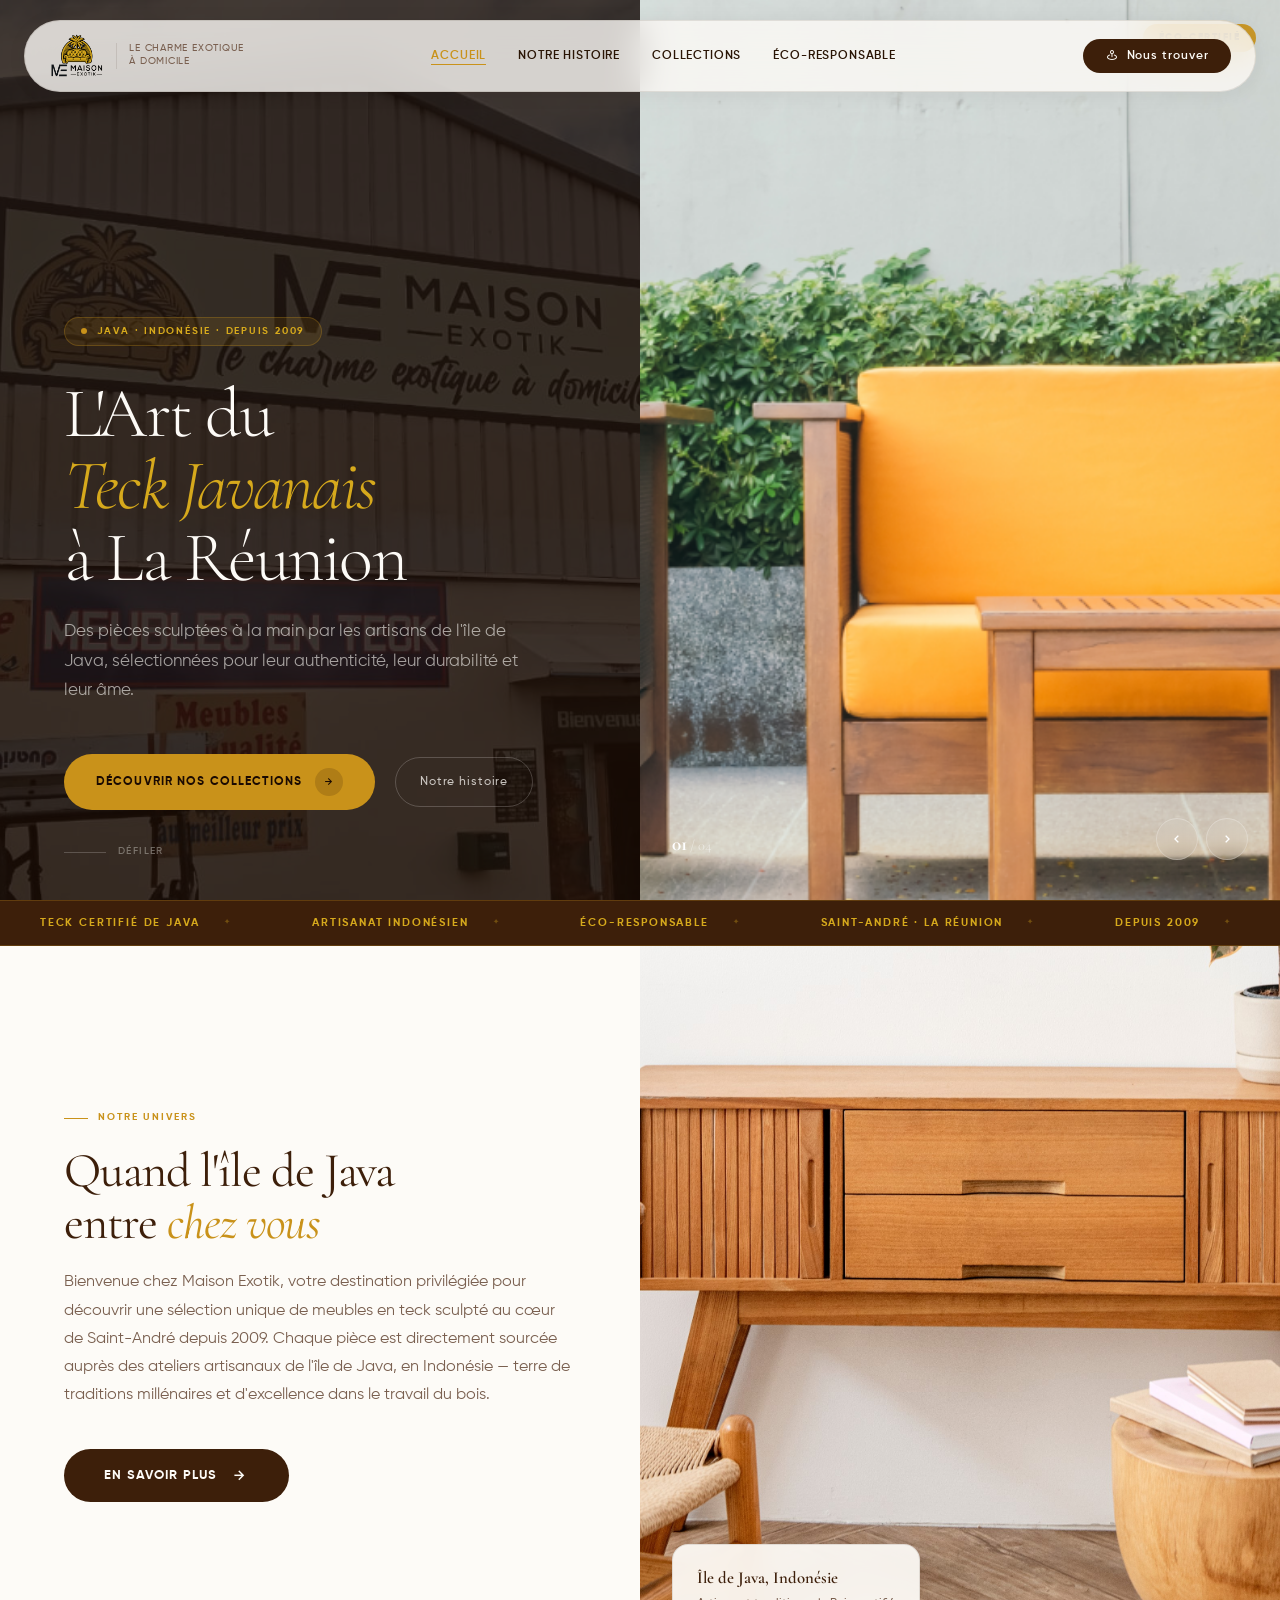
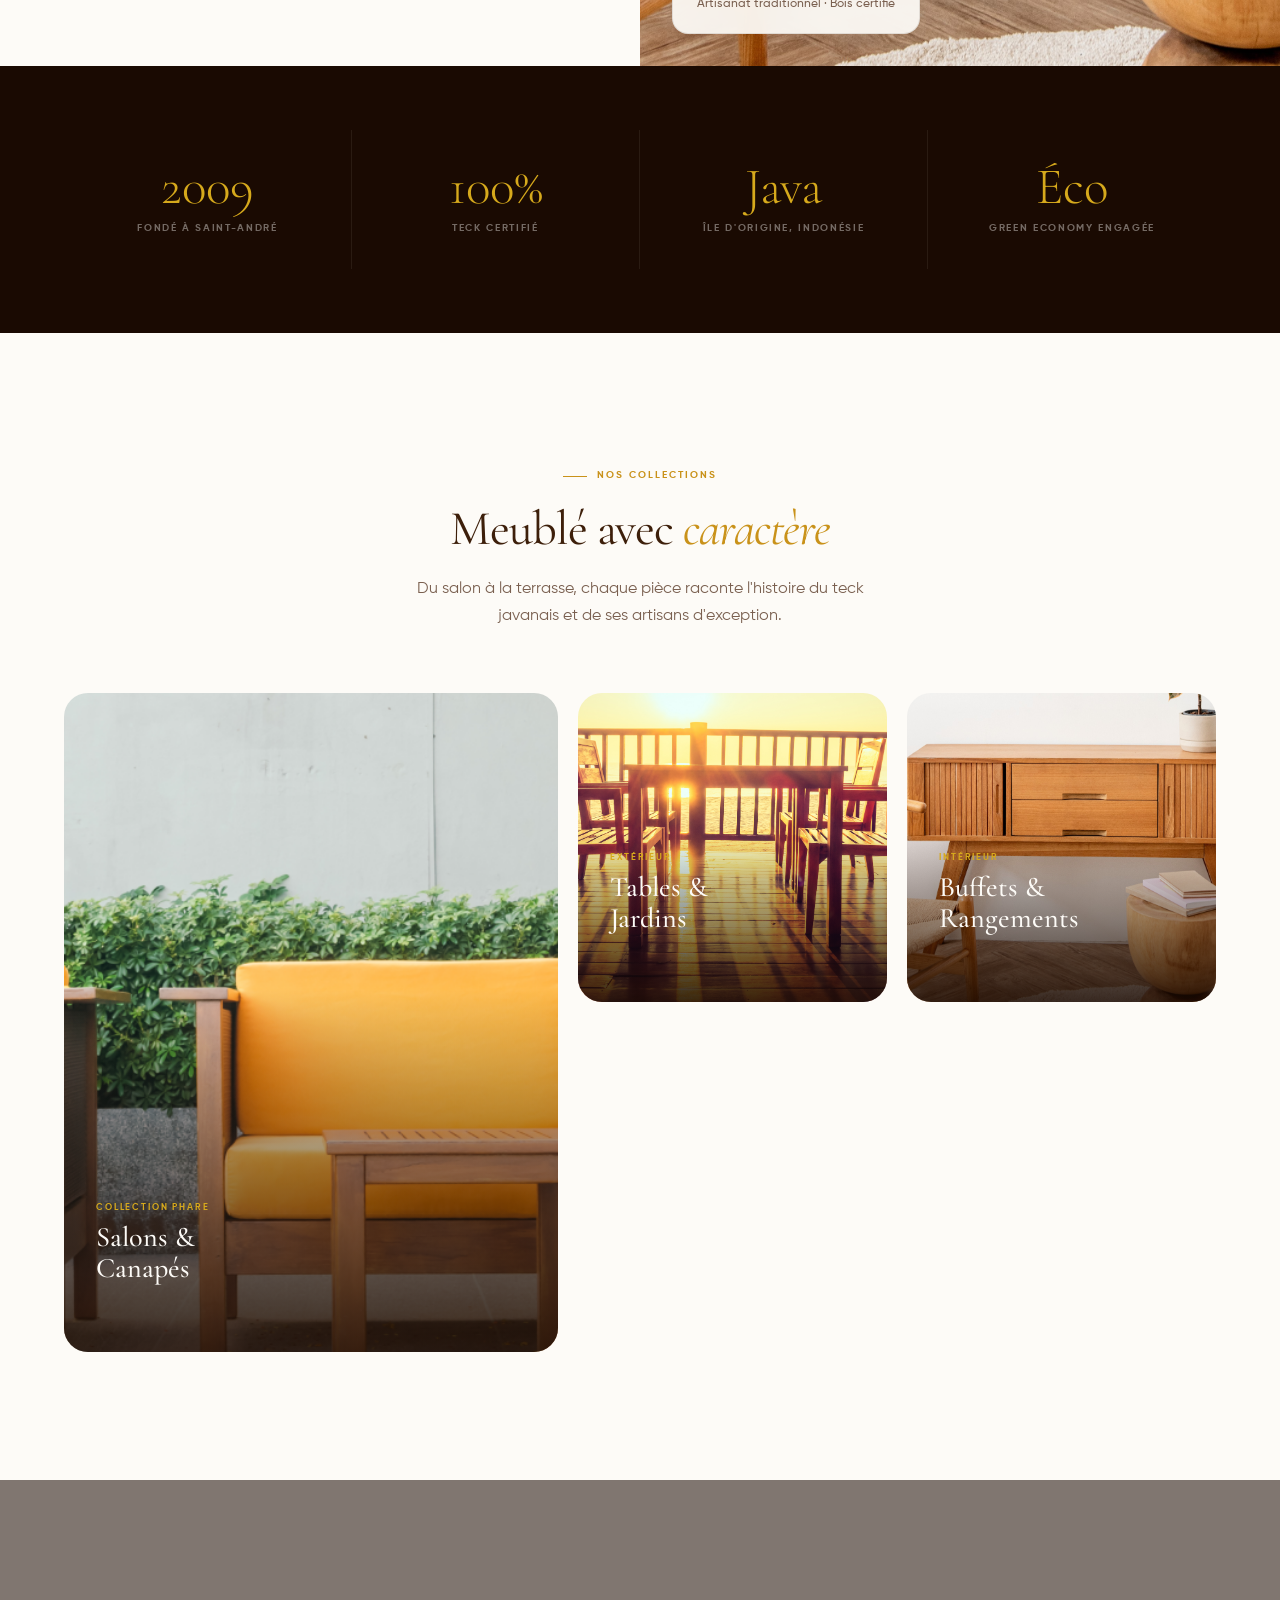
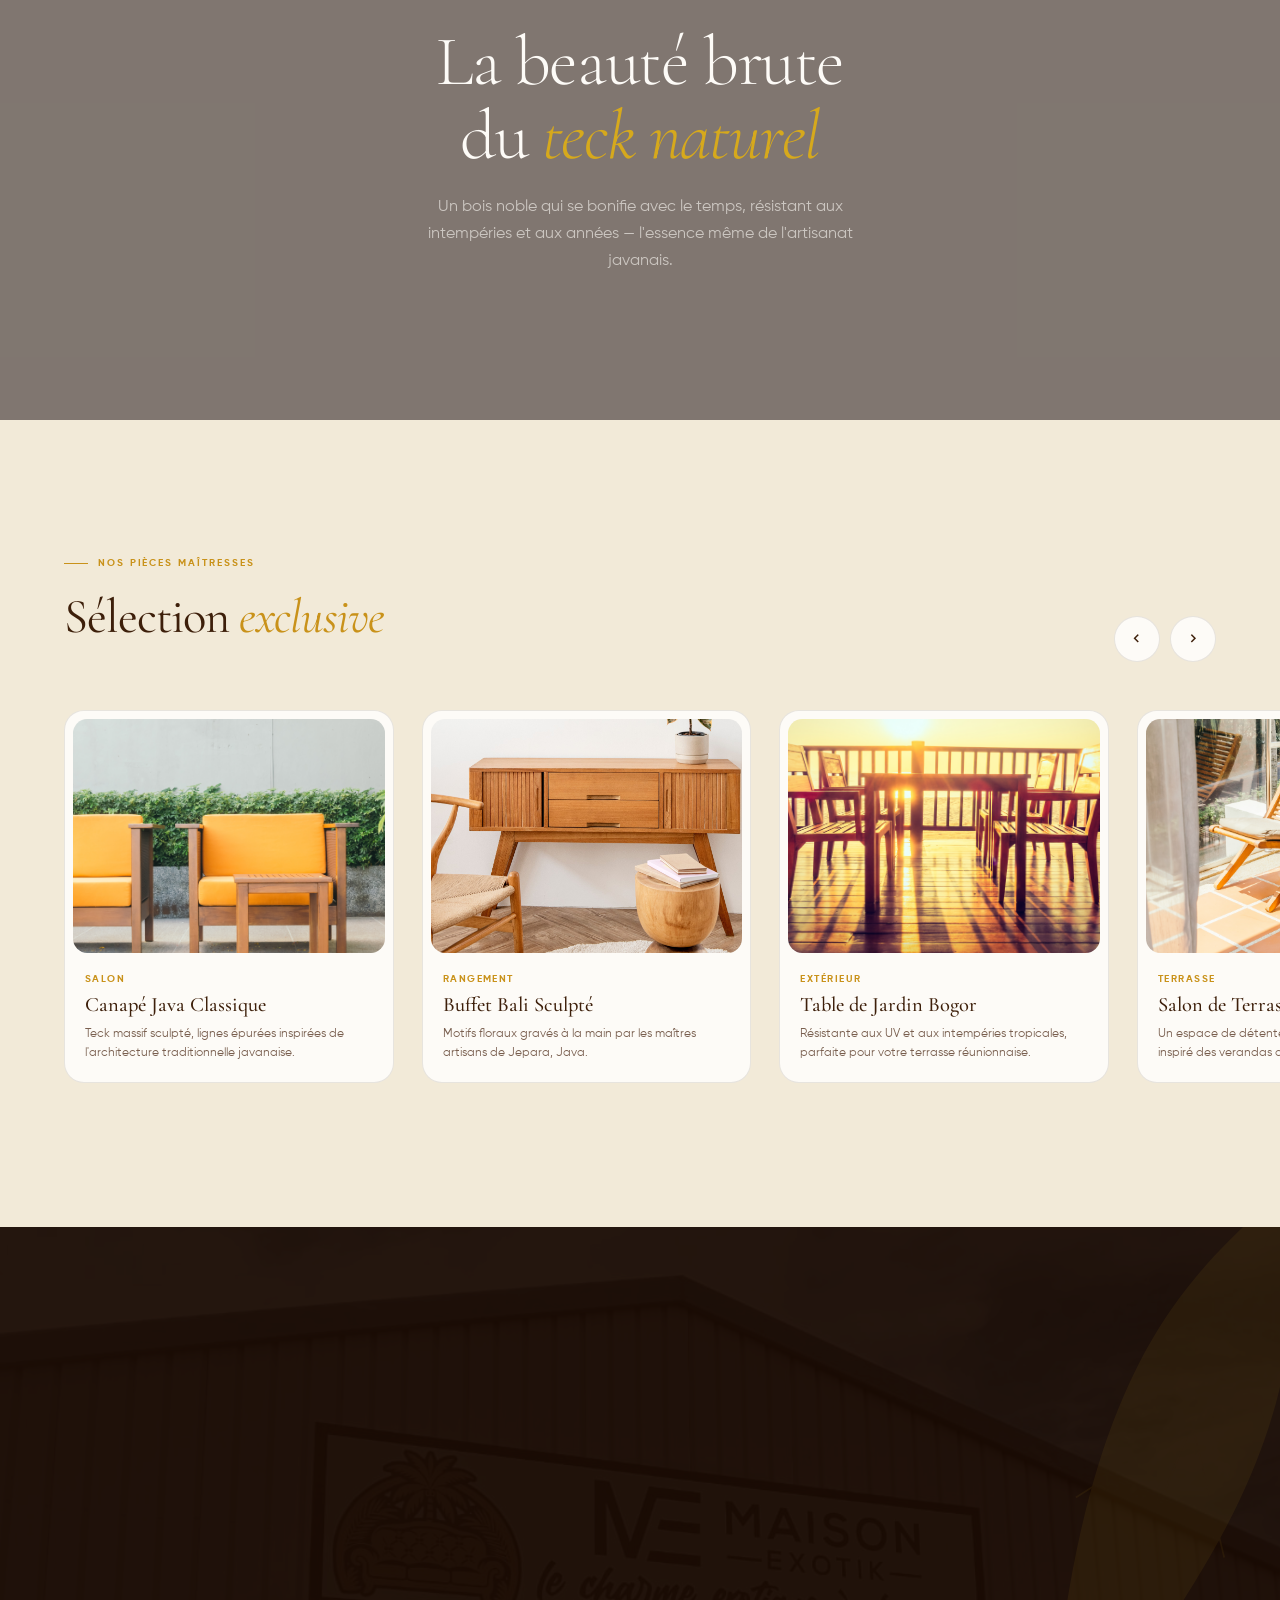
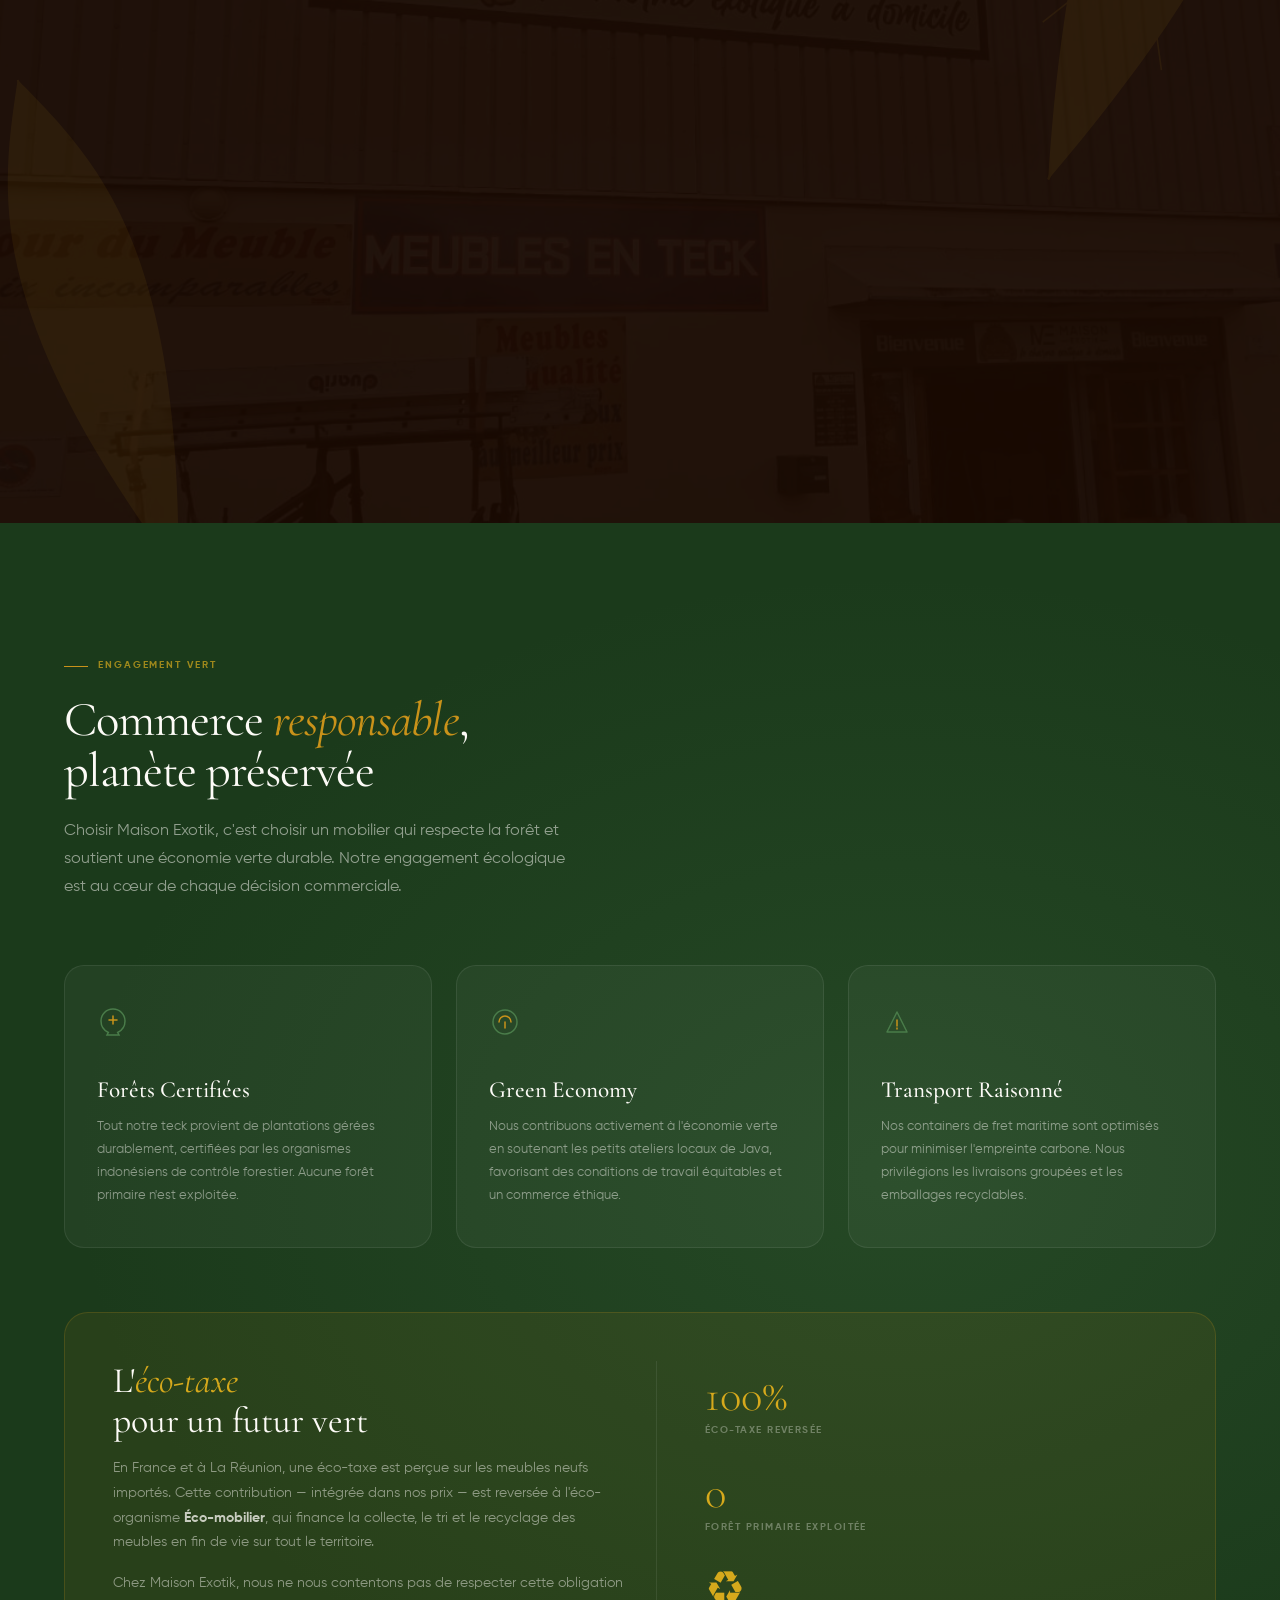
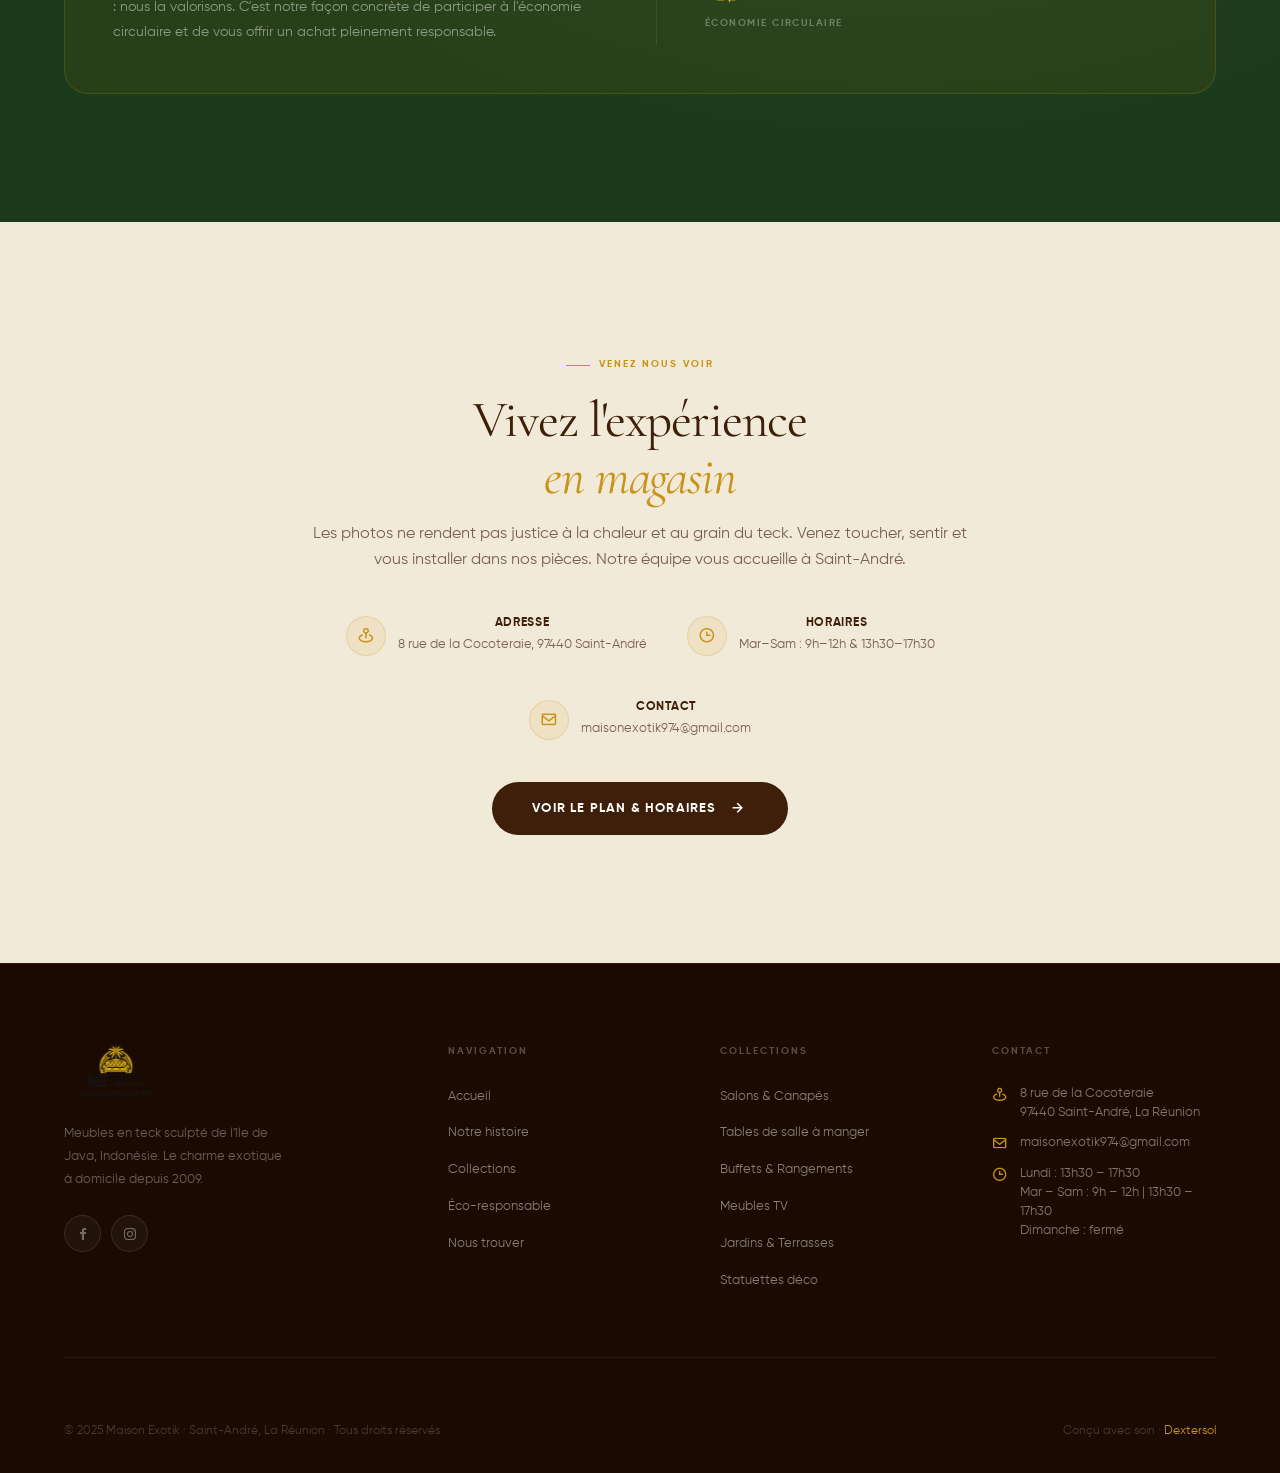
==== index.html @ 0dbd824f "Refonte complète page d'accueil — design exotique premium - Nouveau design system CSS : tokens coule" ====
<!doctype html>
<html lang="fr">
<head>
  <meta charset="utf-8">
  <meta name="viewport" content="width=device-width, initial-scale=1">
  <meta name="description" content="Maison Exotik — Meubles en teck de l'île de Java, Indonésie. Artisanat sculpté, style exotique, éco-responsable. Saint-André, La Réunion.">
  <meta name="keywords" content="meubles teck, java indonésie, meuble exotique, salon teck, table teck, saint-andré réunion, éco-responsable">
  <title>Maison Exotik | Meubles en Teck de Java — Saint-André, La Réunion</title>

  <!-- Preconnect -->
  <link rel="preconnect" href="https://fonts.googleapis.com">
  <link rel="preconnect" href="https://fonts.gstatic.com" crossorigin>

  <!-- Swiper CSS -->
  <link rel="stylesheet" href="https://cdn.jsdelivr.net/npm/swiper@11/swiper-bundle.min.css"/>
  <!-- Boxicons -->
  <link href="https://unpkg.com/boxicons@2.1.4/css/boxicons.min.css" rel="stylesheet">
  <!-- Custom CSS -->
  <link rel="stylesheet" href="./assets/css/style.css">
</head>
<body>

  <!-- ═══════════════════════════════════════════════════
       NAVBAR
  ════════════════════════════════════════════════════ -->
  <nav class="site-nav" id="mainNav">
    <div class="nav-brand">
      <a href="index.html">
        <img src="./assets/images/logo.png" alt="Maison Exotik">
      </a>
      <div class="nav-tagline">Le charme exotique<br>à domicile</div>
    </div>
    <ul class="nav-links">
      <li><a href="index.html" class="active">Accueil</a></li>
      <li><a href="about-us.html">Notre histoire</a></li>
      <li><a href="#collections">Collections</a></li>
      <li><a href="#eco">Éco-responsable</a></li>
    </ul>
    <a href="#contact" class="nav-links nav-cta">
      <i class='bx bx-map-pin'></i> Nous trouver
    </a>
    <button class="nav-toggle" id="navToggle" aria-label="Menu">
      <span></span><span></span><span></span>
    </button>
  </nav>

  <!-- Mobile overlay -->
  <div class="mobile-overlay" id="mobileOverlay">
    <a href="index.html">Accueil</a>
    <a href="about-us.html">Notre histoire</a>
    <a href="#collections">Collections</a>
    <a href="#eco">Éco-responsable</a>
    <a href="#contact">Nous trouver</a>
  </div>

  <!-- ═══════════════════════════════════════════════════
       HERO
  ════════════════════════════════════════════════════ -->
  <section class="hero">
    <!-- Left: text panel -->
    <div class="hero-left">
      <div class="hero-left-bg"></div>
      <div class="hero-left-content">
        <div class="hero-eyebrow">
          <span class="hero-eyebrow-dot"></span>
          Java · Indonésie · Depuis 2009
        </div>
        <h1 class="hero-title">
          L'Art du<br><em>Teck Javanais</em><br>à La Réunion
        </h1>
        <p class="hero-sub">
          Des pièces sculptées à la main par les artisans de l'île de Java,
          sélectionnées pour leur authenticité, leur durabilité et leur âme.
        </p>
        <div class="hero-actions">
          <a href="#collections" class="btn-gold">
            Découvrir nos collections
            <span class="btn-arrow">
              <i class='bx bx-right-arrow-alt'></i>
            </span>
          </a>
          <a href="about-us.html" class="btn-ghost">
            Notre histoire
          </a>
        </div>
      </div>
      <div class="hero-scroll-hint">
        <div class="scroll-line"></div>
        <span class="scroll-text">Défiler</span>
      </div>
    </div>

    <!-- Right: image carousel -->
    <div class="hero-right">
      <div class="swiper hero-swiper" id="heroSwiper">
        <div class="swiper-wrapper">
          <div class="swiper-slide">
            <img src="./assets/images/wooden-sofa-chair.png" alt="Salon en teck de Java">
          </div>
          <div class="swiper-slide">
            <img src="./assets/images/vue-decoration-preside-maison-terrasse.png" alt="Terrasse exotique en teck">
          </div>
          <div class="swiper-slide">
            <img src="./assets/images/cafe-bar-diner-paysage-ete.png" alt="Mobilier de jardin en teck">
          </div>
          <div class="swiper-slide">
            <img src="./assets/images/rubber-plant-wooden-sideboard-table.jpg" alt="Buffet en teck sculpté">
          </div>
        </div>
      </div>
      <!-- Counter -->
      <div class="hero-swiper-counter">
        <strong id="heroCurrentSlide">01</strong> / 04
      </div>
      <!-- Nav buttons -->
      <div class="hero-nav-wrap">
        <button class="hero-nav-btn" id="heroPrev" aria-label="Précédent">
          <i class='bx bx-chevron-left'></i>
        </button>
        <button class="hero-nav-btn" id="heroNext" aria-label="Suivant">
          <i class='bx bx-chevron-right'></i>
        </button>
      </div>
      <!-- Badge -->
      <div class="hero-badge">Éco-certifié</div>
    </div>
  </section>

  <!-- ═══════════════════════════════════════════════════
       MARQUEE
  ════════════════════════════════════════════════════ -->
  <div class="marquee-bar">
    <div class="marquee-track">
      <!-- duplicated for infinite loop -->
      <span class="marquee-item">Teck Certifié de Java</span>
      <span class="marquee-item">Artisanat Indonésien</span>
      <span class="marquee-item">Éco-Responsable</span>
      <span class="marquee-item">Saint-André · La Réunion</span>
      <span class="marquee-item">Depuis 2009</span>
      <span class="marquee-item">Sculpté à la Main</span>
      <span class="marquee-item">Green Economy</span>
      <span class="marquee-item">Teck Certifié de Java</span>
      <span class="marquee-item">Artisanat Indonésien</span>
      <span class="marquee-item">Éco-Responsable</span>
      <span class="marquee-item">Saint-André · La Réunion</span>
      <span class="marquee-item">Depuis 2009</span>
      <span class="marquee-item">Sculpté à la Main</span>
      <span class="marquee-item">Green Economy</span>
    </div>
  </div>

  <!-- ═══════════════════════════════════════════════════
       ABOUT TEASER
  ════════════════════════════════════════════════════ -->
  <section class="about-teaser">
    <div class="about-left">
      <span class="s-label reveal">Notre univers</span>
      <h2 class="s-title reveal reveal-d1">
        Quand l'île de Java<br>entre <em>chez vous</em>
      </h2>
      <p class="s-body reveal reveal-d2">
        Bienvenue chez Maison Exotik, votre destination privilégiée pour découvrir
        une sélection unique de meubles en teck sculpté au cœur de Saint-André
        depuis 2009. Chaque pièce est directement sourcée auprès des ateliers
        artisanaux de l'île de Java, en Indonésie — terre de traditions millénaires
        et d'excellence dans le travail du bois.
      </p>
      <a href="about-us.html" class="btn-teak reveal reveal-d3" style="align-self:flex-start">
        En savoir plus <i class='bx bx-right-arrow-alt' style="font-size:1.1rem"></i>
      </a>
    </div>
    <div class="about-right">
      <img src="./assets/images/rubber-plant-wooden-sideboard-table.jpg" alt="Buffet en teck sculpté">
      <div class="about-floating-card">
        <h4>Île de Java, Indonésie</h4>
        <p>Artisanat traditionnel · Bois certifié</p>
      </div>
    </div>
  </section>

  <!-- ═══════════════════════════════════════════════════
       STATS
  ════════════════════════════════════════════════════ -->
  <div class="stats-bar">
    <div class="stats-inner">
      <div class="stat reveal">
        <div class="stat-num">2009</div>
        <div class="stat-lbl">Fondé à Saint-André</div>
      </div>
      <div class="stat reveal reveal-d1">
        <div class="stat-num">100%</div>
        <div class="stat-lbl">Teck Certifié</div>
      </div>
      <div class="stat reveal reveal-d2">
        <div class="stat-num">Java</div>
        <div class="stat-lbl">Île d'origine, Indonésie</div>
      </div>
      <div class="stat reveal reveal-d3">
        <div class="stat-num">Éco</div>
        <div class="stat-lbl">Green Economy engagée</div>
      </div>
    </div>
  </div>

  <!-- ═══════════════════════════════════════════════════
       COLLECTIONS
  ════════════════════════════════════════════════════ -->
  <section class="collections-section" id="collections">
    <div class="collections-header">
      <span class="s-label reveal">Nos collections</span>
      <h2 class="s-title reveal reveal-d1">Meublé avec <em>caractère</em></h2>
      <p class="reveal reveal-d2" style="font-size:.97rem;line-height:1.75;color:var(--text-muted);max-width:46ch;margin:0 auto">
        Du salon à la terrasse, chaque pièce raconte l'histoire du teck javanais
        et de ses artisans d'exception.
      </p>
    </div>
    <div class="coll-grid">
      <!-- Card 1 (large) -->
      <div class="coll-card reveal">
        <img src="./assets/images/wooden-sofa-chair.png" alt="Salons en teck">
        <div class="coll-overlay"></div>
        <div class="coll-info">
          <span class="coll-tag">Collection phare</span>
          <div class="coll-name">Salons &amp;<br>Canapés</div>
          <span class="coll-link">
            Explorer
            <span class="coll-link-arrow"><i class='bx bx-right-arrow-alt'></i></span>
          </span>
        </div>
      </div>
      <!-- Card 2 -->
      <div class="coll-card reveal reveal-d1">
        <img src="./assets/images/cafe-bar-diner-paysage-ete.png" alt="Tables et jardins">
        <div class="coll-overlay"></div>
        <div class="coll-info">
          <span class="coll-tag">Extérieur</span>
          <div class="coll-name">Tables &amp;<br>Jardins</div>
          <span class="coll-link">
            Explorer
            <span class="coll-link-arrow"><i class='bx bx-right-arrow-alt'></i></span>
          </span>
        </div>
      </div>
      <!-- Card 3 -->
      <div class="coll-card reveal reveal-d2">
        <img src="./assets/images/rubber-plant-wooden-sideboard-table.jpg" alt="Rangements et buffets">
        <div class="coll-overlay"></div>
        <div class="coll-info">
          <span class="coll-tag">Intérieur</span>
          <div class="coll-name">Buffets &amp;<br>Rangements</div>
          <span class="coll-link">
            Explorer
            <span class="coll-link-arrow"><i class='bx bx-right-arrow-alt'></i></span>
          </span>
        </div>
      </div>
    </div>
  </section>

  <!-- ═══════════════════════════════════════════════════
       VIDEO BAND
  ════════════════════════════════════════════════════ -->
  <div class="video-band">
    <video autoplay muted loop playsinline>
      <source src="./assets/images/wood wax for natural and furniture polish.mp4" type="video/mp4">
    </video>
    <div class="video-band-overlay">
      <h2>La beauté brute<br>du <em>teck naturel</em></h2>
      <p>
        Un bois noble qui se bonifie avec le temps, résistant aux intempéries
        et aux années — l'essence même de l'artisanat javanais.
      </p>
    </div>
  </div>

  <!-- ═══════════════════════════════════════════════════
       PRODUCT CAROUSEL
  ════════════════════════════════════════════════════ -->
  <section class="prod-carousel-section">
    <div class="prod-carousel-head">
      <div>
        <span class="s-label reveal">Nos pièces maîtresses</span>
        <h2 class="s-title reveal reveal-d1" style="color:var(--teak)">
          Sélection <em>exclusive</em>
        </h2>
      </div>
      <div class="prod-nav reveal">
        <button class="prod-nav-btn" id="prodPrev" aria-label="Précédent">
          <i class='bx bx-chevron-left'></i>
        </button>
        <button class="prod-nav-btn" id="prodNext" aria-label="Suivant">
          <i class='bx bx-chevron-right'></i>
        </button>
      </div>
    </div>

    <div class="swiper prod-swiper" id="prodSwiper">
      <div class="swiper-wrapper">

        <div class="swiper-slide prod-slide">
          <div class="prod-slide-img">
            <img src="./assets/images/wooden-sofa-chair.png" alt="Salon en teck">
          </div>
          <div class="prod-slide-body">
            <span class="prod-cat">Salon</span>
            <div class="prod-name">Canapé Java Classique</div>
            <p class="prod-desc">Teck massif sculpté, lignes épurées inspirées de l'architecture traditionnelle javanaise.</p>
          </div>
        </div>

        <div class="swiper-slide prod-slide">
          <div class="prod-slide-img">
            <img src="./assets/images/rubber-plant-wooden-sideboard-table.jpg" alt="Buffet teck">
          </div>
          <div class="prod-slide-body">
            <span class="prod-cat">Rangement</span>
            <div class="prod-name">Buffet Bali Sculpté</div>
            <p class="prod-desc">Motifs floraux gravés à la main par les maîtres artisans de Jepara, Java.</p>
          </div>
        </div>

        <div class="swiper-slide prod-slide">
          <div class="prod-slide-img">
            <img src="./assets/images/cafe-bar-diner-paysage-ete.png" alt="Table jardin">
          </div>
          <div class="prod-slide-body">
            <span class="prod-cat">Extérieur</span>
            <div class="prod-name">Table de Jardin Bogor</div>
            <p class="prod-desc">Résistante aux UV et aux intempéries tropicales, parfaite pour votre terrasse réunionnaise.</p>
          </div>
        </div>

        <div class="swiper-slide prod-slide">
          <div class="prod-slide-img">
            <img src="./assets/images/vue-decoration-preside-maison-terrasse.png" alt="Terrasse teck">
          </div>
          <div class="prod-slide-body">
            <span class="prod-cat">Terrasse</span>
            <div class="prod-name">Salon de Terrasse Sunda</div>
            <p class="prod-desc">Un espace de détente authentique, directement inspiré des verandas de Yogyakarta.</p>
          </div>
        </div>

        <div class="swiper-slide prod-slide">
          <div class="prod-slide-img">
            <img src="./assets/images/roses-wine-glass-ice-bucket-wooden-table-restaurant.jpg" alt="Table restaurant teck">
          </div>
          <div class="prod-slide-body">
            <span class="prod-cat">Table</span>
            <div class="prod-name">Table Centrale Solo</div>
            <p class="prod-desc">La pièce maîtresse de votre salle à manger. Teck grade A, finition huile naturelle.</p>
          </div>
        </div>

        <div class="swiper-slide prod-slide">
          <div class="prod-slide-img">
            <img src="./assets/images/image 2.png" alt="Décoration teck">
          </div>
          <div class="prod-slide-body">
            <span class="prod-cat">Déco</span>
            <div class="prod-name">Collection Statuettes</div>
            <p class="prod-desc">Sculptures décoratives en teck et bois de manguier, chaque pièce est unique.</p>
          </div>
        </div>

      </div>
    </div>
  </section>

  <!-- ═══════════════════════════════════════════════════
       JAVA STORY SECTION
  ════════════════════════════════════════════════════ -->
  <section class="java-section">
    <!-- Leaf SVG decorations -->
    <svg class="java-leaf java-leaf-1" viewBox="0 0 200 400" fill="none" xmlns="http://www.w3.org/2000/svg">
      <path d="M100 0 C140 80 180 160 100 400 C20 160 60 80 100 0Z" fill="#D6A91C"/>
      <line x1="100" y1="0" x2="100" y2="400" stroke="#D6A91C" stroke-width="1.5"/>
      <line x1="100" y1="80" x2="60" y2="140" stroke="#D6A91C" stroke-width="1"/>
      <line x1="100" y1="80" x2="140" y2="140" stroke="#D6A91C" stroke-width="1"/>
      <line x1="100" y1="160" x2="50" y2="230" stroke="#D6A91C" stroke-width="1"/>
      <line x1="100" y1="160" x2="150" y2="230" stroke="#D6A91C" stroke-width="1"/>
      <line x1="100" y1="240" x2="60" y2="310" stroke="#D6A91C" stroke-width="1"/>
      <line x1="100" y1="240" x2="140" y2="310" stroke="#D6A91C" stroke-width="1"/>
    </svg>
    <svg class="java-leaf java-leaf-2" viewBox="0 0 200 400" fill="none" xmlns="http://www.w3.org/2000/svg">
      <path d="M100 0 C140 80 180 160 100 400 C20 160 60 80 100 0Z" fill="#D6A91C"/>
      <line x1="100" y1="0" x2="100" y2="400" stroke="#D6A91C" stroke-width="1.5"/>
      <line x1="100" y1="80" x2="60" y2="140" stroke="#D6A91C" stroke-width="1"/>
      <line x1="100" y1="80" x2="140" y2="140" stroke="#D6A91C" stroke-width="1"/>
    </svg>

    <div class="java-grid">
      <!-- Text -->
      <div class="java-text">
        <span class="s-label reveal">L'origine</span>
        <h2 class="s-title reveal reveal-d1">
          L'île de Java,<br>berceau d'un <em>savoir-faire</em><br>millénaire
        </h2>
        <p class="s-body reveal reveal-d2">
          Java est l'île la plus peuplée d'Indonésie et le cœur battant de
          l'artisanat du bois. La ville de Jepara, surnommée «&nbsp;la capitale
          mondiale du meuble sculpté&nbsp;», y produit depuis des siècles les plus
          belles pièces de teck — un bois naturellement résistant à l'humidité,
          aux insectes et au temps.
        </p>
        <div class="java-features reveal reveal-d3">
          <div class="java-feat">
            <div class="java-feat-ico">
              <i class='bx bx-leaf'></i>
            </div>
            <div class="java-feat-txt">
              <h5>Teck Grade A</h5>
              <p>Le teck javanais est récolté sur des plantations certifiées, garantissant une densité et une longévité exceptionnelles.</p>
            </div>
          </div>
          <div class="java-feat">
            <div class="java-feat-ico">
              <i class='bx bx-cut'></i>
            </div>
            <div class="java-feat-txt">
              <h5>Sculpture à la main</h5>
              <p>Chaque motif est taillé au ciseau par des artisans formés depuis l'enfance aux traditions de Jepara et Yogyakarta.</p>
            </div>
          </div>
          <div class="java-feat">
            <div class="java-feat-ico">
              <i class='bx bx-globe'></i>
            </div>
            <div class="java-feat-txt">
              <h5>Directement importé</h5>
              <p>Maison Exotik sélectionne chaque pièce en direct auprès des ateliers — sans intermédiaire pour préserver la qualité.</p>
            </div>
          </div>
        </div>
      </div>
      <!-- Images -->
      <div class="java-imgs reveal">
        <div class="java-img-main">
          <img src="./assets/images/vue-decoration-preside-maison-terrasse.png" alt="Artisanat javanais">
        </div>
        <div class="java-img-inset">
          <img src="./assets/images/image 2.png" alt="Sculpture teck Java">
        </div>
      </div>
    </div>
  </section>

  <!-- ═══════════════════════════════════════════════════
       ECO SECTION
  ════════════════════════════════════════════════════ -->
  <section class="eco-section" id="eco">
    <div class="eco-inner">
      <div class="eco-header">
        <span class="s-label reveal">Engagement vert</span>
        <h2 class="s-title reveal reveal-d1">
          Commerce <em>responsable</em>,<br>planète préservée
        </h2>
        <p class="s-body reveal reveal-d2">
          Choisir Maison Exotik, c'est choisir un mobilier qui respecte la forêt
          et soutient une économie verte durable. Notre engagement écologique
          est au cœur de chaque décision commerciale.
        </p>
      </div>

      <!-- 3 pillars -->
      <div class="eco-pillars">
        <div class="eco-pillar reveal">
          <span class="eco-icon">
            <svg width="32" height="32" viewBox="0 0 32 32" fill="none">
              <path d="M16 3C9.37 3 4 8.37 4 15c0 5.08 3.01 9.46 7.37 11.47L10 29h12l-1.37-2.53C24.99 24.46 28 20.08 28 15c0-6.63-5.37-12-12-12z" stroke="#4A7C4A" stroke-width="1.5" fill="none"/>
              <path d="M16 10v8M12 14h8" stroke="#C9921A" stroke-width="1.5" stroke-linecap="round"/>
            </svg>
          </span>
          <h4>Forêts Certifiées</h4>
          <p>Tout notre teck provient de plantations gérées durablement, certifiées par les organismes indonésiens de contrôle forestier. Aucune forêt primaire n'est exploitée.</p>
        </div>
        <div class="eco-pillar reveal reveal-d1">
          <span class="eco-icon">
            <svg width="32" height="32" viewBox="0 0 32 32" fill="none">
              <circle cx="16" cy="16" r="12" stroke="#4A7C4A" stroke-width="1.5"/>
              <path d="M10 16c0-3.31 2.69-6 6-6s6 2.69 6 6" stroke="#C9921A" stroke-width="1.5" stroke-linecap="round"/>
              <path d="M16 22v-6" stroke="#C9921A" stroke-width="1.5" stroke-linecap="round"/>
            </svg>
          </span>
          <h4>Green Economy</h4>
          <p>Nous contribuons activement à l'économie verte en soutenant les petits ateliers locaux de Java, favorisant des conditions de travail équitables et un commerce éthique.</p>
        </div>
        <div class="eco-pillar reveal reveal-d2">
          <span class="eco-icon">
            <svg width="32" height="32" viewBox="0 0 32 32" fill="none">
              <path d="M6 26L16 6l10 20H6z" stroke="#4A7C4A" stroke-width="1.5" stroke-linejoin="round"/>
              <path d="M16 14v6M16 22v1" stroke="#C9921A" stroke-width="1.5" stroke-linecap="round"/>
            </svg>
          </span>
          <h4>Transport Raisonné</h4>
          <p>Nos containers de fret maritime sont optimisés pour minimiser l'empreinte carbone. Nous privilégions les livraisons groupées et les emballages recyclables.</p>
        </div>
      </div>

      <!-- Eco-tax info box -->
      <div class="eco-tax-box reveal">
        <div class="eco-tax-text">
          <h3>L'<em>éco-taxe</em><br>pour un futur vert</h3>
          <p>
            En France et à La Réunion, une éco-taxe est perçue sur les meubles neufs
            importés. Cette contribution — intégrée dans nos prix — est reversée à
            l'éco-organisme <strong style="color:rgba(253,251,247,.75)">Éco-mobilier</strong>,
            qui finance la collecte, le tri et le recyclage des meubles en fin de vie
            sur tout le territoire.
          </p>
          <p style="margin-top:1rem;">
            Chez Maison Exotik, nous ne nous contentons pas de respecter cette obligation :
            nous la valorisons. C'est notre façon concrète de participer à l'économie
            circulaire et de vous offrir un achat pleinement responsable.
          </p>
        </div>
        <div class="eco-tax-stats">
          <div>
            <div class="eco-stat-num">100%</div>
            <div class="eco-stat-lbl">Éco-taxe reversée</div>
          </div>
          <div>
            <div class="eco-stat-num">0</div>
            <div class="eco-stat-lbl">Forêt primaire exploitée</div>
          </div>
          <div>
            <div class="eco-stat-num">♻</div>
            <div class="eco-stat-lbl">Économie circulaire</div>
          </div>
        </div>
      </div>
    </div>
  </section>

  <!-- ═══════════════════════════════════════════════════
       CTA / CONTACT
  ════════════════════════════════════════════════════ -->
  <section class="cta-band" id="contact">
    <div class="cta-inner">
      <span class="s-label reveal">Venez nous voir</span>
      <h2 class="reveal reveal-d1">
        Vivez l'expérience<br><em>en magasin</em>
      </h2>
      <p class="reveal reveal-d2">
        Les photos ne rendent pas justice à la chaleur et au grain du teck.
        Venez toucher, sentir et vous installer dans nos pièces.
        Notre équipe vous accueille à Saint-André.
      </p>
      <div class="cta-info-row">
        <div class="cta-info-item reveal">
          <div class="cta-info-ico"><i class='bx bx-map-pin'></i></div>
          <div class="cta-info-txt">
            <strong>Adresse</strong>
            <span>8 rue de la Cocoteraie, 97440 Saint-André</span>
          </div>
        </div>
        <div class="cta-info-item reveal reveal-d1">
          <div class="cta-info-ico"><i class='bx bx-time'></i></div>
          <div class="cta-info-txt">
            <strong>Horaires</strong>
            <span>Mar–Sam : 9h–12h &amp; 13h30–17h30</span>
          </div>
        </div>
        <div class="cta-info-item reveal reveal-d2">
          <div class="cta-info-ico"><i class='bx bx-envelope'></i></div>
          <div class="cta-info-txt">
            <strong>Contact</strong>
            <span>maisonexotik974@gmail.com</span>
          </div>
        </div>
      </div>
      <a href="about-us.html" class="btn-teak reveal reveal-d3">
        Voir le plan &amp; horaires <i class='bx bx-right-arrow-alt' style="font-size:1.15rem"></i>
      </a>
    </div>
  </section>

  <!-- ═══════════════════════════════════════════════════
       FOOTER
  ════════════════════════════════════════════════════ -->
  <footer class="site-footer">
    <div class="footer-grid">
      <!-- Brand -->
      <div class="footer-brand">
        <img class="footer-brand-img" src="./assets/images/footer_logo.svg" alt="Maison Exotik">
        <p>Meubles en teck sculpté de l'île de Java, Indonésie. Le charme exotique à domicile depuis 2009.</p>
        <div class="footer-socials">
          <a href="https://www.facebook.com/maisonexotik" class="f-social" aria-label="Facebook">
            <i class='bx bxl-facebook'></i>
          </a>
          <a href="http://www.instagram.com/maisonexotik" class="f-social" aria-label="Instagram">
            <i class='bx bxl-instagram'></i>
          </a>
        </div>
      </div>

      <!-- Navigation -->
      <div class="footer-col">
        <h5>Navigation</h5>
        <ul>
          <li><a href="index.html">Accueil</a></li>
          <li><a href="about-us.html">Notre histoire</a></li>
          <li><a href="#collections">Collections</a></li>
          <li><a href="#eco">Éco-responsable</a></li>
          <li><a href="#contact">Nous trouver</a></li>
        </ul>
      </div>

      <!-- Collections -->
      <div class="footer-col">
        <h5>Collections</h5>
        <ul>
          <li><a href="#collections">Salons &amp; Canapés</a></li>
          <li><a href="#collections">Tables de salle à manger</a></li>
          <li><a href="#collections">Buffets &amp; Rangements</a></li>
          <li><a href="#collections">Meubles TV</a></li>
          <li><a href="#collections">Jardins &amp; Terrasses</a></li>
          <li><a href="#collections">Statuettes déco</a></li>
        </ul>
      </div>

      <!-- Contact -->
      <div class="footer-col">
        <h5>Contact</h5>
        <div class="f-contact-row">
          <i class='bx bx-map-pin'></i>
          <span>8 rue de la Cocoteraie<br>97440 Saint-André, La Réunion</span>
        </div>
        <div class="f-contact-row">
          <i class='bx bx-envelope'></i>
          <span>maisonexotik974@gmail.com</span>
        </div>
        <div class="f-contact-row">
          <i class='bx bx-time'></i>
          <span>Lundi : 13h30 – 17h30<br>Mar – Sam : 9h – 12h | 13h30 – 17h30<br>Dimanche : fermé</span>
        </div>
      </div>
    </div>

    <div class="footer-bottom">
      <p>&copy; 2025 Maison Exotik · Saint-André, La Réunion · Tous droits réservés</p>
      <p>Conçu avec soin · <a href="http://Dextersol.com">Dextersol</a></p>
    </div>
  </footer>

  <!-- ═══════════════════════════════════════════════════
       SCRIPTS
  ════════════════════════════════════════════════════ -->
  <script src="https://cdn.jsdelivr.net/npm/swiper@11/swiper-bundle.min.js"></script>
  <script>
    /* ── Navbar scroll ── */
    const nav = document.getElementById('mainNav');
    window.addEventListener('scroll', () => {
      nav.classList.toggle('scrolled', window.scrollY > 60);
    }, { passive: true });

    /* ── Mobile nav ── */
    const toggle   = document.getElementById('navToggle');
    const overlay  = document.getElementById('mobileOverlay');
    toggle.addEventListener('click', () => {
      const open = toggle.classList.toggle('open');
      overlay.classList.toggle('open', open);
      document.body.style.overflow = open ? 'hidden' : '';
    });
    overlay.querySelectorAll('a').forEach(a => {
      a.addEventListener('click', () => {
        toggle.classList.remove('open');
        overlay.classList.remove('open');
        document.body.style.overflow = '';
      });
    });

    /* ── Hero Swiper ── */
    const heroSwiper = new Swiper('#heroSwiper', {
      loop: true,
      autoplay: { delay: 4500, disableOnInteraction: false },
      effect: 'fade',
      fadeEffect: { crossFade: true },
      speed: 900,
      navigation: { nextEl: '#heroNext', prevEl: '#heroPrev' },
      on: {
        slideChange() {
          const idx = String(this.realIndex + 1).padStart(2, '0');
          document.getElementById('heroCurrentSlide').textContent = idx;
        }
      }
    });

    /* ── Product Swiper ── */
    new Swiper('#prodSwiper', {
      loop: true,
      autoplay: { delay: 3800, disableOnInteraction: false },
      speed: 800,
      spaceBetween: 20,
      slidesPerView: 1.1,
      navigation: { nextEl: '#prodNext', prevEl: '#prodPrev' },
      breakpoints: {
        640:  { slidesPerView: 2, spaceBetween: 20 },
        1024: { slidesPerView: 3, spaceBetween: 24 },
        1280: { slidesPerView: 3.3, spaceBetween: 28 }
      }
    });

    /* ── Scroll reveal ── */
    const observer = new IntersectionObserver((entries) => {
      entries.forEach(e => {
        if (e.isIntersecting) {
          e.target.classList.add('in');
          observer.unobserve(e.target);
        }
      });
    }, { threshold: 0.12 });
    document.querySelectorAll('.reveal').forEach(el => observer.observe(el));
  </script>
</body>
</html>
---- assets/css/style.css ----
/* ============================================================
   MAISON EXOTIK — Design System
   Teck javanais · Saint-André, La Réunion
   ============================================================ */

@import url('https://fonts.googleapis.com/css2?family=Cormorant+Garamond:ital,wght@0,300;0,400;0,500;0,600;1,300;1,400;1,500&display=swap');

/* --- Gilroy font stack --- */
@font-face { font-family:"Gilroy"; font-weight:300; src:url(../font/gilroy/Gilroy-Light.ttf); }
@font-face { font-family:"Gilroy"; font-weight:400; src:url(../font/gilroy/Gilroy-Regular.ttf); }
@font-face { font-family:"Gilroy"; font-weight:500; src:url(../font/gilroy/Gilroy-Medium.ttf); }
@font-face { font-family:"Gilroy"; font-weight:600; src:url(../font/gilroy/Gilroy-SemiBold.ttf); }
@font-face { font-family:"Gilroy"; font-weight:700; src:url(../font/gilroy/Gilroy-Bold.ttf); }
@font-face { font-family:"Gilroy"; font-weight:800; src:url(../font/gilroy/Gilroy-ExtraBold.ttf); }

/* ─── CSS TOKENS ─────────────────────────────────────────── */
:root {
  --cream:        #FDFBF7;
  --cream-dark:   #F2EAD8;
  --espresso:     #1A0A02;
  --teak:         #3D1F0A;
  --teak-light:   #7A4020;
  --gold:         #C9921A;
  --gold-light:   #D6A91C;
  --forest:       #1B3A1B;
  --forest-mid:   #2D5A2D;
  --forest-light: #4A7C4A;
  --text:         #2A1505;
  --text-muted:   #7A6050;
  --border:       rgba(42,21,5,.10);

  --f-head:  'Cormorant Garamond', Georgia, serif;
  --f-body:  'Gilroy', sans-serif;

  --py: clamp(5rem, 10vw, 9rem);
  --px: clamp(1.5rem, 5vw, 5rem);

  --ease:  cubic-bezier(.16,1,.3,1);
  --ease-b:cubic-bezier(.34,1.56,.64,1);

  --sh-sm: 0 2px 20px rgba(42,21,5,.06);
  --sh-md: 0 8px 40px rgba(42,21,5,.13);
  --sh-lg: 0 20px 60px rgba(42,21,5,.20);
  --sh-gold:0 6px 32px rgba(201,146,26,.30);
}

/* ─── RESET ─────────────────────────────────────────────── */
*,*::before,*::after{box-sizing:border-box;margin:0;padding:0;}
html{scroll-behavior:smooth;font-size:16px;}
body{
  font-family:var(--f-body);
  background:var(--cream);
  color:var(--text);
  overflow-x:hidden;
  line-height:1.6;
}
body::-webkit-scrollbar{width:4px;}
body::-webkit-scrollbar-track{background:var(--cream);}
body::-webkit-scrollbar-thumb{background:var(--gold);border-radius:2px;}
img{max-width:100%;height:auto;display:block;}
a{text-decoration:none;}

/* ─── NAVBAR ────────────────────────────────────────────── */
.site-nav{
  position:fixed;
  top:1.25rem;left:50%;
  transform:translateX(-50%);
  z-index:1000;
  width:calc(100% - 3rem);
  max-width:1280px;
  display:flex;align-items:center;justify-content:space-between;
  padding:.75rem 1.5rem;
  background:rgba(253,251,247,.80);
  backdrop-filter:blur(18px);
  -webkit-backdrop-filter:blur(18px);
  border:1px solid var(--border);
  border-radius:9999px;
  box-shadow:var(--sh-sm);
  transition:all .4s var(--ease);
}
.site-nav.scrolled{
  background:rgba(253,251,247,.97);
  box-shadow:var(--sh-md);
}
.nav-brand{display:flex;align-items:center;gap:.75rem;}
.nav-brand img{height:46px;width:auto;}
.nav-tagline{
  font-size:.6rem;font-weight:500;color:var(--text-muted);
  letter-spacing:.08em;text-transform:uppercase;
  border-left:1px solid var(--border);padding-left:.75rem;line-height:1.35;
}
.nav-links{
  display:flex;align-items:center;gap:2rem;list-style:none;
}
.nav-links a{
  font-size:.75rem;font-weight:600;color:var(--text);
  letter-spacing:.07em;text-transform:uppercase;
  position:relative;transition:color .3s ease;
}
.nav-links a::after{
  content:'';position:absolute;bottom:-3px;left:0;
  width:0;height:1px;background:var(--gold);
  transition:width .35s var(--ease);
}
.nav-links a:hover,
.nav-links a.active{color:var(--gold);}
.nav-links a:hover::after,
.nav-links a.active::after{width:100%;}
.nav-cta{
  display:inline-flex;align-items:center;gap:.5rem;
  background:var(--teak);color:var(--cream)!important;
  padding:.5rem 1.4rem;border-radius:9999px;
  font-size:.72rem!important;font-weight:600;letter-spacing:.08em;
  transition:all .3s var(--ease)!important;
}
.nav-cta:hover{background:var(--gold)!important;color:var(--espresso)!important;transform:translateY(-1px);}
.nav-cta::after{display:none!important;}

/* Mobile toggle */
.nav-toggle{
  display:none;flex-direction:column;gap:5px;
  cursor:pointer;padding:.25rem;background:none;border:none;
}
.nav-toggle span{
  display:block;width:22px;height:1.5px;
  background:var(--teak);
  transition:all .35s var(--ease);transform-origin:center;
}
.nav-toggle.open span:nth-child(1){transform:translateY(6.5px) rotate(45deg);}
.nav-toggle.open span:nth-child(2){opacity:0;transform:scaleX(0);}
.nav-toggle.open span:nth-child(3){transform:translateY(-6.5px) rotate(-45deg);}

/* Mobile overlay */
.mobile-overlay{
  display:none;
  position:fixed;inset:0;z-index:999;
  background:rgba(253,251,247,.97);
  backdrop-filter:blur(30px);
  flex-direction:column;align-items:center;justify-content:center;
  gap:2rem;opacity:0;pointer-events:none;
  transition:opacity .4s ease;
}
.mobile-overlay.open{display:flex;opacity:1;pointer-events:all;}
.mobile-overlay a{
  font-family:var(--f-head);font-size:2.8rem;font-weight:400;
  color:var(--text);letter-spacing:-.02em;
  transform:translateY(20px);opacity:0;
  transition:all .45s var(--ease);
}
.mobile-overlay.open a{transform:translateY(0);opacity:1;}
.mobile-overlay.open a:nth-child(1){transition-delay:.08s;}
.mobile-overlay.open a:nth-child(2){transition-delay:.14s;}
.mobile-overlay.open a:nth-child(3){transition-delay:.20s;}
.mobile-overlay.open a:nth-child(4){transition-delay:.26s;}
.mobile-overlay a:hover{color:var(--gold);}

/* ─── HERO ───────────────────────────────────────────────── */
.hero{
  display:grid;
  grid-template-columns:1fr 1fr;
  min-height:100dvh;
  overflow:hidden;
}
/* Left panel */
.hero-left{
  position:relative;
  display:flex;flex-direction:column;justify-content:flex-end;
  padding:clamp(7rem,13vw,11rem) clamp(2rem,5vw,5rem) clamp(4rem,7vw,6rem);
  background:var(--espresso);
  overflow:hidden;
}
.hero-left-bg{
  position:absolute;inset:0;z-index:0;
  background:url('../images/background.png') center/cover no-repeat;
  opacity:.20;
  transition:transform 8s ease;
}
.hero-left:hover .hero-left-bg{transform:scale(1.04);}
.hero-left-content{position:relative;z-index:1;}

.hero-eyebrow{
  display:inline-flex;align-items:center;gap:.6rem;
  background:rgba(201,146,26,.12);
  border:1px solid rgba(201,146,26,.28);
  color:var(--gold-light);
  padding:.35rem 1rem;border-radius:9999px;
  font-size:.62rem;font-weight:700;letter-spacing:.18em;
  text-transform:uppercase;margin-bottom:2rem;
}
.hero-eyebrow-dot{
  width:6px;height:6px;border-radius:50%;
  background:var(--gold);
  animation:pulse-dot 2.2s ease-in-out infinite;
}
@keyframes pulse-dot{
  0%,100%{transform:scale(1);opacity:1;}
  50%{transform:scale(1.6);opacity:.5;}
}
.hero-title{
  font-family:var(--f-head);
  font-size:clamp(3.2rem,5.5vw,6.2rem);
  font-weight:300;line-height:1.02;letter-spacing:-.025em;
  color:var(--cream);margin-bottom:1.5rem;
}
.hero-title em{font-style:italic;color:var(--gold-light);}
.hero-sub{
  font-size:clamp(.88rem,1.4vw,1.05rem);font-weight:400;
  color:rgba(253,251,247,.60);
  max-width:44ch;line-height:1.75;margin-bottom:3rem;
}
.hero-actions{display:flex;align-items:center;gap:1.25rem;flex-wrap:wrap;}

.btn-gold{
  display:inline-flex;align-items:center;gap:.8rem;
  background:var(--gold);color:var(--espresso);
  padding:.9rem 2rem;border-radius:9999px;
  font-size:.78rem;font-weight:700;letter-spacing:.09em;text-transform:uppercase;
  transition:all .35s var(--ease);
}
.btn-gold:hover{background:var(--gold-light);transform:translateY(-2px);box-shadow:var(--sh-gold);color:var(--espresso);}
.btn-gold .btn-arrow{
  width:28px;height:28px;border-radius:50%;
  background:rgba(26,10,2,.15);
  display:flex;align-items:center;justify-content:center;
  transition:transform .3s var(--ease-b);
}
.btn-gold:hover .btn-arrow{transform:translate(3px,-2px);}

.btn-ghost{
  display:inline-flex;align-items:center;gap:.5rem;
  color:rgba(253,251,247,.75);
  padding:.9rem 1.5rem;
  border:1px solid rgba(253,251,247,.20);border-radius:9999px;
  font-size:.78rem;font-weight:500;letter-spacing:.07em;
  transition:all .3s ease;
}
.btn-ghost:hover{color:var(--cream);border-color:rgba(253,251,247,.45);background:rgba(253,251,247,.06);}

.hero-scroll-hint{
  position:absolute;bottom:2.5rem;left:clamp(2rem,5vw,5rem);
  display:flex;align-items:center;gap:.75rem;z-index:1;
}
.scroll-line{
  width:42px;height:1px;
  background:rgba(253,251,247,.2);
  position:relative;overflow:hidden;
}
.scroll-line::after{
  content:'';position:absolute;top:0;left:-100%;
  width:100%;height:100%;background:var(--gold);
  animation:slide-line 2.4s ease-in-out infinite;
}
@keyframes slide-line{0%{left:-100%;}100%{left:100%;}}
.scroll-text{
  font-size:.62rem;font-weight:600;
  color:rgba(253,251,247,.35);letter-spacing:.14em;text-transform:uppercase;
}

/* Right panel — hero swiper */
.hero-right{position:relative;overflow:hidden;}
.hero-swiper,.hero-swiper .swiper-wrapper,.hero-swiper .swiper-slide{height:100%;}
.hero-swiper .swiper-slide img{width:100%;height:100%;object-fit:cover;}
.hero-swiper-counter{
  position:absolute;bottom:2.5rem;left:2rem;z-index:10;
  font-family:var(--f-head);font-size:.9rem;
  color:rgba(255,255,255,.50);
}
.hero-swiper-counter strong{color:#fff;font-size:1.2rem;}
.hero-nav-wrap{
  position:absolute;bottom:2.5rem;right:2rem;
  display:flex;gap:.5rem;z-index:10;
}
.hero-nav-btn{
  width:42px;height:42px;border-radius:50%;
  border:1px solid rgba(255,255,255,.25);
  background:rgba(255,255,255,.08);
  backdrop-filter:blur(8px);
  display:flex;align-items:center;justify-content:center;
  cursor:pointer;color:#fff;font-size:1rem;
  transition:all .3s ease;
}
.hero-nav-btn:hover{background:var(--gold);border-color:var(--gold);}
.hero-badge{
  position:absolute;top:1.5rem;right:1.5rem;z-index:10;
  background:rgba(201,146,26,.92);color:var(--espresso);
  padding:.4rem 1rem;border-radius:9999px;
  font-size:.6rem;font-weight:800;letter-spacing:.15em;text-transform:uppercase;
}

/* ─── MARQUEE ───────────────────────────────────────────── */
.marquee-bar{
  background:var(--teak);overflow:hidden;
  padding:.85rem 0;
  border-top:1px solid rgba(201,146,26,.25);
  border-bottom:1px solid rgba(201,146,26,.25);
}
.marquee-track{
  display:flex;gap:0;
  animation:marquee-run 28s linear infinite;
  white-space:nowrap;
  width:max-content;
}
.marquee-bar:hover .marquee-track{animation-play-state:paused;}
@keyframes marquee-run{0%{transform:translateX(0);}100%{transform:translateX(-50%);}}
.marquee-item{
  display:inline-flex;align-items:center;gap:1.5rem;
  padding:0 2.5rem;
  font-size:.67rem;font-weight:700;letter-spacing:.17em;text-transform:uppercase;
  color:var(--gold-light);
}
.marquee-item::after{content:'✦';color:rgba(214,169,28,.35);font-size:.45rem;}

/* ─── ABOUT TEASER ───────────────────────────────────────── */
.about-teaser{
  display:grid;grid-template-columns:1fr 1fr;
  min-height:80vh;overflow:hidden;
}
.about-left{
  padding:var(--py) var(--px);
  display:flex;flex-direction:column;justify-content:center;
  background:var(--cream);
}
.about-right{position:relative;overflow:hidden;}
.about-right img{
  width:100%;height:100%;object-fit:cover;
  transition:transform .8s var(--ease);
}
.about-right:hover img{transform:scale(1.04);}
.about-floating-card{
  position:absolute;bottom:2rem;left:2rem;
  background:rgba(253,251,247,.93);
  backdrop-filter:blur(12px);
  border:1px solid var(--border);
  border-radius:1rem;padding:1.25rem 1.5rem;
  z-index:2;box-shadow:var(--sh-sm);
}
.about-floating-card h4{
  font-family:var(--f-head);font-size:1.05rem;font-weight:600;
  color:var(--teak);margin-bottom:.2rem;
}
.about-floating-card p{font-size:.72rem;color:var(--text-muted);font-weight:500;}

/* Shared section labels / headings */
.s-label{
  display:inline-flex;align-items:center;gap:.6rem;
  font-size:.62rem;font-weight:700;letter-spacing:.2em;text-transform:uppercase;
  color:var(--gold);margin-bottom:1.2rem;
}
.s-label::before{content:'';display:inline-block;width:24px;height:1px;background:var(--gold);}
.s-title{
  font-family:var(--f-head);
  font-size:clamp(2.4rem,3.8vw,3.8rem);
  font-weight:400;line-height:1.06;letter-spacing:-.02em;
  color:var(--teak);margin-bottom:1.25rem;
}
.s-title em{font-style:italic;color:var(--gold);}
.s-body{
  font-size:.97rem;line-height:1.82;
  color:var(--text-muted);max-width:52ch;margin-bottom:2.5rem;
}

/* ─── STATS BAR ─────────────────────────────────────────── */
.stats-bar{
  background:var(--espresso);
  padding:4rem var(--px);
}
.stats-inner{
  display:grid;grid-template-columns:repeat(4,1fr);
  max-width:1280px;margin:0 auto;
}
.stat{
  padding:2rem 2.5rem;text-align:center;
  border-right:1px solid rgba(253,251,247,.07);
}
.stat:last-child{border-right:none;}
.stat-num{
  font-family:var(--f-head);
  font-size:clamp(2.4rem,4vw,3.8rem);font-weight:300;
  color:var(--gold-light);line-height:1;margin-bottom:.4rem;
}
.stat-lbl{
  font-size:.65rem;font-weight:700;letter-spacing:.16em;
  text-transform:uppercase;color:rgba(253,251,247,.40);
}

/* ─── COLLECTIONS ───────────────────────────────────────── */
.collections-section{
  padding:var(--py) var(--px);
  background:var(--cream);
}
.collections-header{
  text-align:center;max-width:580px;margin:0 auto 4rem;
}
.coll-grid{
  display:grid;
  grid-template-columns:1.6fr 1fr 1fr;
  gap:1.25rem;
  max-width:1280px;margin:0 auto;
}
.coll-card{
  position:relative;border-radius:1.5rem;overflow:hidden;cursor:pointer;
}
.coll-card:first-child{aspect-ratio:3/4;}
.coll-card:not(:first-child){aspect-ratio:1/1;}
.coll-card img{
  width:100%;height:100%;object-fit:cover;
  transition:transform .9s var(--ease);
}
.coll-card:hover img{transform:scale(1.06);}
.coll-overlay{
  position:absolute;inset:0;
  background:linear-gradient(to top,rgba(26,10,2,.85) 0%,transparent 55%);
}
.coll-info{position:absolute;bottom:0;left:0;right:0;padding:2rem;}
.coll-tag{
  display:block;font-size:.58rem;font-weight:700;
  letter-spacing:.2em;text-transform:uppercase;
  color:var(--gold-light);margin-bottom:.4rem;
}
.coll-name{
  font-family:var(--f-head);
  font-size:clamp(1.3rem,2.2vw,1.9rem);
  font-weight:500;color:var(--cream);line-height:1.1;margin-bottom:.65rem;
}
.coll-link{
  display:inline-flex;align-items:center;gap:.45rem;
  font-size:.67rem;font-weight:700;letter-spacing:.1em;text-transform:uppercase;
  color:rgba(253,251,247,.55);
  transform:translateY(8px);opacity:0;
  transition:all .4s var(--ease);
}
.coll-card:hover .coll-link{transform:translateY(0);opacity:1;color:var(--gold-light);}
.coll-link-arrow{
  width:22px;height:22px;border-radius:50%;
  background:rgba(201,146,26,.25);
  display:flex;align-items:center;justify-content:center;
  font-size:.75rem;
}

/* ─── VIDEO BAND ─────────────────────────────────────────── */
.video-band{
  position:relative;height:60vh;min-height:380px;overflow:hidden;
}
.video-band video{
  position:absolute;inset:0;
  width:100%;height:100%;object-fit:cover;
}
.video-band-overlay{
  position:absolute;inset:0;
  background:rgba(26,10,2,.55);
  display:flex;flex-direction:column;align-items:center;justify-content:center;
  text-align:center;gap:1.25rem;padding:2rem;
}
.video-band-overlay h2{
  font-family:var(--f-head);
  font-size:clamp(2.2rem,5.5vw,5rem);
  font-weight:300;line-height:1.05;letter-spacing:-.02em;
  color:var(--cream);
}
.video-band-overlay h2 em{font-style:italic;color:var(--gold-light);}
.video-band-overlay p{
  font-size:.97rem;color:rgba(253,251,247,.60);
  max-width:44ch;line-height:1.75;
}

/* ─── PRODUCT CAROUSEL ───────────────────────────────────── */
.prod-carousel-section{
  padding:var(--py) 0;
  background:var(--cream-dark);overflow:hidden;
}
.prod-carousel-head{
  display:flex;justify-content:space-between;align-items:flex-end;
  padding:0 var(--px);
  max-width:1280px;margin:0 auto 3rem;
}
.prod-swiper{
  padding:0 var(--px) 1rem!important;
  overflow:visible!important;
}
.prod-slide{
  background:var(--cream);
  border-radius:1.25rem;
  border:1px solid var(--border);
  padding:.5rem;
  transition:transform .45s var(--ease),box-shadow .45s ease;
  overflow:hidden;
}
.prod-slide:hover{transform:translateY(-8px);box-shadow:var(--sh-md);}
.prod-slide-img{
  width:100%;aspect-ratio:4/3;overflow:hidden;border-radius:.9rem;
}
.prod-slide-img img{
  width:100%;height:100%;object-fit:cover;
  transition:transform .7s var(--ease);
}
.prod-slide:hover .prod-slide-img img{transform:scale(1.05);}
.prod-slide-body{padding:1.2rem .75rem .75rem;}
.prod-cat{
  display:block;font-size:.62rem;font-weight:700;
  letter-spacing:.15em;text-transform:uppercase;
  color:var(--gold);margin-bottom:.3rem;
}
.prod-name{
  font-family:var(--f-head);font-size:1.28rem;font-weight:500;
  color:var(--teak);line-height:1.2;margin-bottom:.4rem;
}
.prod-desc{font-size:.78rem;color:var(--text-muted);line-height:1.55;}

/* Carousel nav */
.prod-nav{display:flex;gap:.6rem;}
.prod-nav-btn{
  width:46px;height:46px;border-radius:50%;
  border:1px solid var(--border);background:var(--cream);
  display:flex;align-items:center;justify-content:center;
  cursor:pointer;color:var(--teak);font-size:1.1rem;
  transition:all .3s ease;
}
.prod-nav-btn:hover{background:var(--teak);border-color:var(--teak);color:var(--cream);transform:scale(1.08);}

/* ─── JAVA SECTION ───────────────────────────────────────── */
.java-section{
  background:var(--espresso);position:relative;overflow:hidden;
  padding:var(--py) var(--px);
}
.java-section::before{
  content:'';position:absolute;inset:0;
  background:url('../images/background.png') center/cover no-repeat;
  opacity:.05;z-index:0;
}
/* Leaf SVG decorations */
.java-leaf{
  position:absolute;opacity:.07;z-index:0;pointer-events:none;
}
.java-leaf-1{top:-4rem;right:-3rem;width:320px;transform:rotate(22deg);}
.java-leaf-2{bottom:-4rem;left:-2rem;width:260px;transform:rotate(-18deg);}
.java-grid{
  display:grid;grid-template-columns:1fr 1fr;
  gap:clamp(3rem,6vw,6rem);align-items:center;
  position:relative;z-index:1;
  max-width:1280px;margin:0 auto;
}
.java-text .s-label{color:var(--gold-light);}
.java-text .s-title{color:var(--cream);}
.java-text .s-body{color:rgba(253,251,247,.52);max-width:48ch;}
.java-features{display:flex;flex-direction:column;gap:1.5rem;margin-top:2.5rem;}
.java-feat{display:flex;gap:1.25rem;align-items:flex-start;}
.java-feat-ico{
  width:44px;height:44px;border-radius:12px;flex-shrink:0;
  background:rgba(201,146,26,.10);
  border:1px solid rgba(201,146,26,.20);
  display:flex;align-items:center;justify-content:center;
  color:var(--gold-light);font-size:1.25rem;
}
.java-feat-txt h5{
  font-size:.83rem;font-weight:700;color:var(--cream);
  margin-bottom:.2rem;letter-spacing:.03em;
}
.java-feat-txt p{font-size:.78rem;color:rgba(253,251,247,.42);line-height:1.6;}
/* Image stack */
.java-imgs{position:relative;height:580px;}
.java-img-main{
  position:absolute;inset:0;right:3rem;bottom:3rem;
  border-radius:1.5rem;overflow:hidden;
}
.java-img-main img{width:100%;height:100%;object-fit:cover;}
.java-img-inset{
  position:absolute;bottom:0;right:0;
  width:54%;height:54%;
  border-radius:1.25rem;overflow:hidden;
  border:4px solid var(--espresso);
  box-shadow:var(--sh-md);
}
.java-img-inset img{width:100%;height:100%;object-fit:cover;}

/* ─── ECO SECTION ────────────────────────────────────────── */
.eco-section{
  background:var(--forest);position:relative;overflow:hidden;
  padding:var(--py) var(--px);
}
.eco-section::before{
  content:'';position:absolute;inset:0;
  background:radial-gradient(ellipse at 70% 50%,rgba(74,124,74,.22) 0%,transparent 65%);
  z-index:0;
}
.eco-inner{position:relative;z-index:1;max-width:1280px;margin:0 auto;}
.eco-header{max-width:680px;margin-bottom:4rem;}
.eco-header .s-label{color:rgba(214,169,28,.70);}
.eco-header .s-title{color:var(--cream);}
.eco-header .s-body{color:rgba(253,251,247,.52);}
.eco-pillars{
  display:grid;grid-template-columns:repeat(3,1fr);
  gap:1.5rem;margin-bottom:4rem;
}
.eco-pillar{
  background:rgba(253,251,247,.04);
  border:1px solid rgba(253,251,247,.08);
  border-radius:1.25rem;padding:2.5rem 2rem;
  transition:all .4s var(--ease);
}
.eco-pillar:hover{background:rgba(253,251,247,.07);transform:translateY(-4px);}
.eco-icon{font-size:1.75rem;margin-bottom:1.5rem;display:block;}
.eco-pillar h4{
  font-family:var(--f-head);font-size:1.45rem;font-weight:500;
  color:var(--cream);margin-bottom:.6rem;line-height:1.2;
}
.eco-pillar p{font-size:.83rem;color:rgba(253,251,247,.48);line-height:1.75;}
/* Eco-tax info box */
.eco-tax-box{
  display:grid;grid-template-columns:1fr 1fr;gap:2rem;
  background:rgba(201,146,26,.08);
  border:1px solid rgba(201,146,26,.20);
  border-radius:1.5rem;padding:3rem;
}
.eco-tax-text h3{
  font-family:var(--f-head);
  font-size:clamp(1.7rem,2.8vw,2.7rem);font-weight:400;
  color:var(--cream);margin-bottom:1rem;line-height:1.1;
}
.eco-tax-text h3 em{font-style:italic;color:var(--gold-light);}
.eco-tax-text p{font-size:.88rem;color:rgba(253,251,247,.48);line-height:1.75;}
.eco-tax-stats{
  display:flex;flex-direction:column;justify-content:center;gap:2rem;
  border-left:1px solid rgba(253,251,247,.08);padding-left:3rem;
}
.eco-stat-num{
  font-family:var(--f-head);font-size:2.8rem;font-weight:300;
  color:var(--gold-light);line-height:1;margin-bottom:.2rem;
}
.eco-stat-lbl{
  font-size:.65rem;font-weight:700;letter-spacing:.14em;
  text-transform:uppercase;color:rgba(253,251,247,.32);
}

/* ─── CTA BAND ───────────────────────────────────────────── */
.cta-band{
  background:var(--cream-dark);
  padding:var(--py) var(--px);text-align:center;
}
.cta-inner{max-width:680px;margin:0 auto;}
.cta-inner h2{
  font-family:var(--f-head);
  font-size:clamp(2.2rem,4vw,3.8rem);font-weight:400;
  color:var(--teak);line-height:1.1;letter-spacing:-.02em;margin-bottom:1rem;
}
.cta-inner h2 em{font-style:italic;color:var(--gold);}
.cta-inner p{font-size:.97rem;color:var(--text-muted);line-height:1.7;margin-bottom:2.5rem;}
.cta-info-row{
  display:flex;justify-content:center;align-items:center;
  gap:2.5rem;flex-wrap:wrap;margin-bottom:2.5rem;
}
.cta-info-item{display:flex;align-items:center;gap:.75rem;}
.cta-info-ico{
  width:40px;height:40px;border-radius:50%;
  background:rgba(201,146,26,.10);border:1px solid rgba(201,146,26,.20);
  display:flex;align-items:center;justify-content:center;
  color:var(--gold);font-size:1.1rem;
}
.cta-info-txt strong{
  display:block;font-size:.72rem;font-weight:700;
  color:var(--teak);letter-spacing:.06em;text-transform:uppercase;
}
.cta-info-txt span{font-size:.83rem;color:var(--text-muted);}
.btn-teak{
  display:inline-flex;align-items:center;gap:.75rem;
  background:var(--teak);color:var(--cream);
  padding:1rem 2.5rem;border-radius:9999px;
  font-size:.82rem;font-weight:700;letter-spacing:.09em;text-transform:uppercase;
  transition:all .35s var(--ease);
}
.btn-teak:hover{background:var(--gold);color:var(--espresso);transform:translateY(-2px);box-shadow:var(--sh-gold);}

/* ─── FOOTER ─────────────────────────────────────────────── */
.site-footer{
  background:var(--espresso);
  padding:5rem var(--px) 2rem;
  border-top:1px solid rgba(201,146,26,.14);
}
.footer-grid{
  display:grid;grid-template-columns:1.5fr 1fr 1fr 1fr;
  gap:3rem;max-width:1280px;margin:0 auto 4rem;
  padding-bottom:4rem;
  border-bottom:1px solid rgba(253,251,247,.06);
}
.footer-brand-img{height:58px;margin-bottom:1.25rem;}
.footer-brand p{
  font-size:.83rem;color:rgba(253,251,247,.35);
  line-height:1.75;max-width:28ch;margin-bottom:1.5rem;
}
.footer-socials{display:flex;gap:.65rem;}
.f-social{
  width:37px;height:37px;border-radius:50%;
  border:1px solid rgba(253,251,247,.10);
  background:rgba(253,251,247,.04);
  display:flex;align-items:center;justify-content:center;
  color:rgba(253,251,247,.38);font-size:1rem;
  transition:all .3s ease;
}
.f-social:hover{background:var(--gold);border-color:var(--gold);color:var(--espresso);transform:translateY(-2px);}
.footer-col h5{
  font-size:.62rem;font-weight:700;letter-spacing:.2em;
  text-transform:uppercase;color:rgba(253,251,247,.28);margin-bottom:1.5rem;
}
.footer-col ul{list-style:none;display:flex;flex-direction:column;gap:.7rem;}
.footer-col ul li a{font-size:.83rem;color:rgba(253,251,247,.48);transition:color .3s ease;}
.footer-col ul li a:hover{color:var(--gold-light);}
.f-contact-row{display:flex;gap:.75rem;align-items:flex-start;margin-bottom:.7rem;}
.f-contact-row i{color:var(--gold);font-size:1rem;margin-top:2px;flex-shrink:0;}
.f-contact-row span{font-size:.80rem;color:rgba(253,251,247,.45);line-height:1.5;}
.footer-bottom{
  display:flex;justify-content:space-between;align-items:center;
  max-width:1280px;margin:0 auto;flex-wrap:wrap;gap:1rem;
}
.footer-bottom p{font-size:.73rem;color:rgba(253,251,247,.20);}
.footer-bottom a{color:var(--gold);transition:color .3s ease;}
.footer-bottom a:hover{color:var(--gold-light);}

/* ─── SCROLL REVEAL ANIMATION ──────────────────────────── */
.reveal{
  opacity:0;transform:translateY(28px);
  transition:opacity .75s var(--ease),transform .75s var(--ease);
}
.reveal.in{opacity:1;transform:translateY(0);}
.reveal-d1{transition-delay:.10s;}
.reveal-d2{transition-delay:.20s;}
.reveal-d3{transition-delay:.30s;}
.reveal-d4{transition-delay:.40s;}

/* ─── RESPONSIVE ─────────────────────────────────────────── */
@media(max-width:1100px){
  .footer-grid{grid-template-columns:1fr 1fr 1fr;}
  .footer-grid .footer-brand{grid-column:1/-1;}
}
@media(max-width:992px){
  .hero{grid-template-columns:1fr;grid-template-rows:60dvh 40dvh;}
  .hero-left{padding:2rem;padding-top:7rem;justify-content:flex-end;}
  .about-teaser{grid-template-columns:1fr;}
  .about-right{height:55vw;min-height:320px;}
  .coll-grid{grid-template-columns:1fr 1fr;}
  .coll-card:first-child{grid-column:1/-1;aspect-ratio:16/7;}
  .java-grid{grid-template-columns:1fr;}
  .java-imgs{height:380px;}
  .eco-pillars{grid-template-columns:1fr 1fr;}
  .eco-tax-box{grid-template-columns:1fr;}
  .eco-tax-stats{border-left:none;padding-left:0;border-top:1px solid rgba(253,251,247,.08);padding-top:2rem;flex-direction:row;gap:2.5rem;flex-wrap:wrap;}
  .stats-inner{grid-template-columns:1fr 1fr;}
  .stat{border-right:none;border-bottom:1px solid rgba(253,251,247,.07);}
  .stat:nth-child(odd){border-right:1px solid rgba(253,251,247,.07);}
  .footer-grid{grid-template-columns:1fr 1fr;}
}
@media(max-width:768px){
  .nav-links,.nav-cta{display:none;}
  .nav-toggle{display:flex;}
  .site-nav{top:1rem;width:calc(100% - 2rem);}
  .hero{grid-template-rows:65dvh 35dvh;}
  .coll-grid{grid-template-columns:1fr;}
  .coll-card:first-child{grid-column:1;aspect-ratio:3/2;}
  .eco-pillars{grid-template-columns:1fr;}
  .footer-grid{grid-template-columns:1fr;}
  .footer-bottom{flex-direction:column;text-align:center;}
  .cta-info-row{flex-direction:column;align-items:center;gap:1.25rem;}
  .java-imgs{height:320px;}
}
@media(max-width:480px){
  .hero-actions{flex-direction:column;align-items:flex-start;}
  .stats-inner{grid-template-columns:1fr 1fr;}
  .stat{padding:1.5rem 1rem;}
  .eco-tax-stats{flex-direction:column;}
}
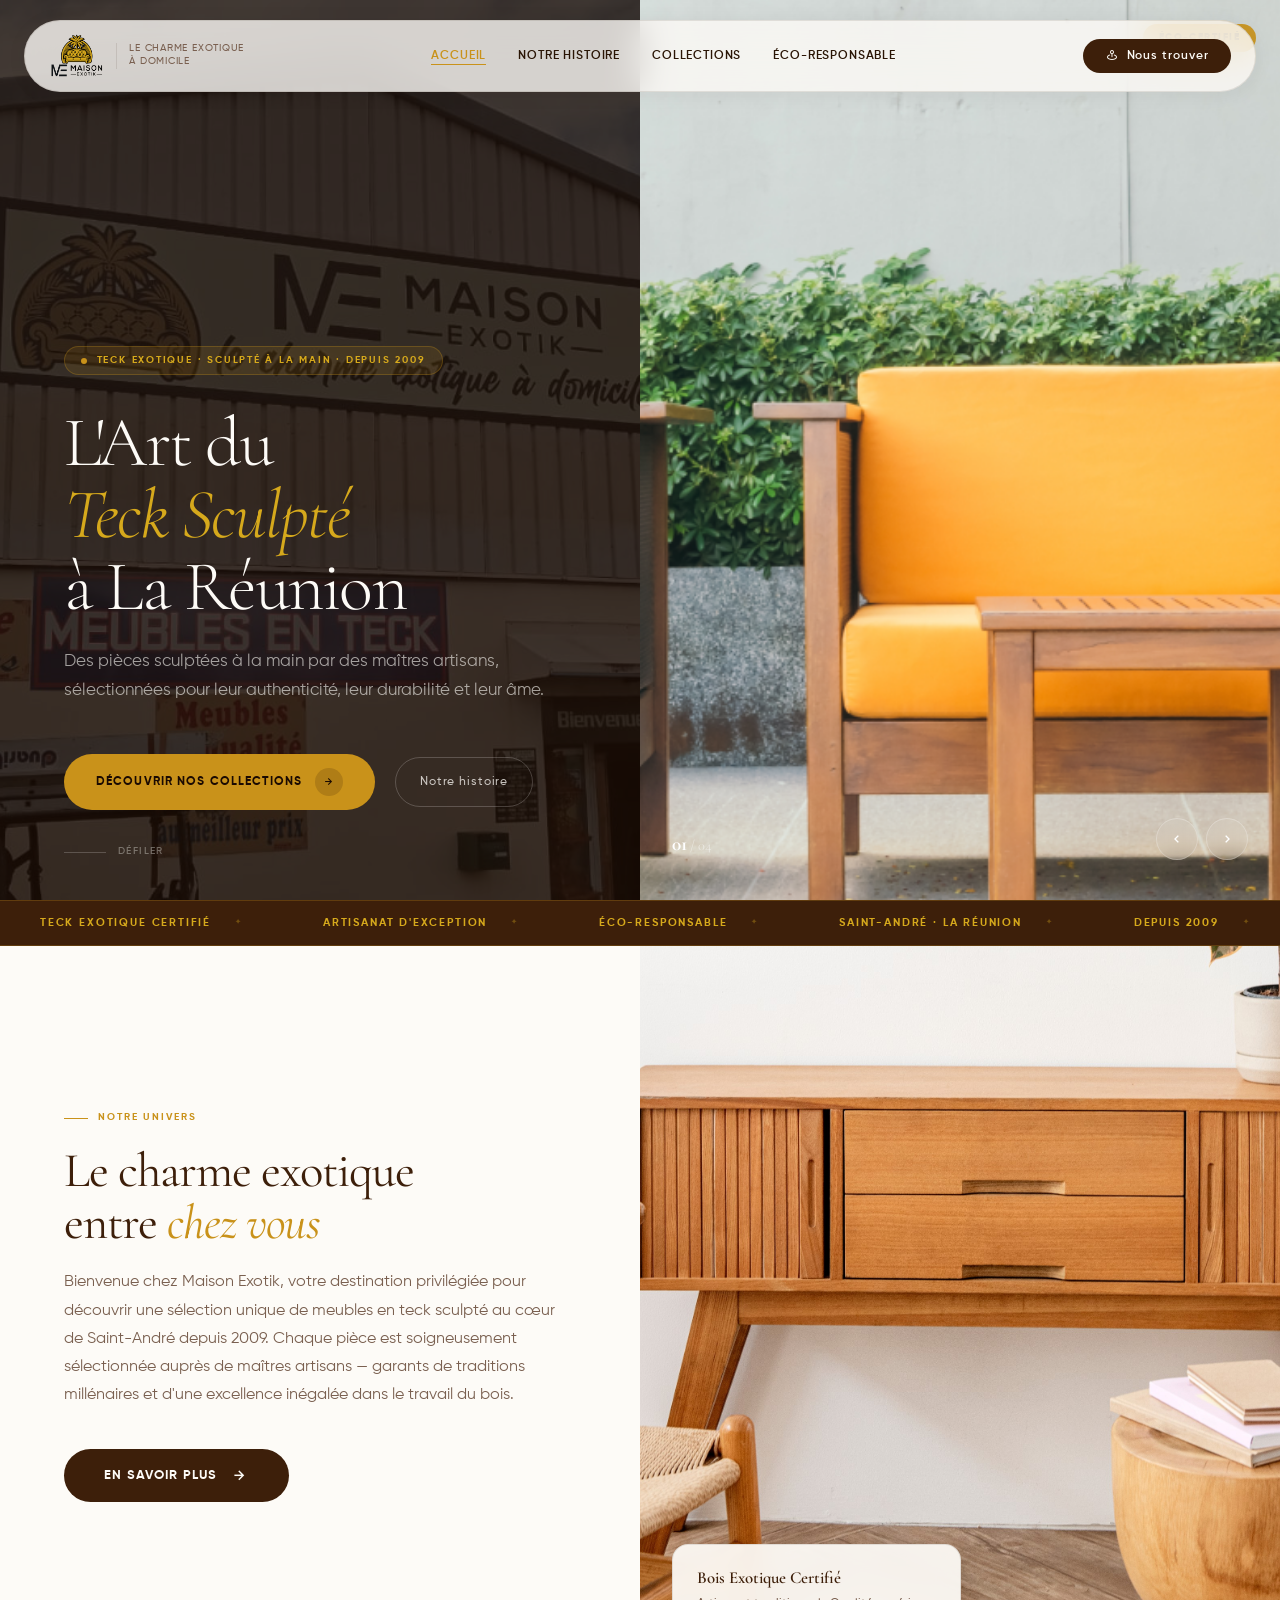
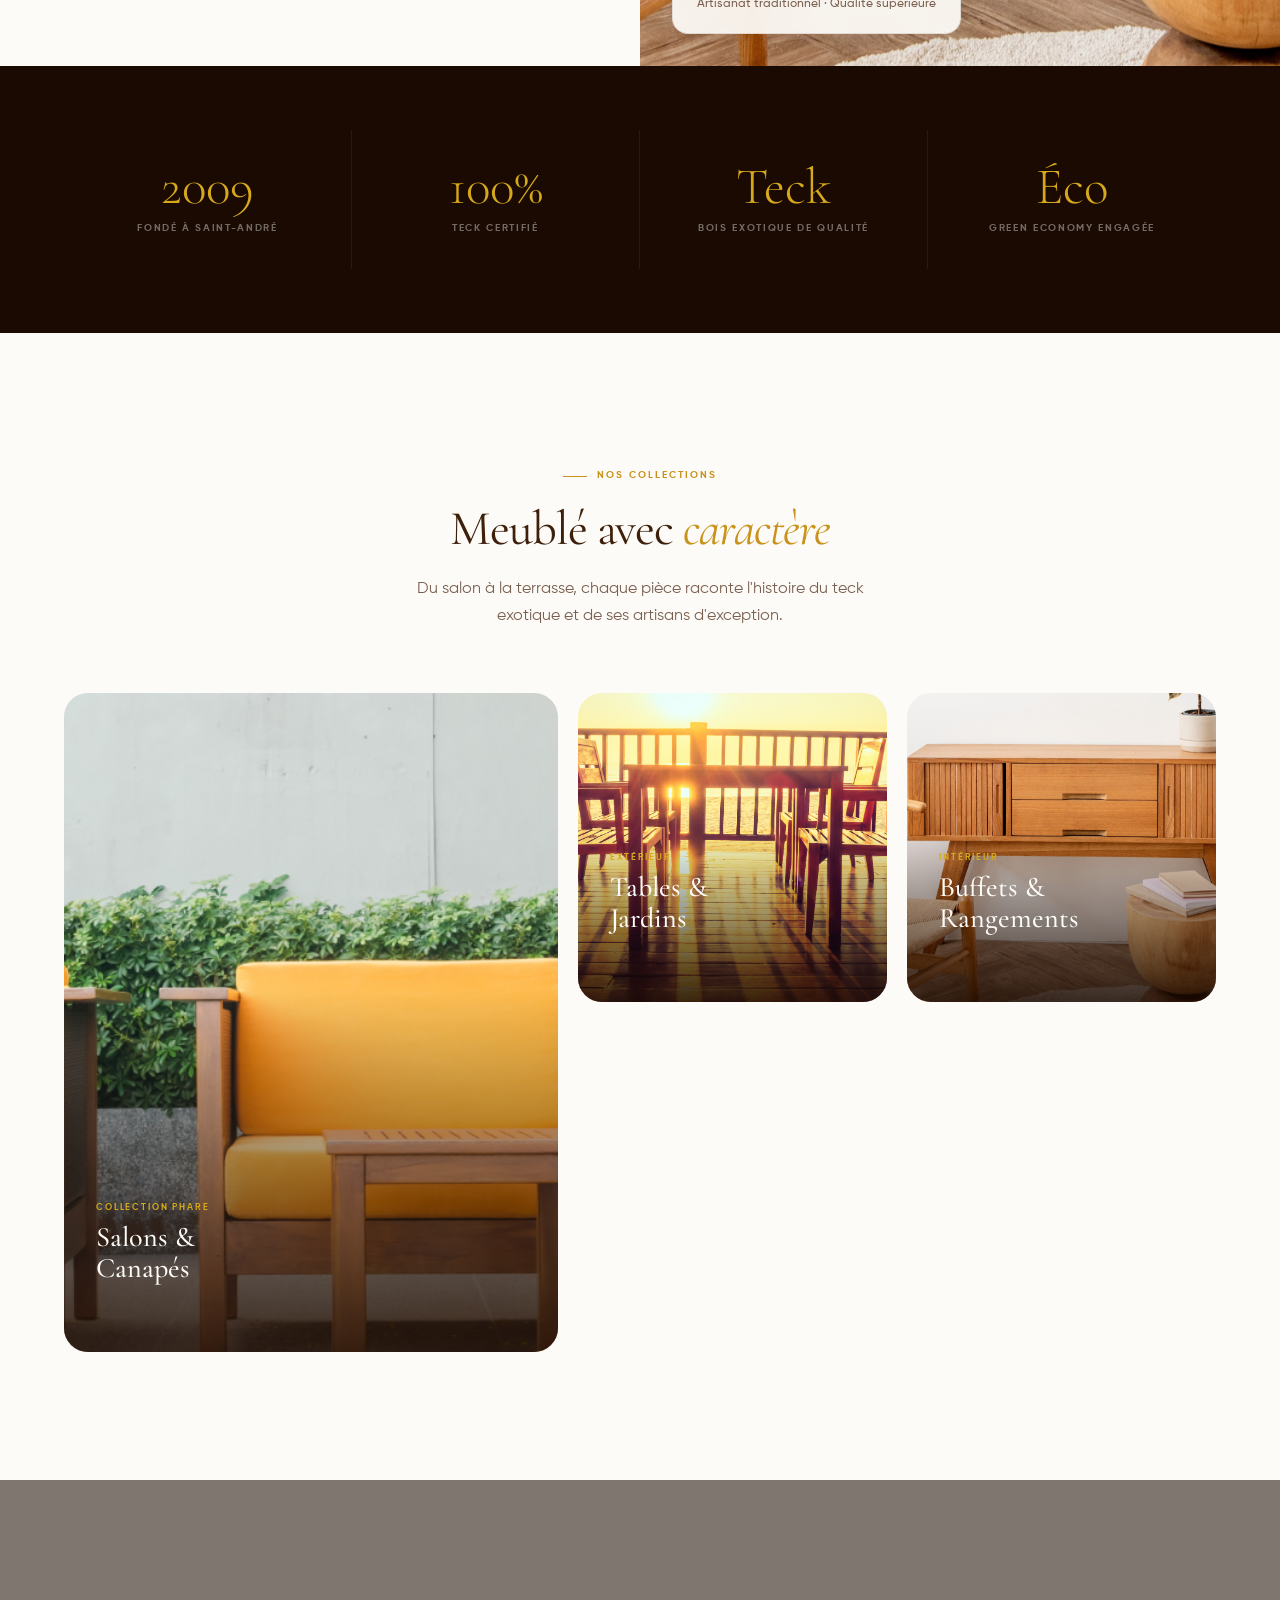
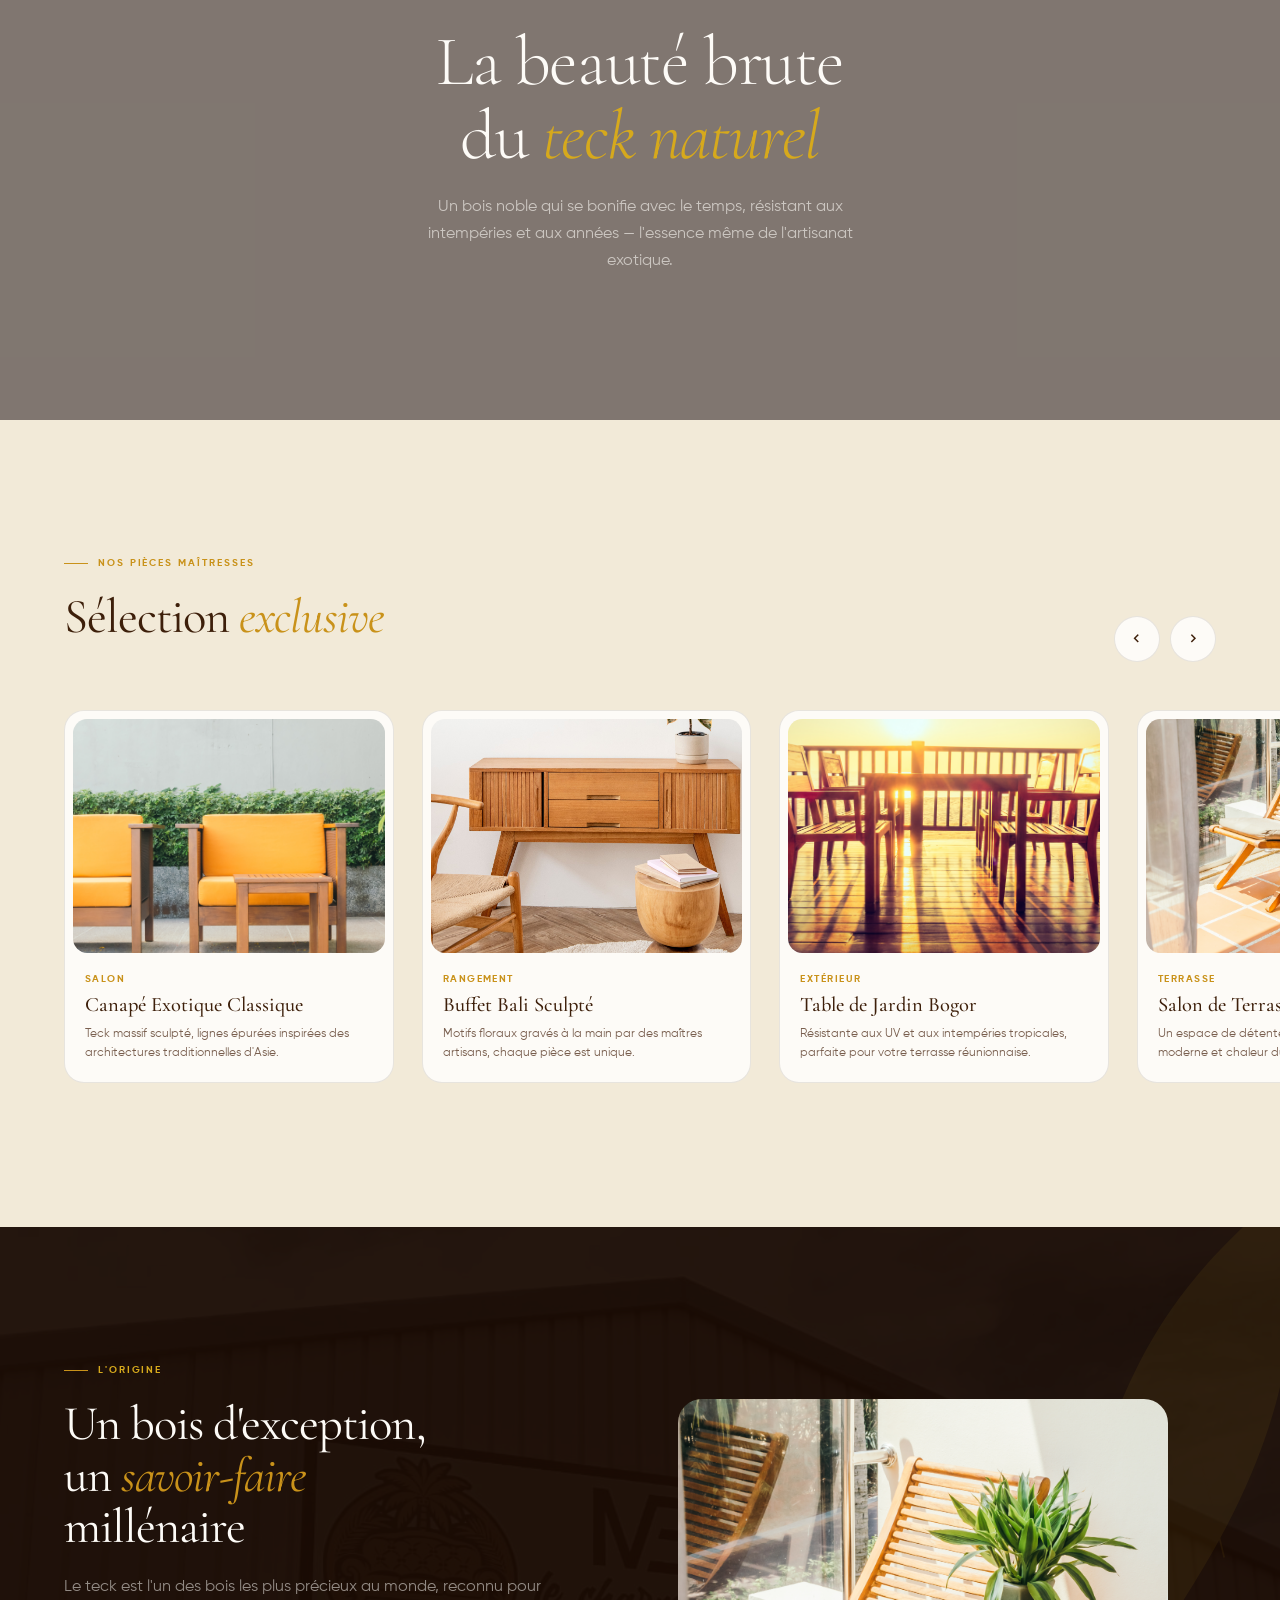
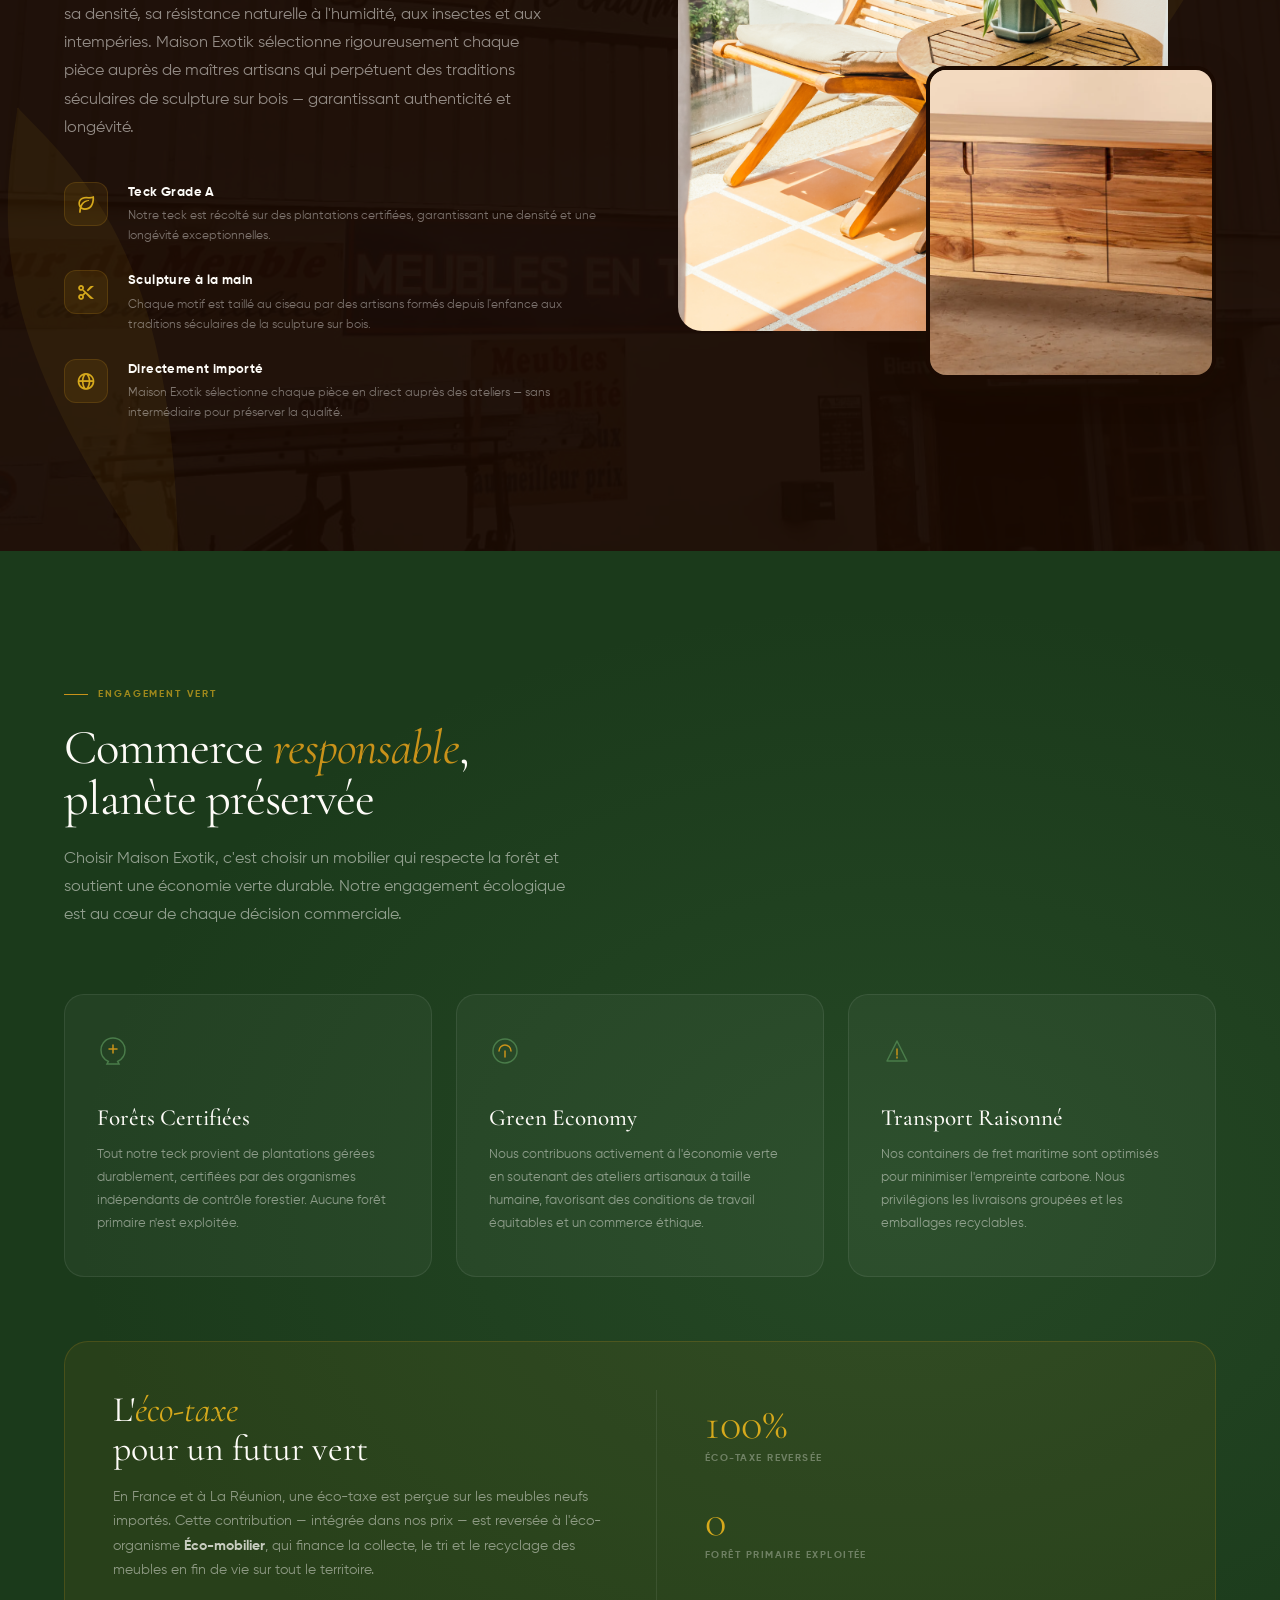
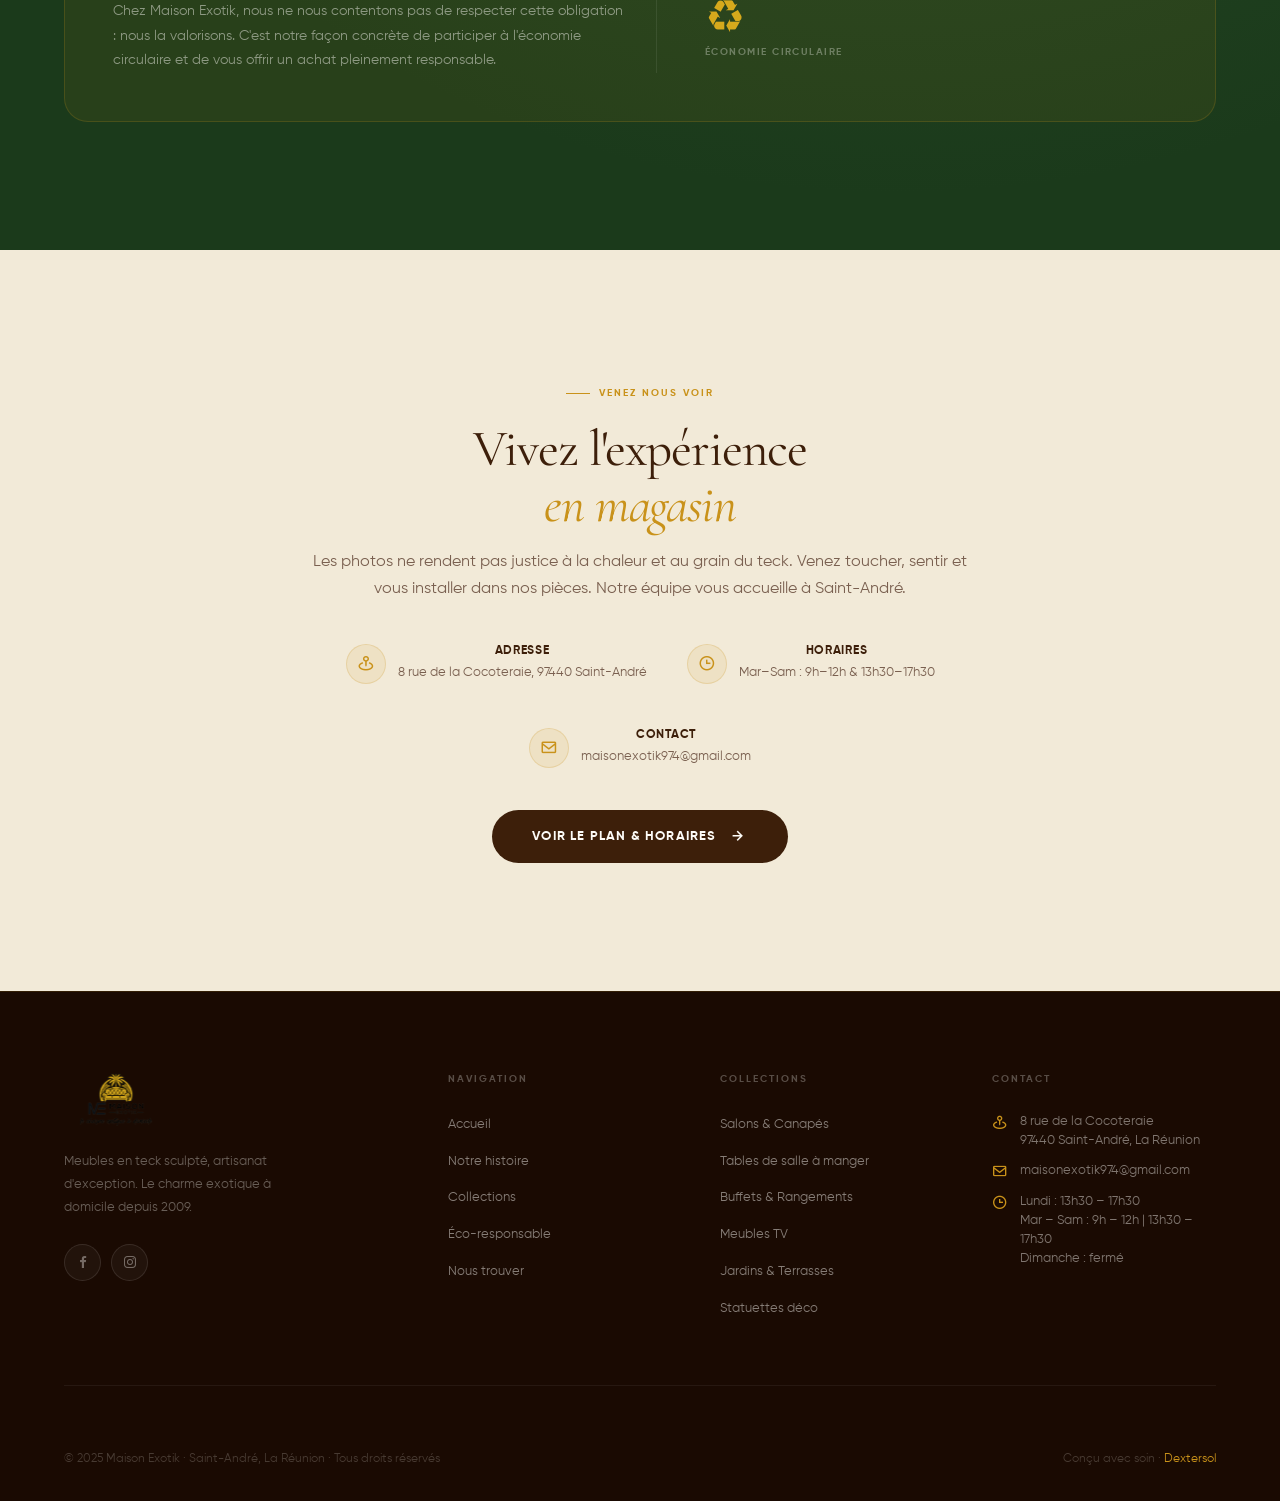
==== commit 91db04e2: "Suppression de toutes les références à Java et l'Indonésie Remplacement par des formulations neutres" ====
--- a/index.html
+++ b/index.html
@@ -3,9 +3,9 @@
 <head>
   <meta charset="utf-8">
   <meta name="viewport" content="width=device-width, initial-scale=1">
-  <meta name="description" content="Maison Exotik — Meubles en teck de l'île de Java, Indonésie. Artisanat sculpté, style exotique, éco-responsable. Saint-André, La Réunion.">
-  <meta name="keywords" content="meubles teck, java indonésie, meuble exotique, salon teck, table teck, saint-andré réunion, éco-responsable">
-  <title>Maison Exotik | Meubles en Teck de Java — Saint-André, La Réunion</title>
+  <meta name="description" content="Maison Exotik — Meubles en teck sculpté, style exotique, éco-responsable. Saint-André, La Réunion.">
+  <meta name="keywords" content="meubles teck, meuble exotique, salon teck, table teck, saint-andré réunion, éco-responsable">
+  <title>Maison Exotik | Meubles en Teck Sculpté — Saint-André, La Réunion</title>
 
   <!-- Preconnect -->
   <link rel="preconnect" href="https://fonts.googleapis.com">
@@ -63,13 +63,13 @@
       <div class="hero-left-content">
         <div class="hero-eyebrow">
           <span class="hero-eyebrow-dot"></span>
-          Java · Indonésie · Depuis 2009
+          Teck Exotique · Sculpté à la Main · Depuis 2009
         </div>
         <h1 class="hero-title">
-          L'Art du<br><em>Teck Javanais</em><br>à La Réunion
+          L'Art du<br><em>Teck Sculpté</em><br>à La Réunion
         </h1>
         <p class="hero-sub">
-          Des pièces sculptées à la main par les artisans de l'île de Java,
+          Des pièces sculptées à la main par des maîtres artisans,
           sélectionnées pour leur authenticité, leur durabilité et leur âme.
         </p>
         <div class="hero-actions">
@@ -95,7 +95,7 @@
       <div class="swiper hero-swiper" id="heroSwiper">
         <div class="swiper-wrapper">
           <div class="swiper-slide">
-            <img src="./assets/images/wooden-sofa-chair.png" alt="Salon en teck de Java">
+            <img src="./assets/images/wooden-sofa-chair.png" alt="Salon en teck sculpté">
           </div>
           <div class="swiper-slide">
             <img src="./assets/images/vue-decoration-preside-maison-terrasse.png" alt="Terrasse exotique en teck">
@@ -132,15 +132,15 @@
   <div class="marquee-bar">
     <div class="marquee-track">
       <!-- duplicated for infinite loop -->
-      <span class="marquee-item">Teck Certifié de Java</span>
-      <span class="marquee-item">Artisanat Indonésien</span>
+      <span class="marquee-item">Teck Exotique Certifié</span>
+      <span class="marquee-item">Artisanat d'Exception</span>
       <span class="marquee-item">Éco-Responsable</span>
       <span class="marquee-item">Saint-André · La Réunion</span>
       <span class="marquee-item">Depuis 2009</span>
       <span class="marquee-item">Sculpté à la Main</span>
       <span class="marquee-item">Green Economy</span>
-      <span class="marquee-item">Teck Certifié de Java</span>
-      <span class="marquee-item">Artisanat Indonésien</span>
+      <span class="marquee-item">Teck Exotique Certifié</span>
+      <span class="marquee-item">Artisanat d'Exception</span>
       <span class="marquee-item">Éco-Responsable</span>
       <span class="marquee-item">Saint-André · La Réunion</span>
       <span class="marquee-item">Depuis 2009</span>
@@ -156,14 +156,14 @@
     <div class="about-left">
       <span class="s-label reveal">Notre univers</span>
       <h2 class="s-title reveal reveal-d1">
-        Quand l'île de Java<br>entre <em>chez vous</em>
+        Le charme exotique<br>entre <em>chez vous</em>
       </h2>
       <p class="s-body reveal reveal-d2">
         Bienvenue chez Maison Exotik, votre destination privilégiée pour découvrir
         une sélection unique de meubles en teck sculpté au cœur de Saint-André
-        depuis 2009. Chaque pièce est directement sourcée auprès des ateliers
-        artisanaux de l'île de Java, en Indonésie — terre de traditions millénaires
-        et d'excellence dans le travail du bois.
+        depuis 2009. Chaque pièce est soigneusement sélectionnée auprès de maîtres
+        artisans — garants de traditions millénaires et d'une excellence inégalée
+        dans le travail du bois.
       </p>
       <a href="about-us.html" class="btn-teak reveal reveal-d3" style="align-self:flex-start">
         En savoir plus <i class='bx bx-right-arrow-alt' style="font-size:1.1rem"></i>
@@ -172,8 +172,8 @@
     <div class="about-right">
       <img src="./assets/images/rubber-plant-wooden-sideboard-table.jpg" alt="Buffet en teck sculpté">
       <div class="about-floating-card">
-        <h4>Île de Java, Indonésie</h4>
-        <p>Artisanat traditionnel · Bois certifié</p>
+        <h4>Bois Exotique Certifié</h4>
+        <p>Artisanat traditionnel · Qualité supérieure</p>
       </div>
     </div>
   </section>
@@ -192,8 +192,8 @@
         <div class="stat-lbl">Teck Certifié</div>
       </div>
       <div class="stat reveal reveal-d2">
-        <div class="stat-num">Java</div>
-        <div class="stat-lbl">Île d'origine, Indonésie</div>
+        <div class="stat-num">Teck</div>
+        <div class="stat-lbl">Bois exotique de qualité</div>
       </div>
       <div class="stat reveal reveal-d3">
         <div class="stat-num">Éco</div>
@@ -210,7 +210,7 @@
       <span class="s-label reveal">Nos collections</span>
       <h2 class="s-title reveal reveal-d1">Meublé avec <em>caractère</em></h2>
       <p class="reveal reveal-d2" style="font-size:.97rem;line-height:1.75;color:var(--text-muted);max-width:46ch;margin:0 auto">
-        Du salon à la terrasse, chaque pièce raconte l'histoire du teck javanais
+        Du salon à la terrasse, chaque pièce raconte l'histoire du teck exotique
         et de ses artisans d'exception.
       </p>
     </div>
@@ -268,7 +268,7 @@
       <h2>La beauté brute<br>du <em>teck naturel</em></h2>
       <p>
         Un bois noble qui se bonifie avec le temps, résistant aux intempéries
-        et aux années — l'essence même de l'artisanat javanais.
+        et aux années — l'essence même de l'artisanat exotique.
       </p>
     </div>
   </div>
@@ -303,8 +303,8 @@
           </div>
           <div class="prod-slide-body">
             <span class="prod-cat">Salon</span>
-            <div class="prod-name">Canapé Java Classique</div>
-            <p class="prod-desc">Teck massif sculpté, lignes épurées inspirées de l'architecture traditionnelle javanaise.</p>
+            <div class="prod-name">Canapé Exotique Classique</div>
+            <p class="prod-desc">Teck massif sculpté, lignes épurées inspirées des architectures traditionnelles d'Asie.</p>
           </div>
         </div>
 
@@ -315,7 +315,7 @@
           <div class="prod-slide-body">
             <span class="prod-cat">Rangement</span>
             <div class="prod-name">Buffet Bali Sculpté</div>
-            <p class="prod-desc">Motifs floraux gravés à la main par les maîtres artisans de Jepara, Java.</p>
+            <p class="prod-desc">Motifs floraux gravés à la main par des maîtres artisans, chaque pièce est unique.</p>
           </div>
         </div>
 
@@ -336,8 +336,8 @@
           </div>
           <div class="prod-slide-body">
             <span class="prod-cat">Terrasse</span>
-            <div class="prod-name">Salon de Terrasse Sunda</div>
-            <p class="prod-desc">Un espace de détente authentique, directement inspiré des verandas de Yogyakarta.</p>
+            <div class="prod-name">Salon de Terrasse Exotique</div>
+            <p class="prod-desc">Un espace de détente authentique, alliant confort moderne et chaleur du bois naturel.</p>
           </div>
         </div>
 
@@ -368,7 +368,7 @@
   </section>
 
   <!-- ═══════════════════════════════════════════════════
-       JAVA STORY SECTION
+       CRAFT STORY SECTION
   ════════════════════════════════════════════════════ -->
   <section class="java-section">
     <!-- Leaf SVG decorations -->
@@ -394,14 +394,14 @@
       <div class="java-text">
         <span class="s-label reveal">L'origine</span>
         <h2 class="s-title reveal reveal-d1">
-          L'île de Java,<br>berceau d'un <em>savoir-faire</em><br>millénaire
+          Un bois d'exception,<br>un <em>savoir-faire</em><br>millénaire
         </h2>
         <p class="s-body reveal reveal-d2">
-          Java est l'île la plus peuplée d'Indonésie et le cœur battant de
-          l'artisanat du bois. La ville de Jepara, surnommée «&nbsp;la capitale
-          mondiale du meuble sculpté&nbsp;», y produit depuis des siècles les plus
-          belles pièces de teck — un bois naturellement résistant à l'humidité,
-          aux insectes et au temps.
+          Le teck est l'un des bois les plus précieux au monde, reconnu pour sa
+          densité, sa résistance naturelle à l'humidité, aux insectes et aux
+          intempéries. Maison Exotik sélectionne rigoureusement chaque pièce
+          auprès de maîtres artisans qui perpétuent des traditions séculaires
+          de sculpture sur bois — garantissant authenticité et longévité.
         </p>
         <div class="java-features reveal reveal-d3">
           <div class="java-feat">
@@ -410,7 +410,7 @@
             </div>
             <div class="java-feat-txt">
               <h5>Teck Grade A</h5>
-              <p>Le teck javanais est récolté sur des plantations certifiées, garantissant une densité et une longévité exceptionnelles.</p>
+              <p>Notre teck est récolté sur des plantations certifiées, garantissant une densité et une longévité exceptionnelles.</p>
             </div>
           </div>
           <div class="java-feat">
@@ -419,7 +419,7 @@
             </div>
             <div class="java-feat-txt">
               <h5>Sculpture à la main</h5>
-              <p>Chaque motif est taillé au ciseau par des artisans formés depuis l'enfance aux traditions de Jepara et Yogyakarta.</p>
+              <p>Chaque motif est taillé au ciseau par des artisans formés depuis l'enfance aux traditions séculaires de la sculpture sur bois.</p>
             </div>
           </div>
           <div class="java-feat">
@@ -436,10 +436,10 @@
       <!-- Images -->
       <div class="java-imgs reveal">
         <div class="java-img-main">
-          <img src="./assets/images/vue-decoration-preside-maison-terrasse.png" alt="Artisanat javanais">
+          <img src="./assets/images/vue-decoration-preside-maison-terrasse.png" alt="Artisanat exotique">
         </div>
         <div class="java-img-inset">
-          <img src="./assets/images/image 2.png" alt="Sculpture teck Java">
+          <img src="./assets/images/image 2.png" alt="Sculpture teck exotique">
         </div>
       </div>
     </div>
@@ -472,7 +472,7 @@
             </svg>
           </span>
           <h4>Forêts Certifiées</h4>
-          <p>Tout notre teck provient de plantations gérées durablement, certifiées par les organismes indonésiens de contrôle forestier. Aucune forêt primaire n'est exploitée.</p>
+          <p>Tout notre teck provient de plantations gérées durablement, certifiées par des organismes indépendants de contrôle forestier. Aucune forêt primaire n'est exploitée.</p>
         </div>
         <div class="eco-pillar reveal reveal-d1">
           <span class="eco-icon">
@@ -483,7 +483,7 @@
             </svg>
           </span>
           <h4>Green Economy</h4>
-          <p>Nous contribuons activement à l'économie verte en soutenant les petits ateliers locaux de Java, favorisant des conditions de travail équitables et un commerce éthique.</p>
+          <p>Nous contribuons activement à l'économie verte en soutenant des ateliers artisanaux à taille humaine, favorisant des conditions de travail équitables et un commerce éthique.</p>
         </div>
         <div class="eco-pillar reveal reveal-d2">
           <span class="eco-icon">
@@ -583,7 +583,7 @@
       <!-- Brand -->
       <div class="footer-brand">
         <img class="footer-brand-img" src="./assets/images/footer_logo.svg" alt="Maison Exotik">
-        <p>Meubles en teck sculpté de l'île de Java, Indonésie. Le charme exotique à domicile depuis 2009.</p>
+        <p>Meubles en teck sculpté, artisanat d'exception. Le charme exotique à domicile depuis 2009.</p>
         <div class="footer-socials">
           <a href="https://www.facebook.com/maisonexotik" class="f-social" aria-label="Facebook">
             <i class='bx bxl-facebook'></i>
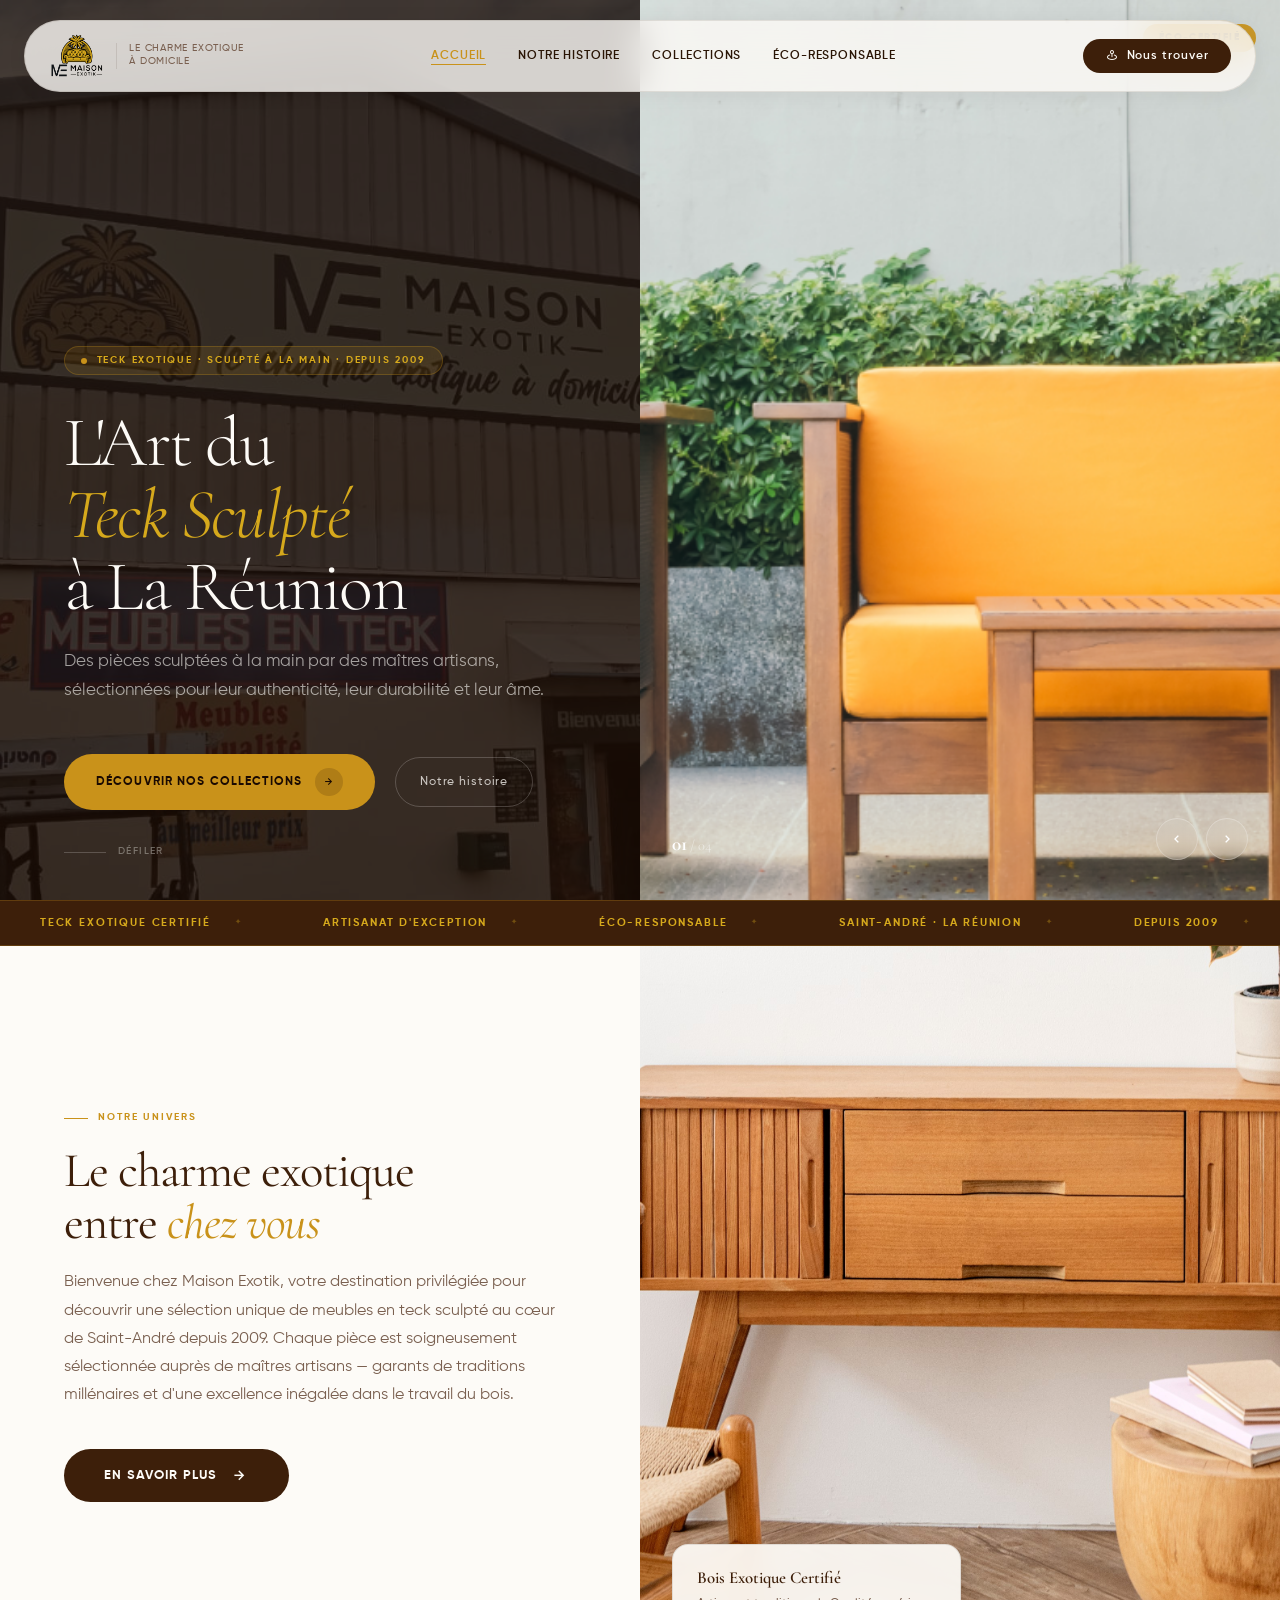
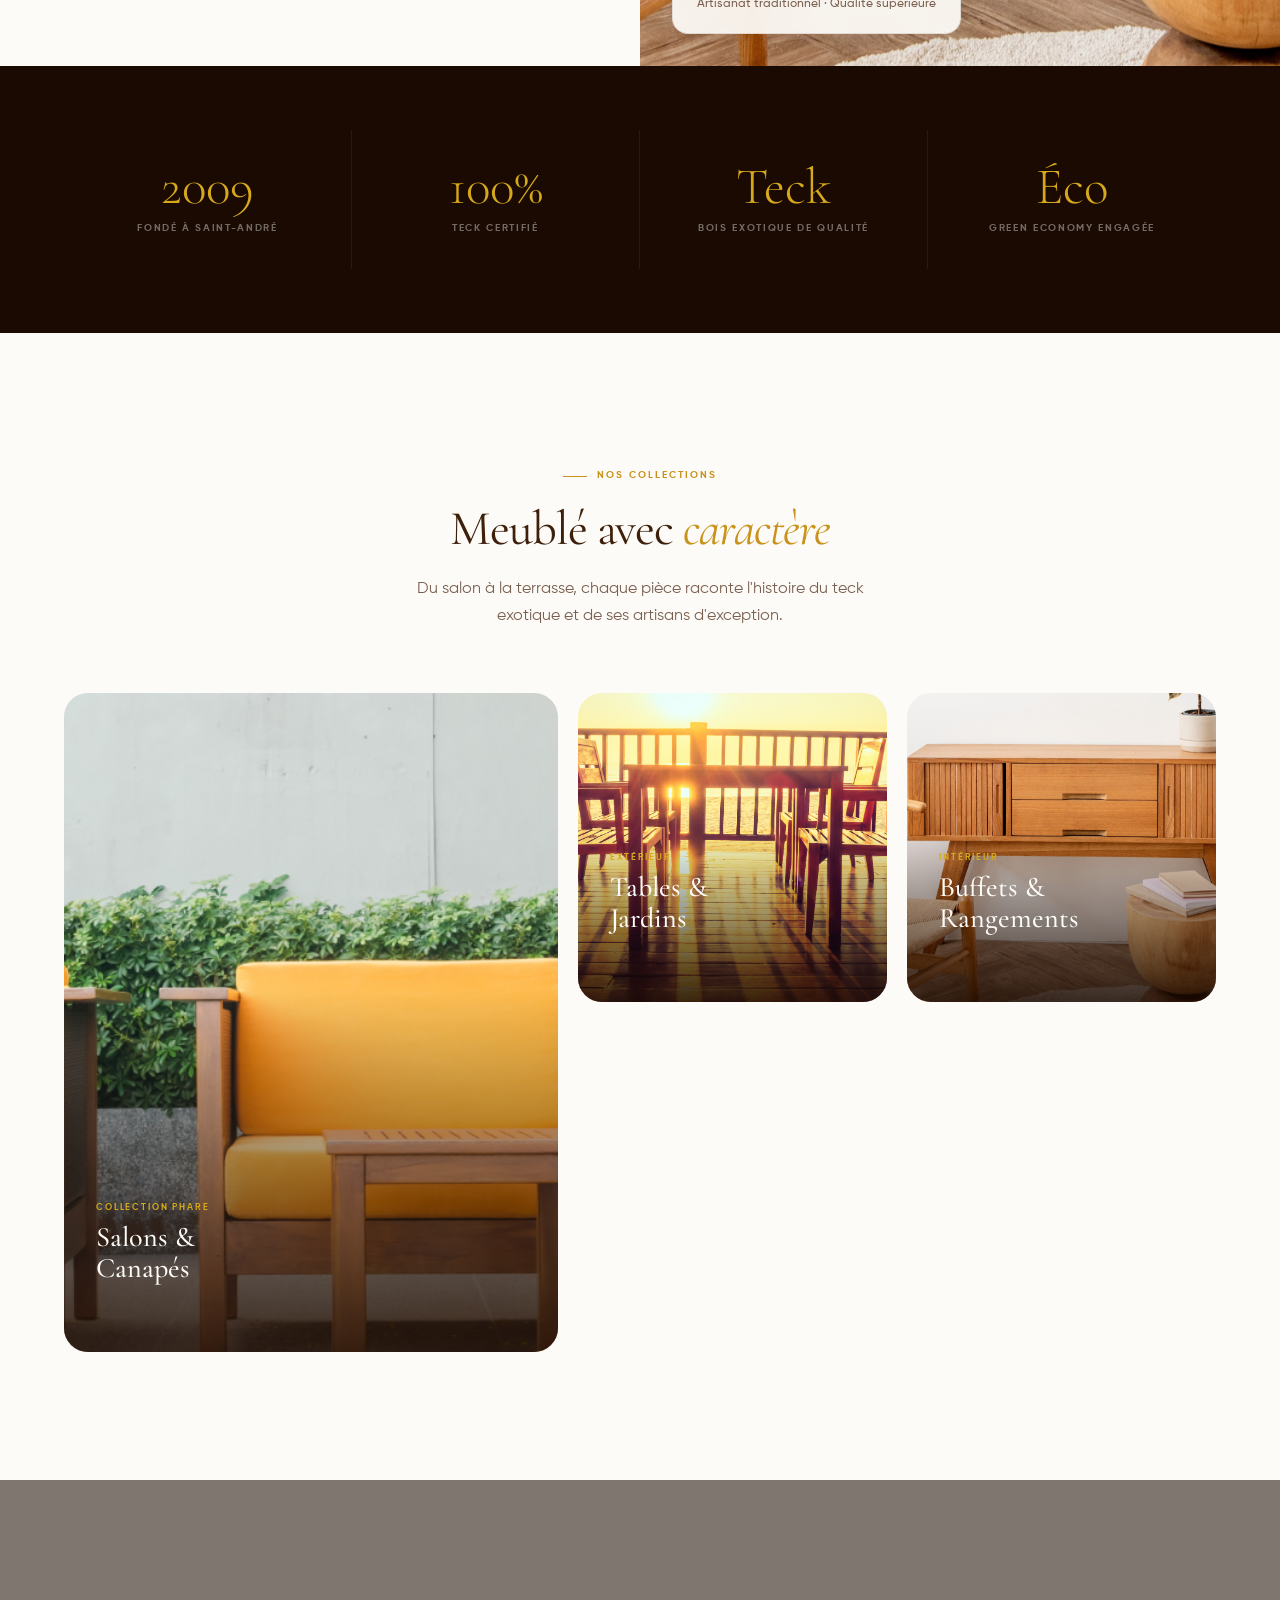
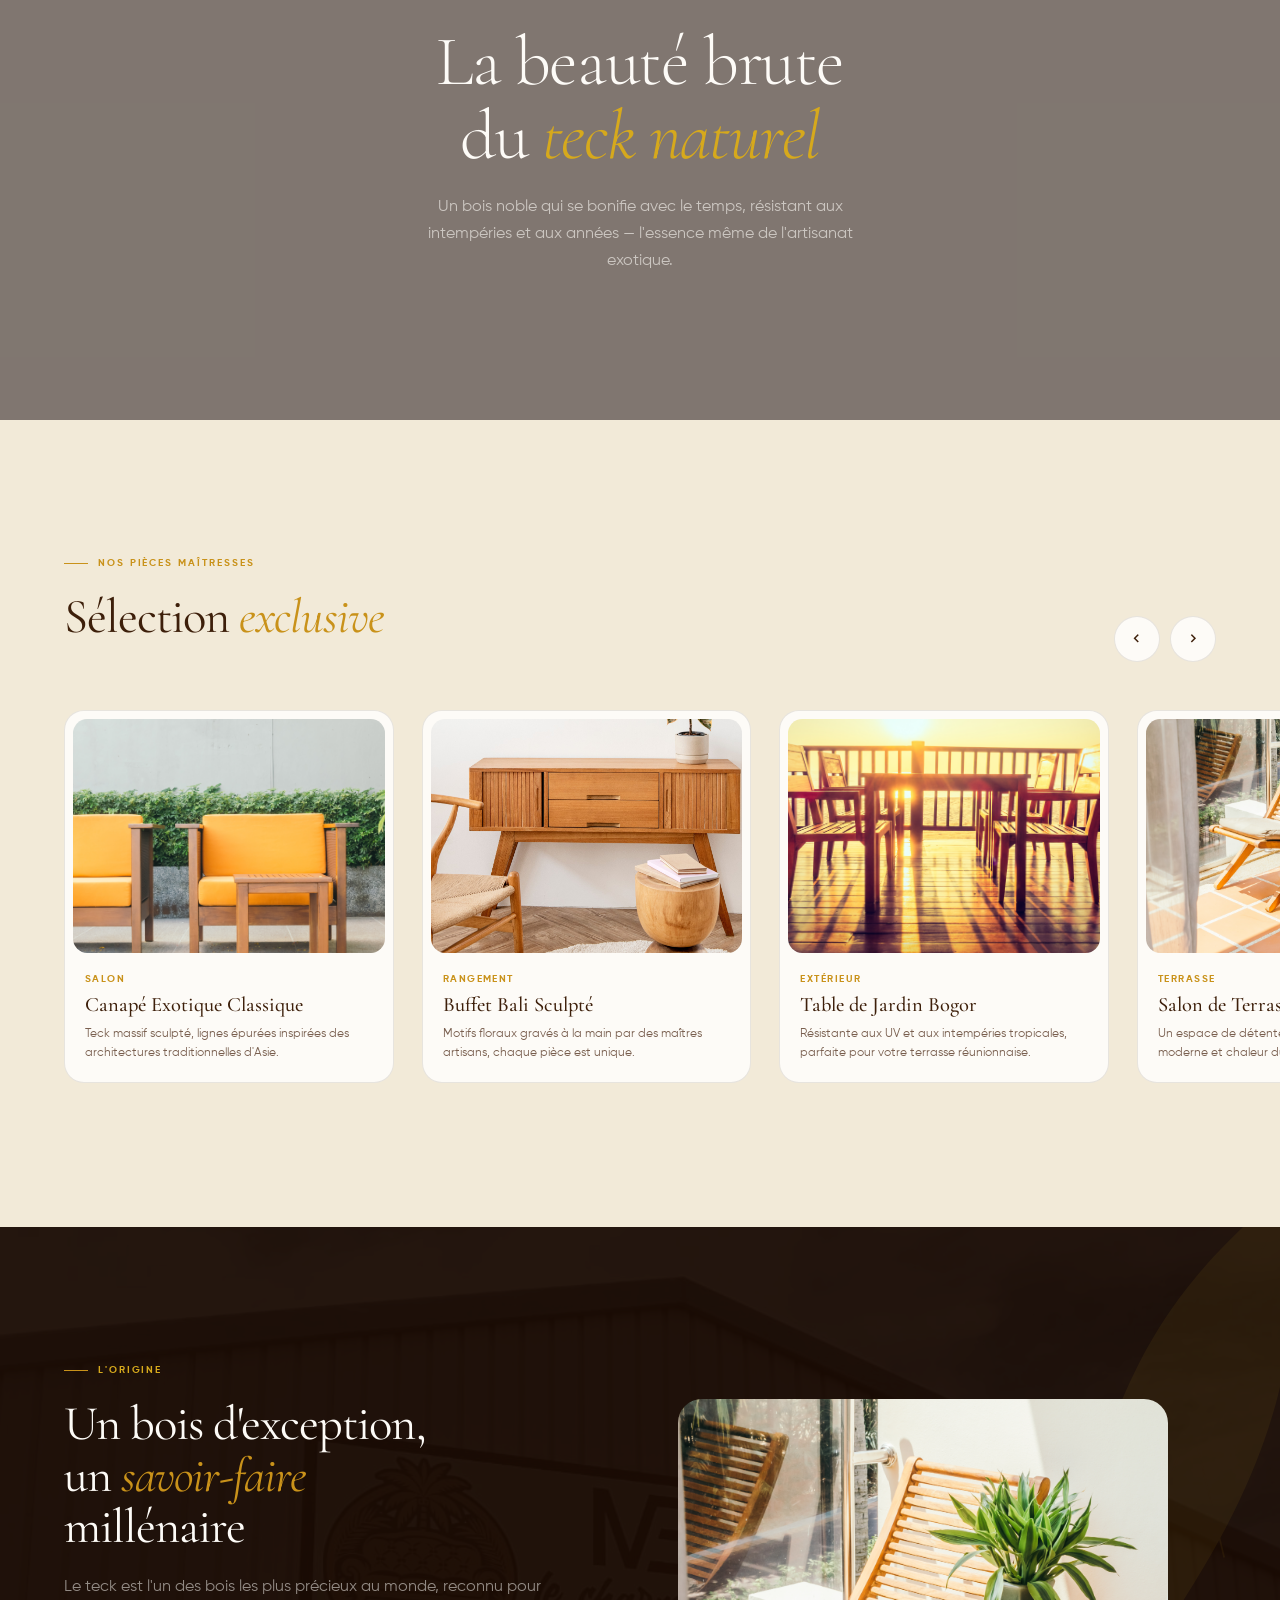
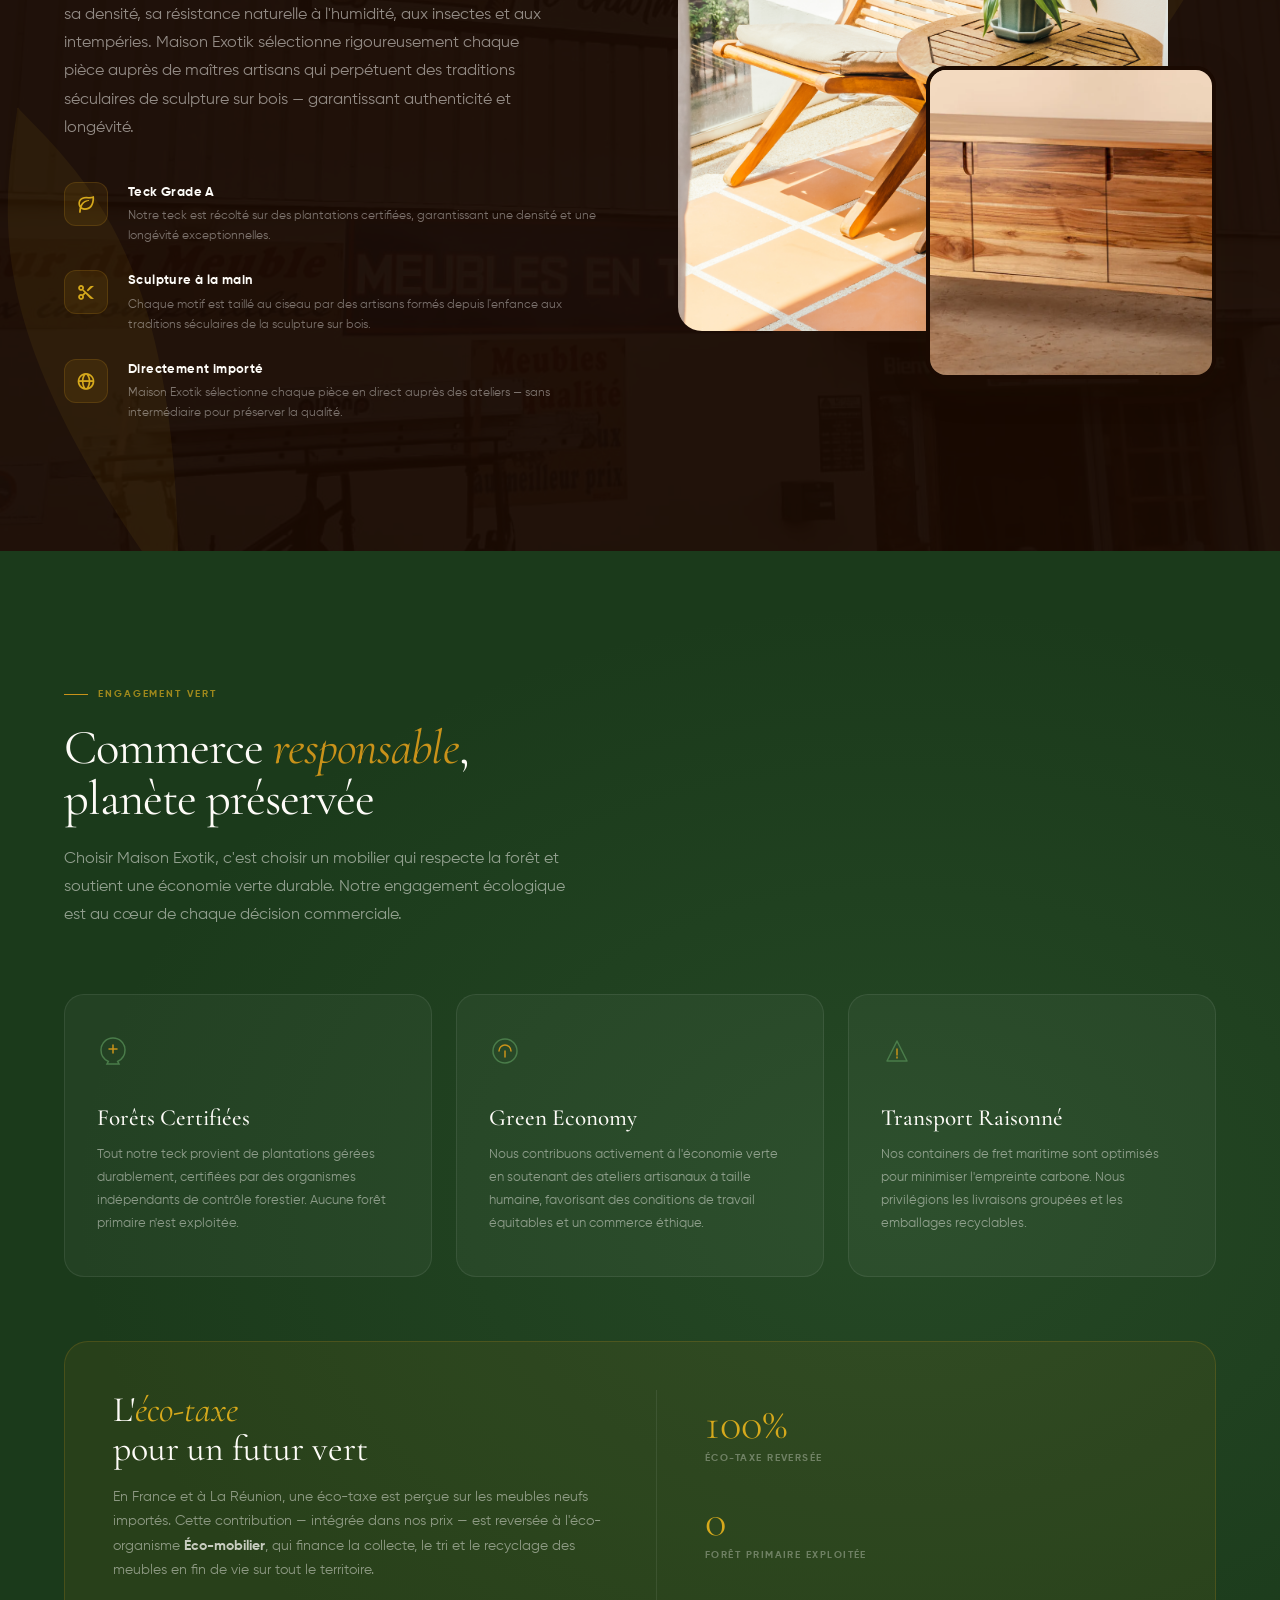
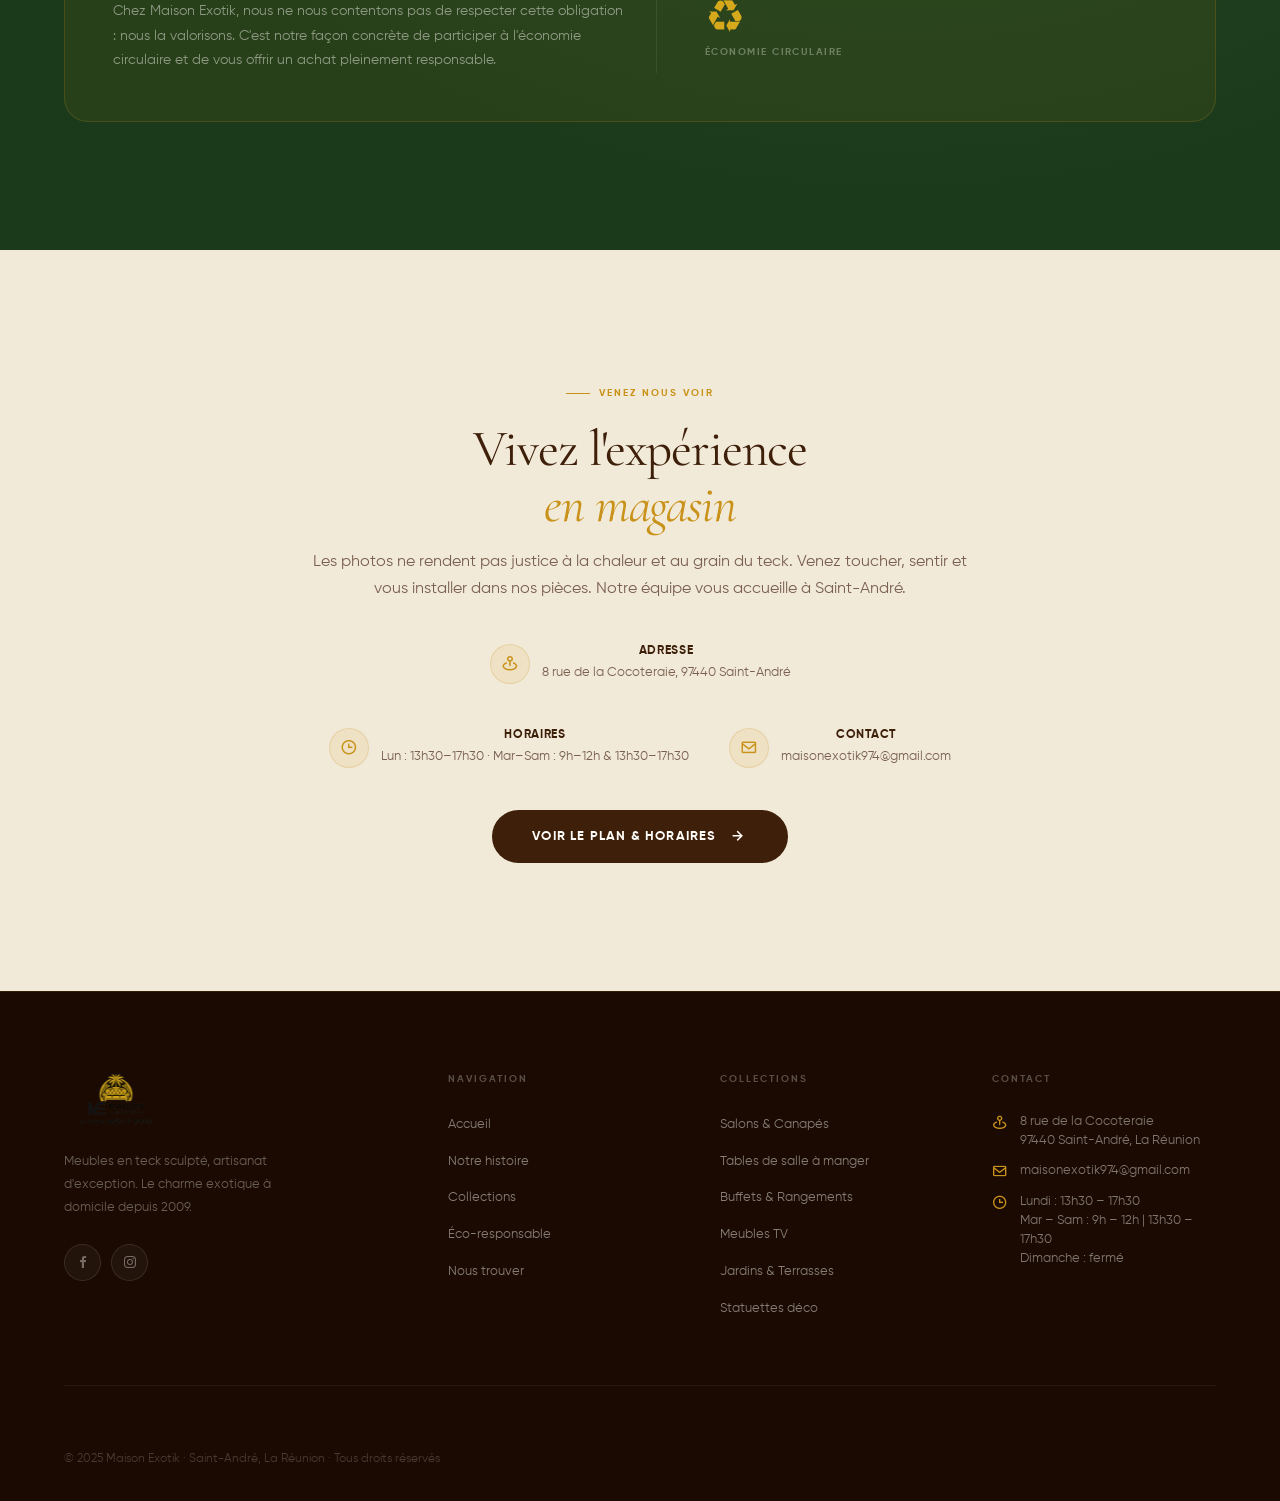
==== commit 9090bd11: "Suppression Dextersol, retrait alt carousel, ajout lundi horaires - Suppression de toutes les mentio" ====
--- a/index.html
+++ b/index.html
@@ -95,16 +95,16 @@
       <div class="swiper hero-swiper" id="heroSwiper">
         <div class="swiper-wrapper">
           <div class="swiper-slide">
-            <img src="./assets/images/wooden-sofa-chair.png" alt="Salon en teck sculpté">
+            <img src="./assets/images/wooden-sofa-chair.png" alt="">
           </div>
           <div class="swiper-slide">
-            <img src="./assets/images/vue-decoration-preside-maison-terrasse.png" alt="Terrasse exotique en teck">
+            <img src="./assets/images/vue-decoration-preside-maison-terrasse.png" alt="">
           </div>
           <div class="swiper-slide">
-            <img src="./assets/images/cafe-bar-diner-paysage-ete.png" alt="Mobilier de jardin en teck">
+            <img src="./assets/images/cafe-bar-diner-paysage-ete.png" alt="">
           </div>
           <div class="swiper-slide">
-            <img src="./assets/images/rubber-plant-wooden-sideboard-table.jpg" alt="Buffet en teck sculpté">
+            <img src="./assets/images/rubber-plant-wooden-sideboard-table.jpg" alt="">
           </div>
         </div>
       </div>
@@ -558,7 +558,7 @@
           <div class="cta-info-ico"><i class='bx bx-time'></i></div>
           <div class="cta-info-txt">
             <strong>Horaires</strong>
-            <span>Mar–Sam : 9h–12h &amp; 13h30–17h30</span>
+            <span>Lun : 13h30–17h30 · Mar–Sam : 9h–12h &amp; 13h30–17h30</span>
           </div>
         </div>
         <div class="cta-info-item reveal reveal-d2">
@@ -639,7 +639,6 @@
 
     <div class="footer-bottom">
       <p>&copy; 2025 Maison Exotik · Saint-André, La Réunion · Tous droits réservés</p>
-      <p>Conçu avec soin · <a href="http://Dextersol.com">Dextersol</a></p>
     </div>
   </footer>
 
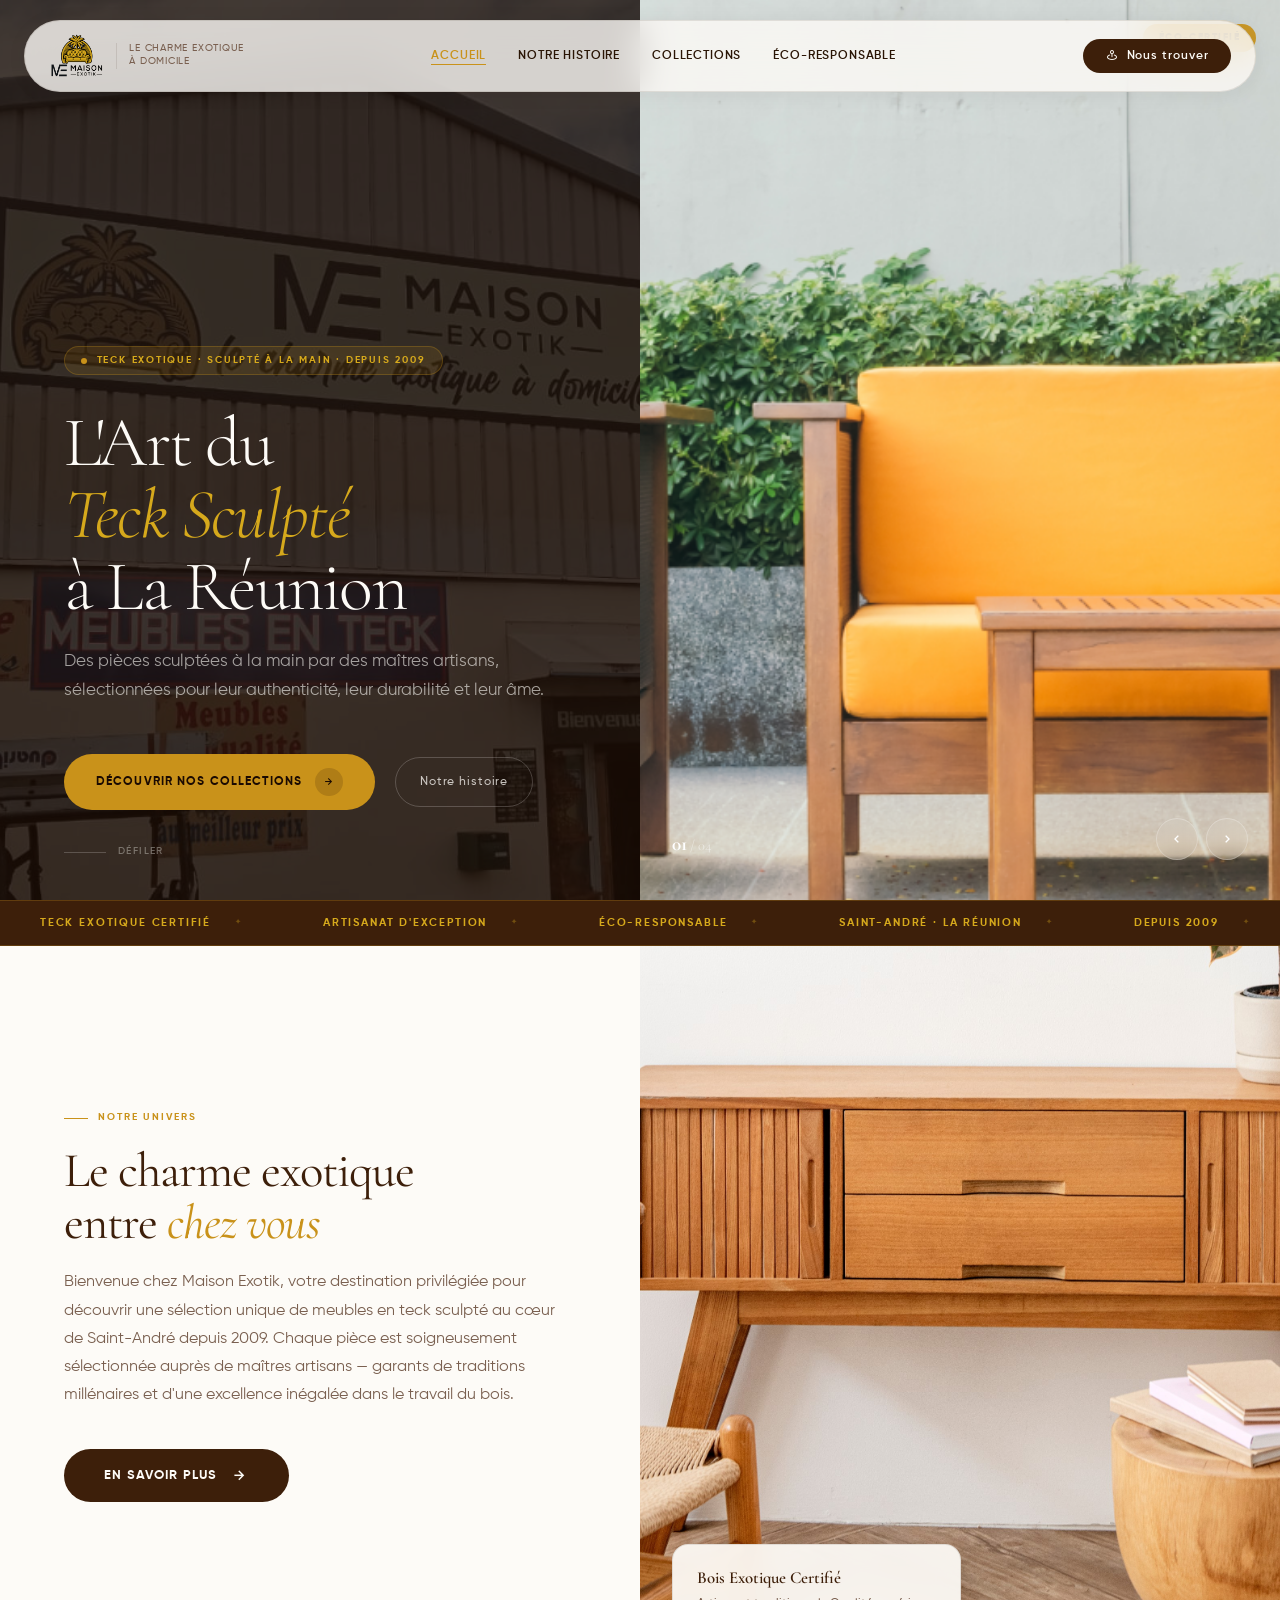
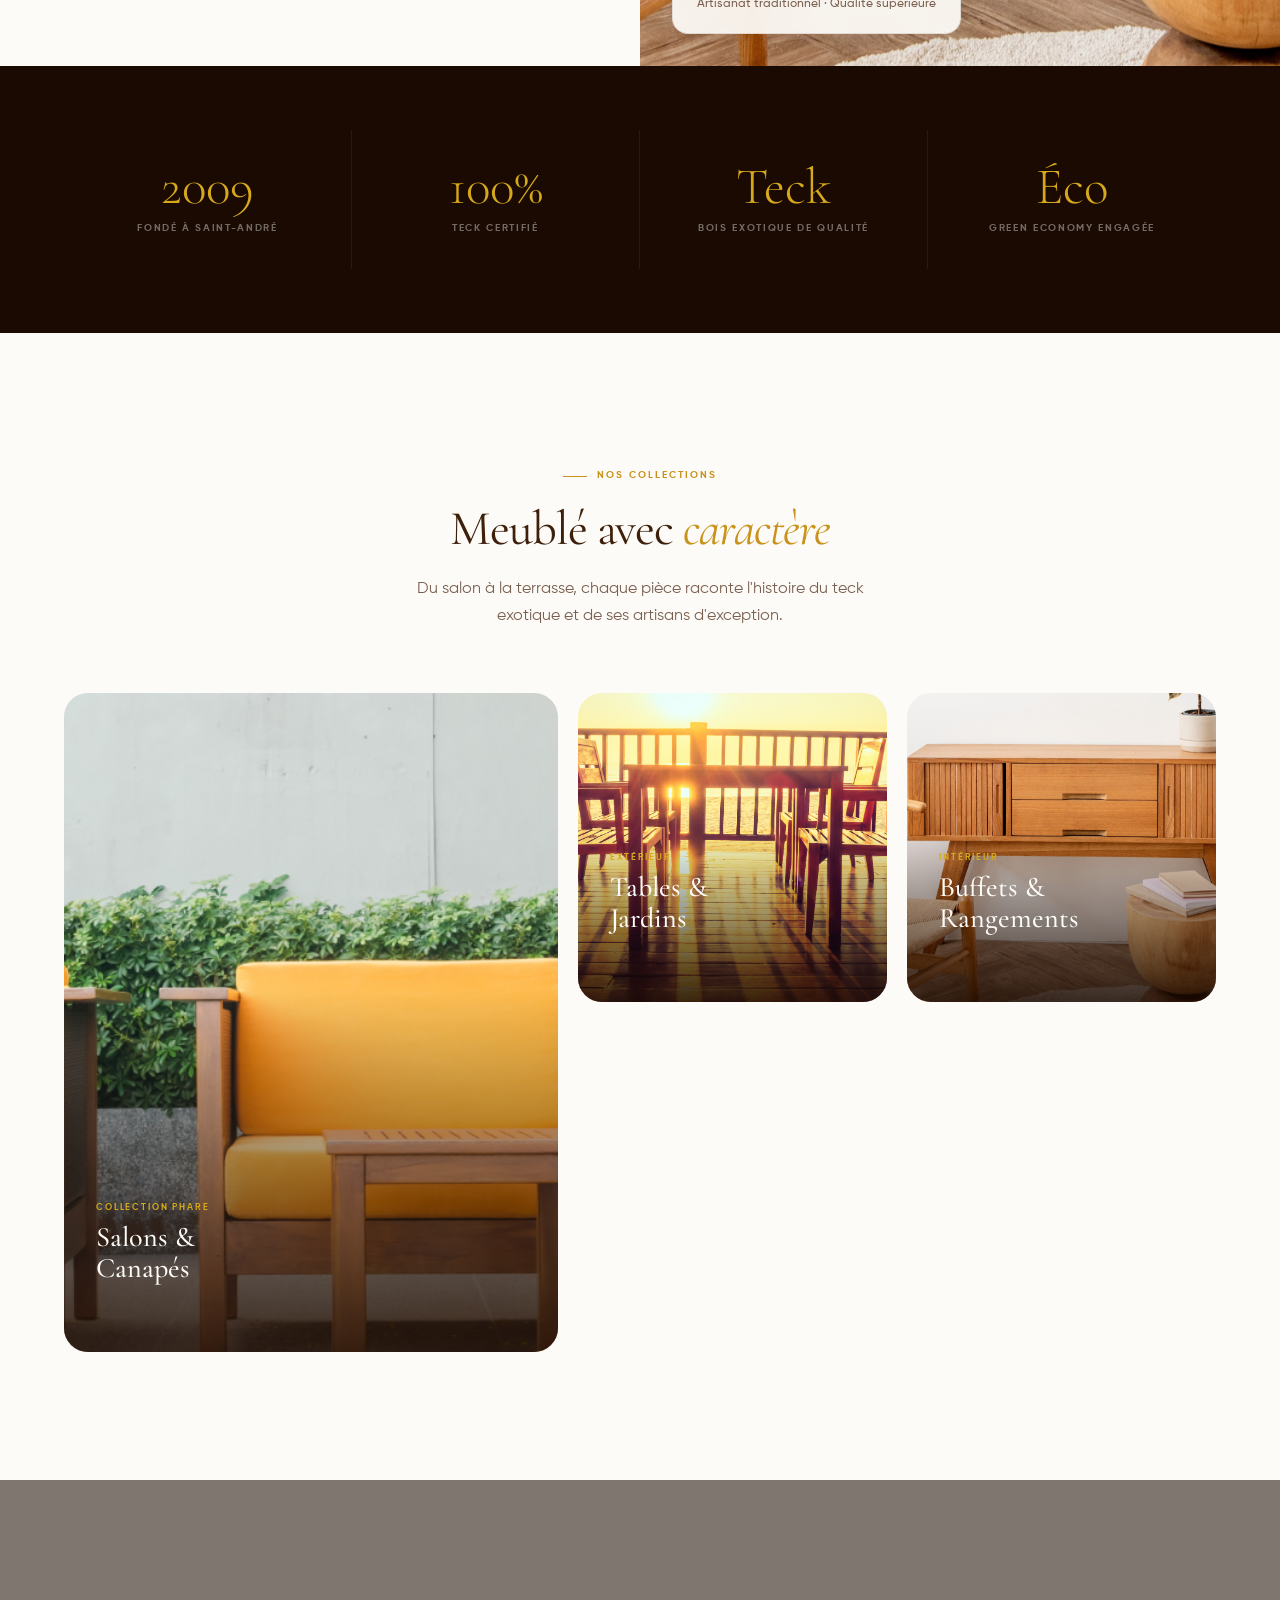
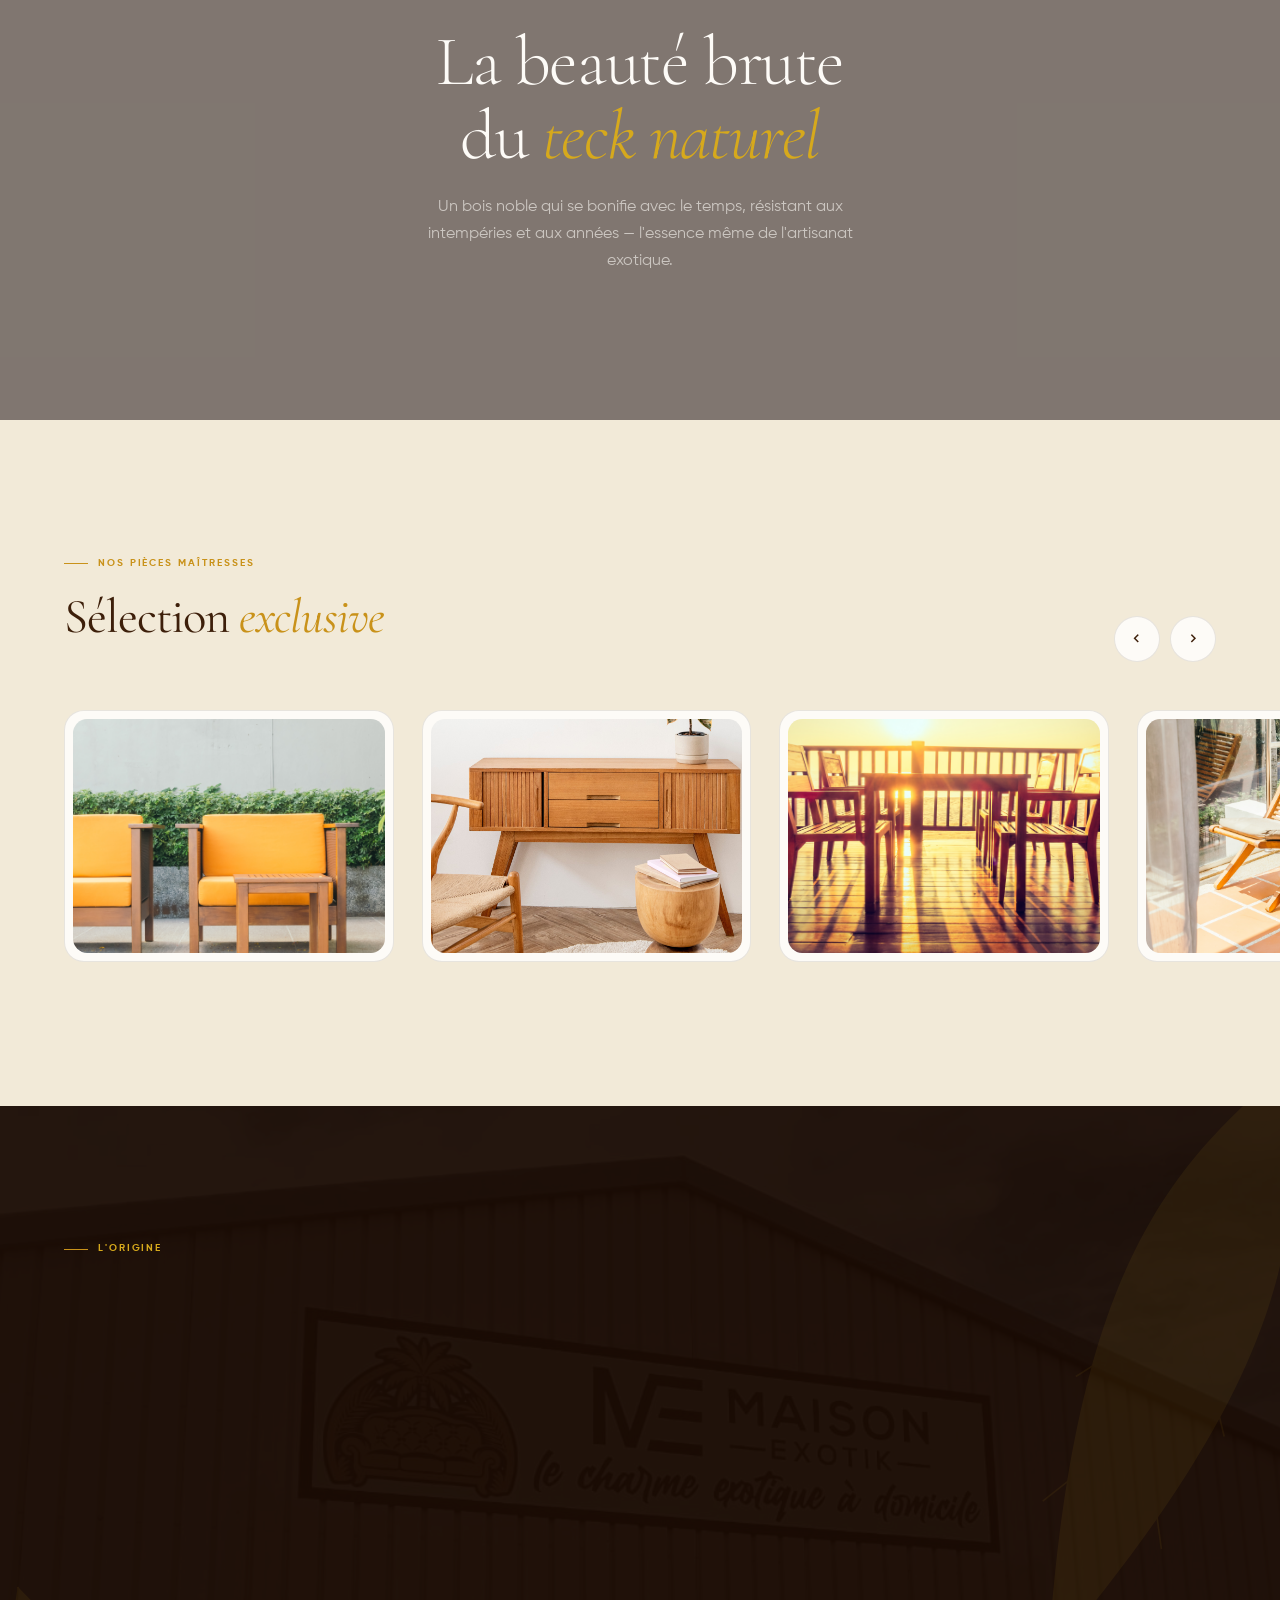
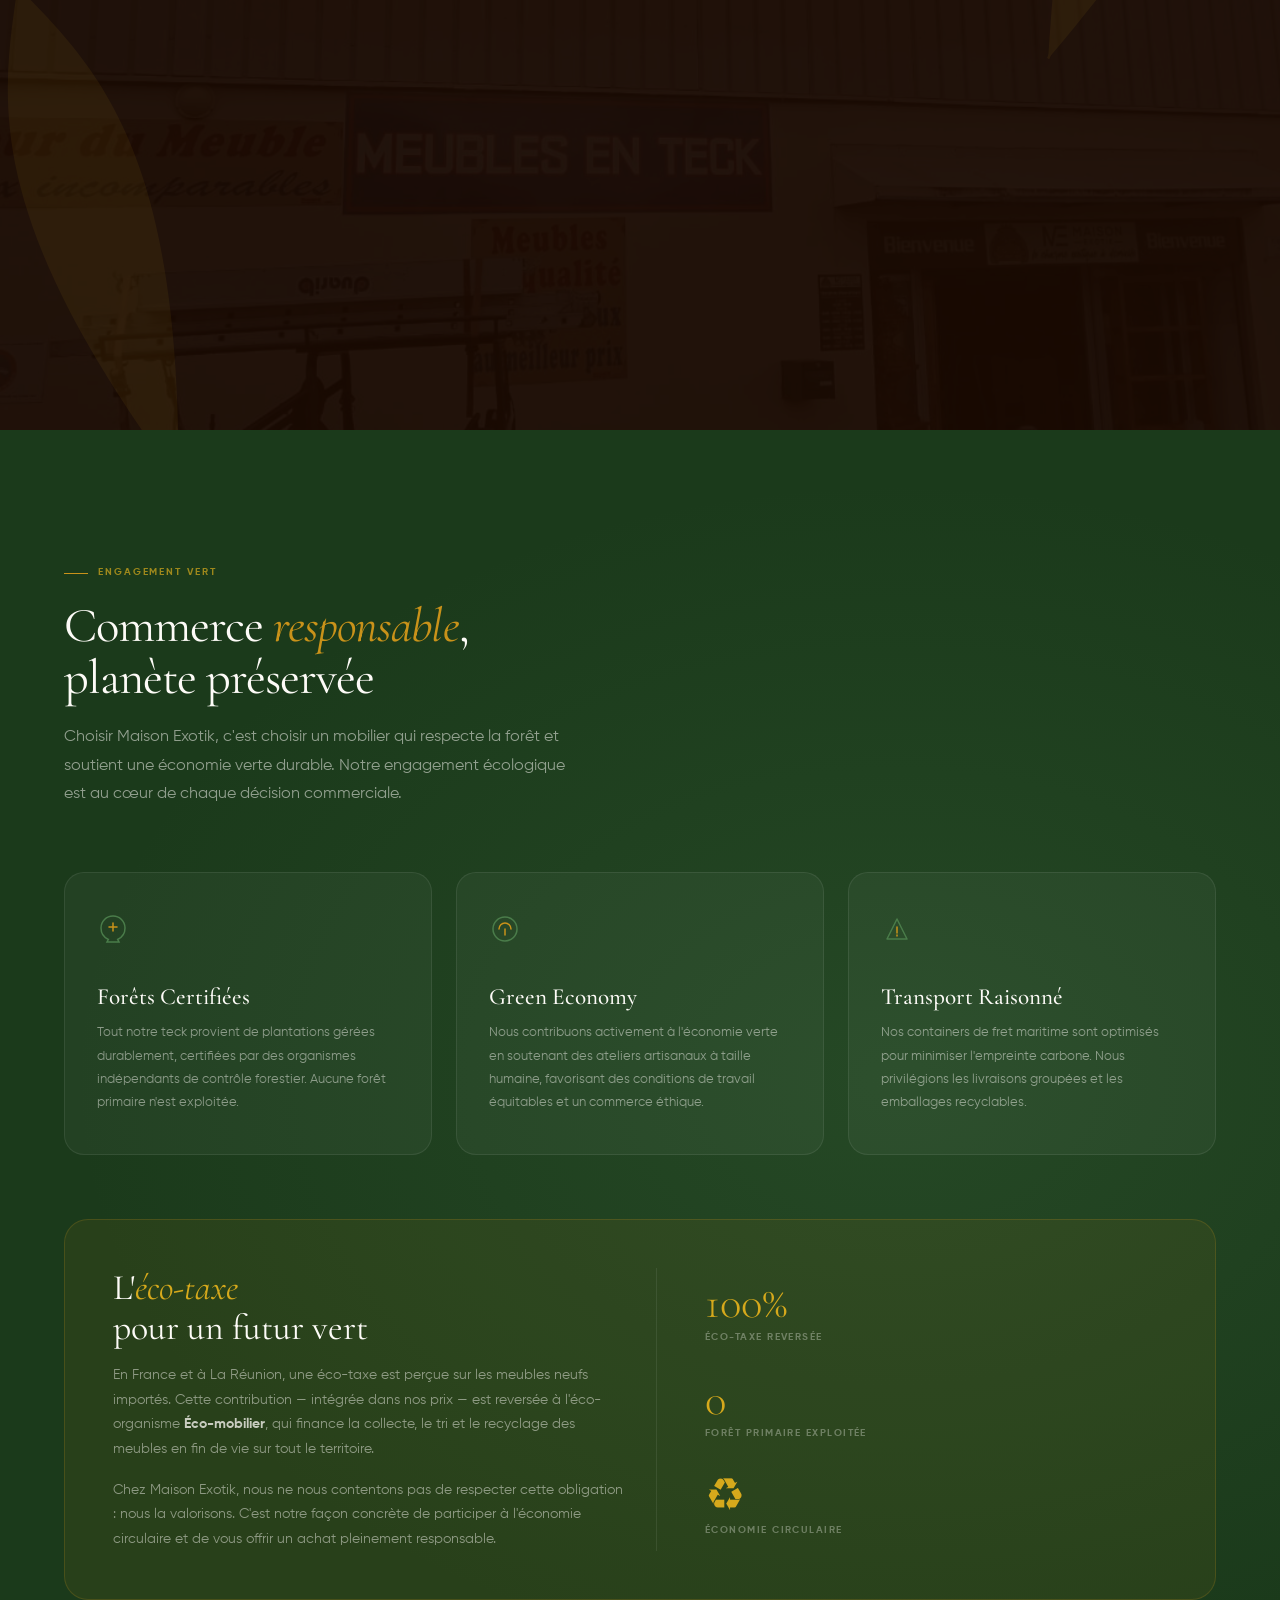
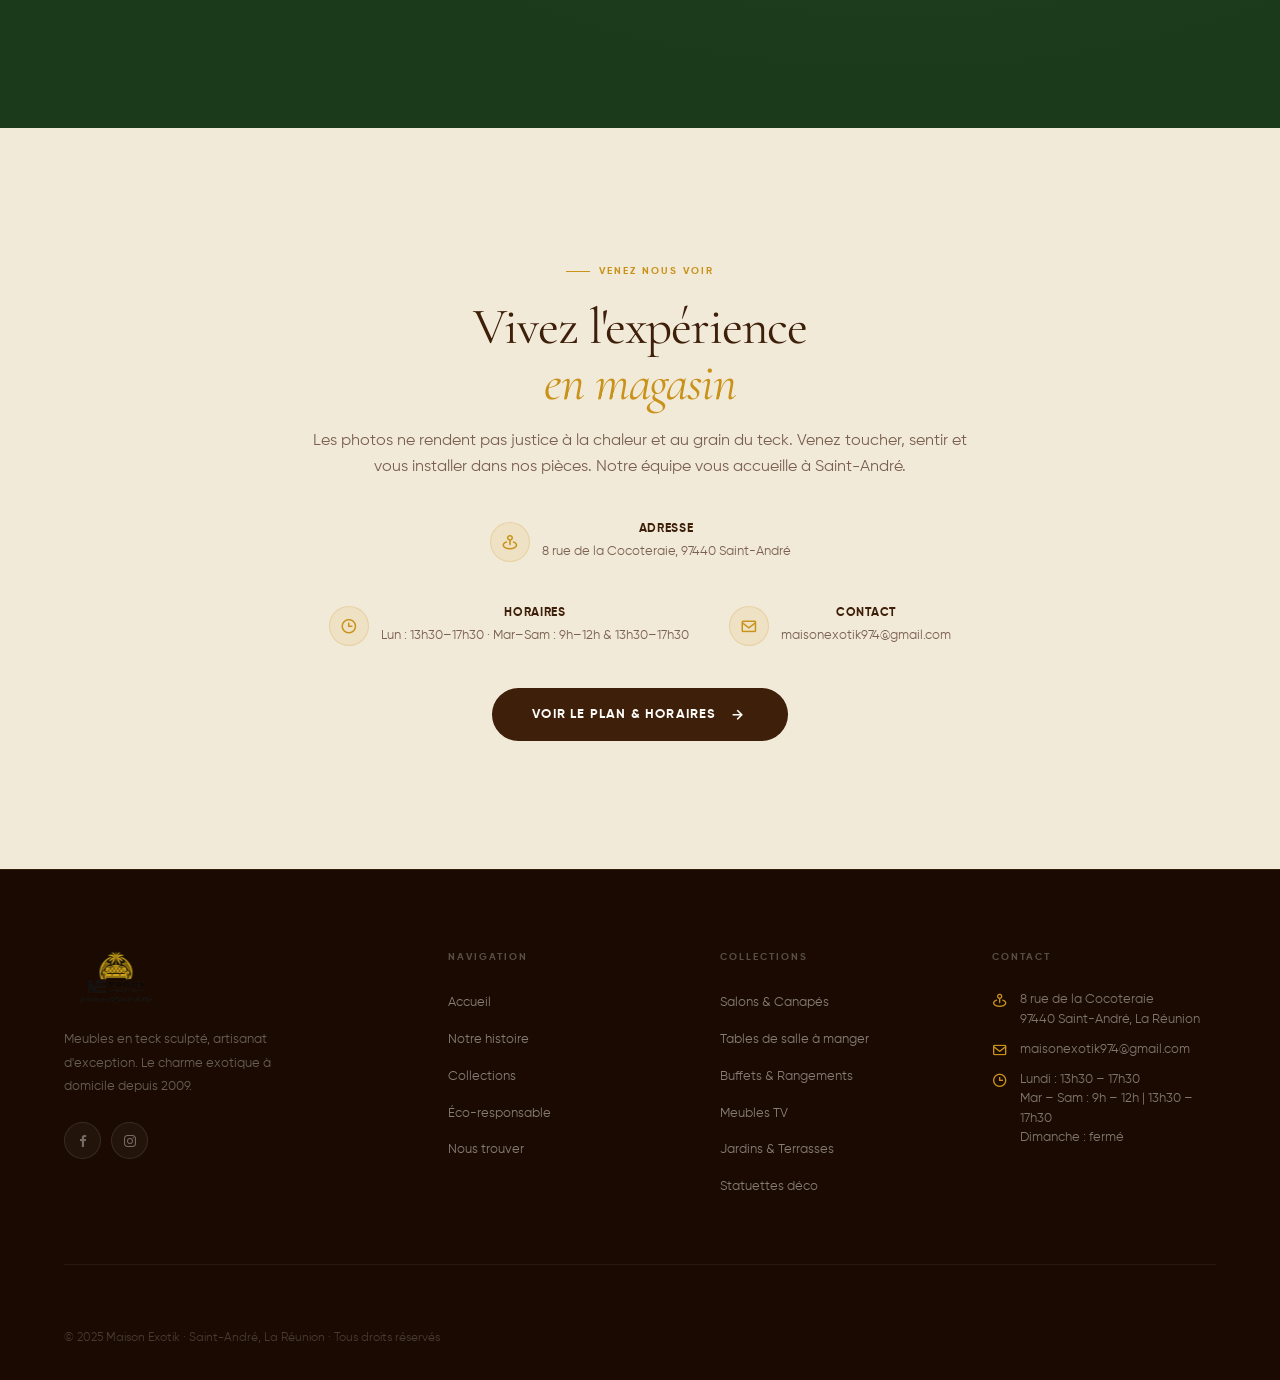
==== commit c2549323: "Suppression textes carrousel produits et références manguier - Carrousel produits : images seules, t" ====
--- a/index.html
+++ b/index.html
@@ -299,67 +299,37 @@
 
         <div class="swiper-slide prod-slide">
           <div class="prod-slide-img">
-            <img src="./assets/images/wooden-sofa-chair.png" alt="Salon en teck">
-          </div>
-          <div class="prod-slide-body">
-            <span class="prod-cat">Salon</span>
-            <div class="prod-name">Canapé Exotique Classique</div>
-            <p class="prod-desc">Teck massif sculpté, lignes épurées inspirées des architectures traditionnelles d'Asie.</p>
+            <img src="./assets/images/wooden-sofa-chair.png" alt="">
           </div>
         </div>
 
         <div class="swiper-slide prod-slide">
           <div class="prod-slide-img">
-            <img src="./assets/images/rubber-plant-wooden-sideboard-table.jpg" alt="Buffet teck">
-          </div>
-          <div class="prod-slide-body">
-            <span class="prod-cat">Rangement</span>
-            <div class="prod-name">Buffet Bali Sculpté</div>
-            <p class="prod-desc">Motifs floraux gravés à la main par des maîtres artisans, chaque pièce est unique.</p>
+            <img src="./assets/images/rubber-plant-wooden-sideboard-table.jpg" alt="">
           </div>
         </div>
 
         <div class="swiper-slide prod-slide">
           <div class="prod-slide-img">
-            <img src="./assets/images/cafe-bar-diner-paysage-ete.png" alt="Table jardin">
-          </div>
-          <div class="prod-slide-body">
-            <span class="prod-cat">Extérieur</span>
-            <div class="prod-name">Table de Jardin Bogor</div>
-            <p class="prod-desc">Résistante aux UV et aux intempéries tropicales, parfaite pour votre terrasse réunionnaise.</p>
+            <img src="./assets/images/cafe-bar-diner-paysage-ete.png" alt="">
           </div>
         </div>
 
         <div class="swiper-slide prod-slide">
           <div class="prod-slide-img">
-            <img src="./assets/images/vue-decoration-preside-maison-terrasse.png" alt="Terrasse teck">
-          </div>
-          <div class="prod-slide-body">
-            <span class="prod-cat">Terrasse</span>
-            <div class="prod-name">Salon de Terrasse Exotique</div>
-            <p class="prod-desc">Un espace de détente authentique, alliant confort moderne et chaleur du bois naturel.</p>
+            <img src="./assets/images/vue-decoration-preside-maison-terrasse.png" alt="">
           </div>
         </div>
 
         <div class="swiper-slide prod-slide">
           <div class="prod-slide-img">
-            <img src="./assets/images/roses-wine-glass-ice-bucket-wooden-table-restaurant.jpg" alt="Table restaurant teck">
-          </div>
-          <div class="prod-slide-body">
-            <span class="prod-cat">Table</span>
-            <div class="prod-name">Table Centrale Solo</div>
-            <p class="prod-desc">La pièce maîtresse de votre salle à manger. Teck grade A, finition huile naturelle.</p>
+            <img src="./assets/images/roses-wine-glass-ice-bucket-wooden-table-restaurant.jpg" alt="">
           </div>
         </div>
 
         <div class="swiper-slide prod-slide">
           <div class="prod-slide-img">
-            <img src="./assets/images/image 2.png" alt="Décoration teck">
-          </div>
-          <div class="prod-slide-body">
-            <span class="prod-cat">Déco</span>
-            <div class="prod-name">Collection Statuettes</div>
-            <p class="prod-desc">Sculptures décoratives en teck et bois de manguier, chaque pièce est unique.</p>
+            <img src="./assets/images/image 2.png" alt="">
           </div>
         </div>
 
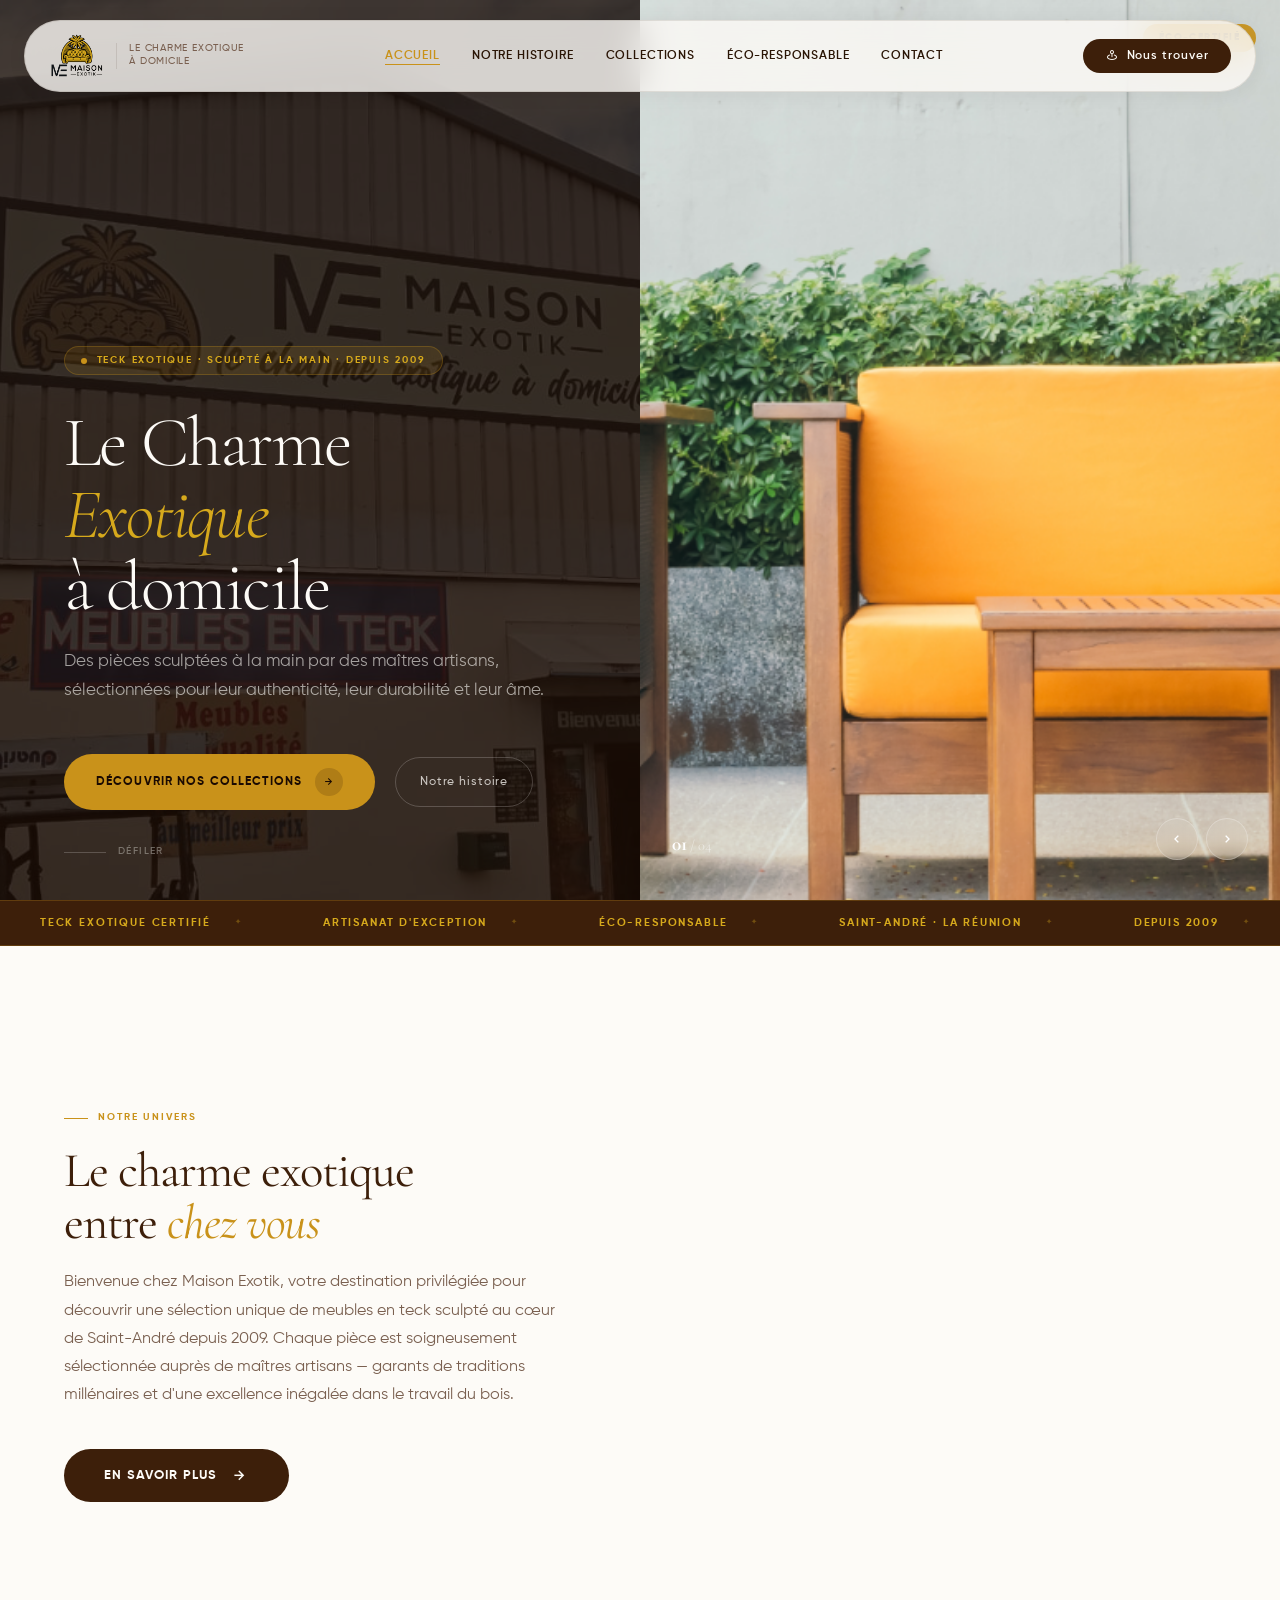
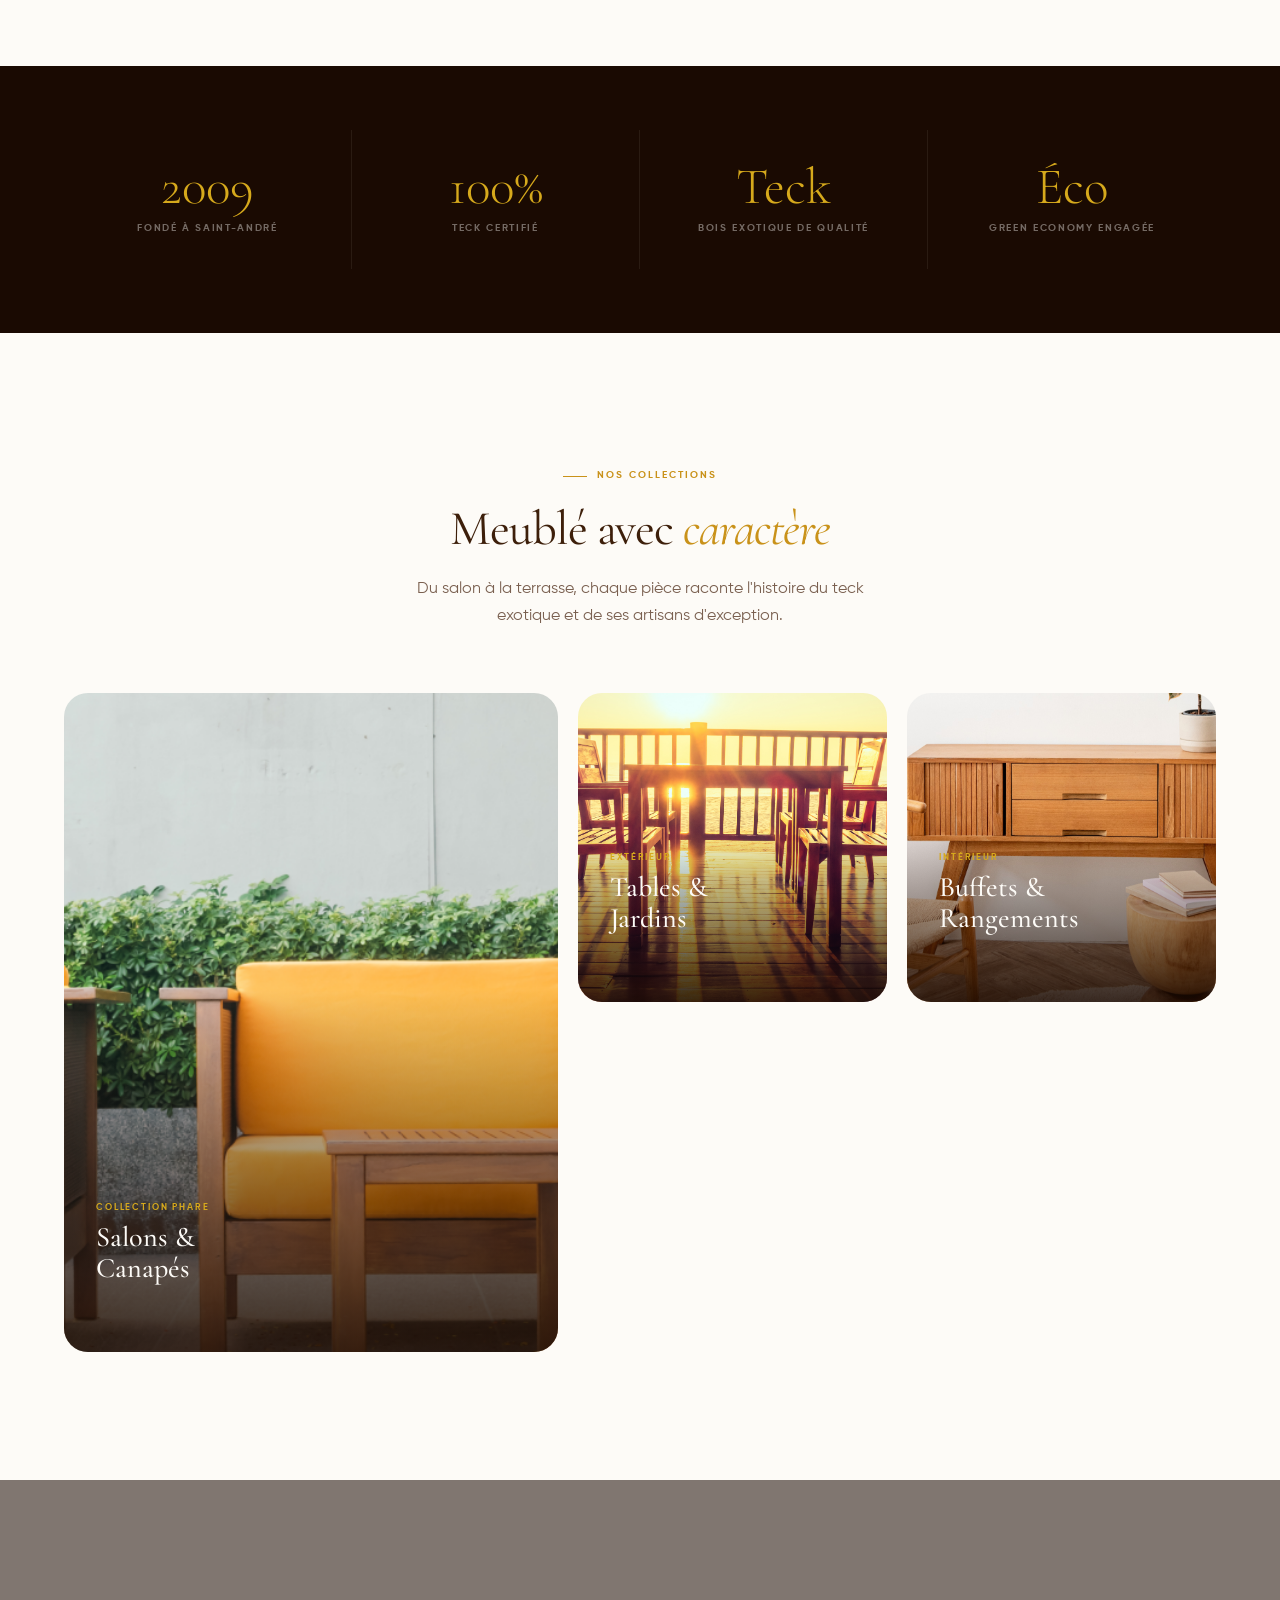
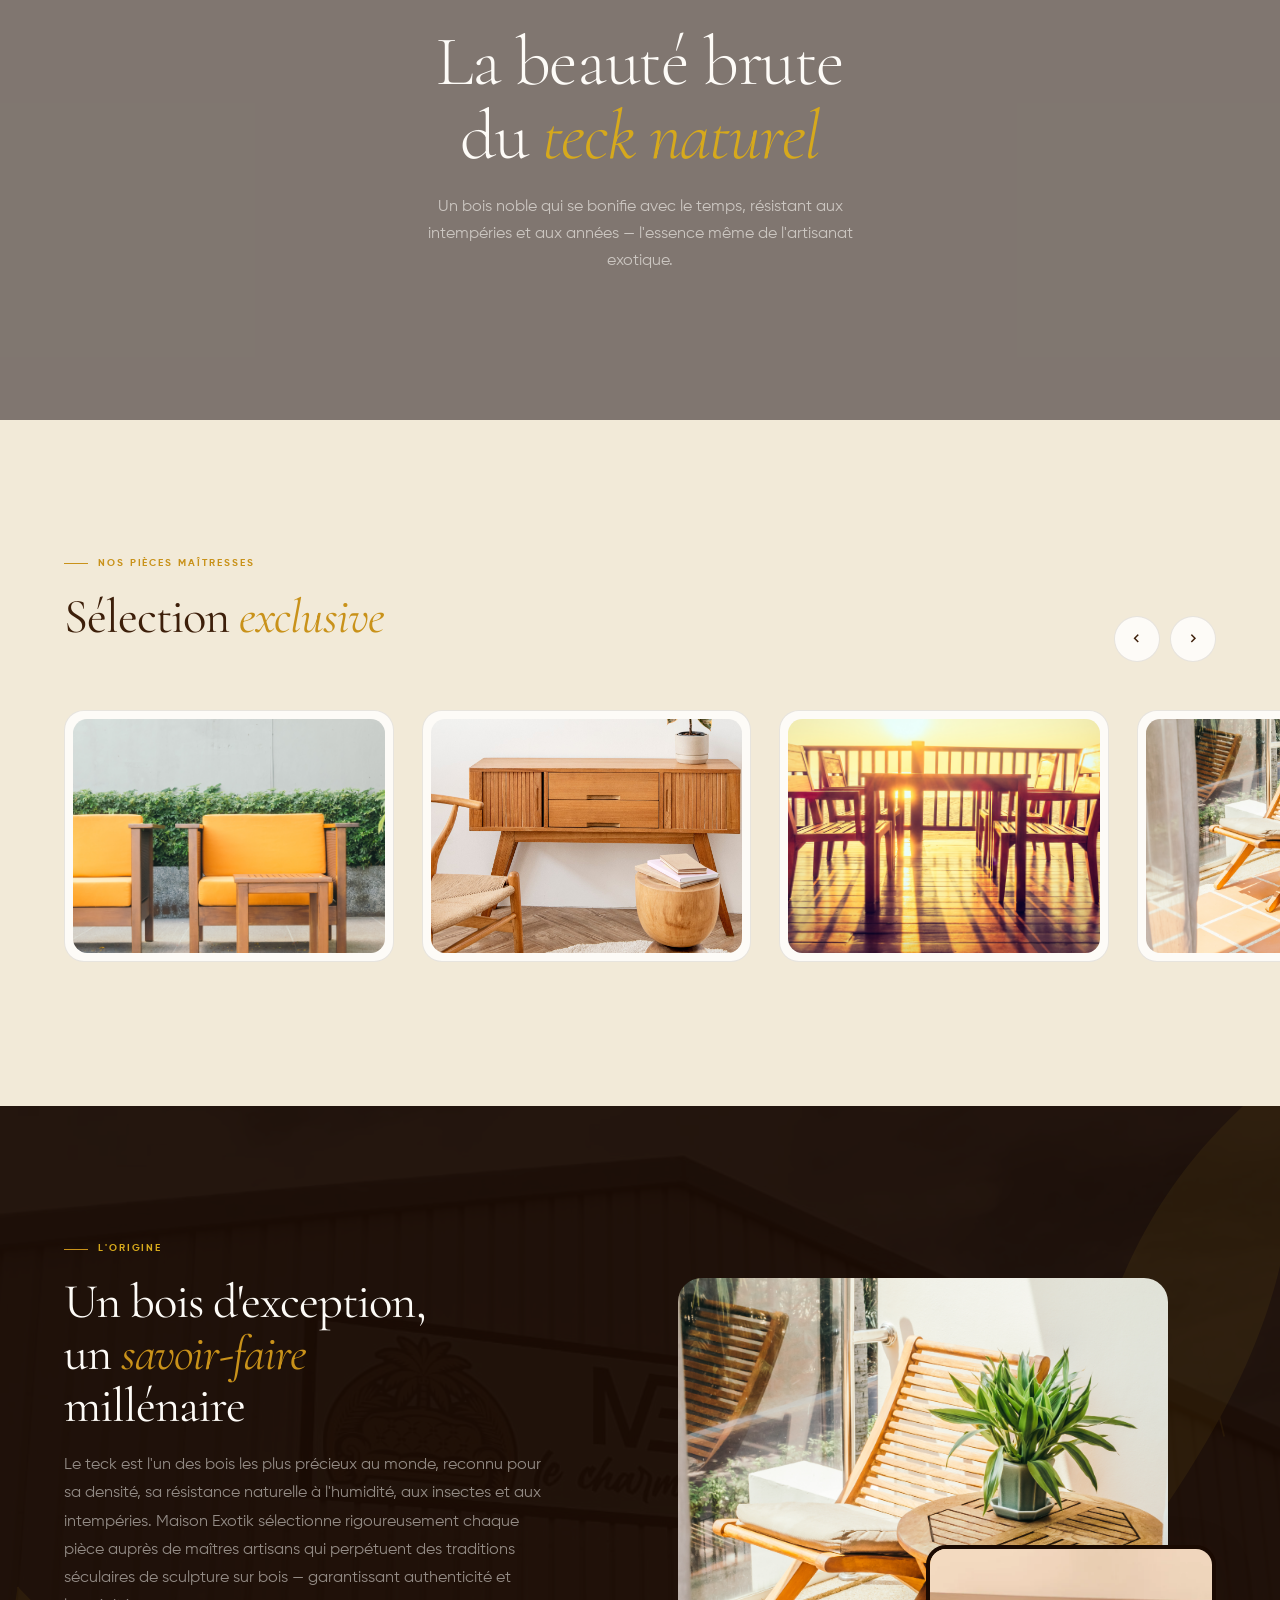
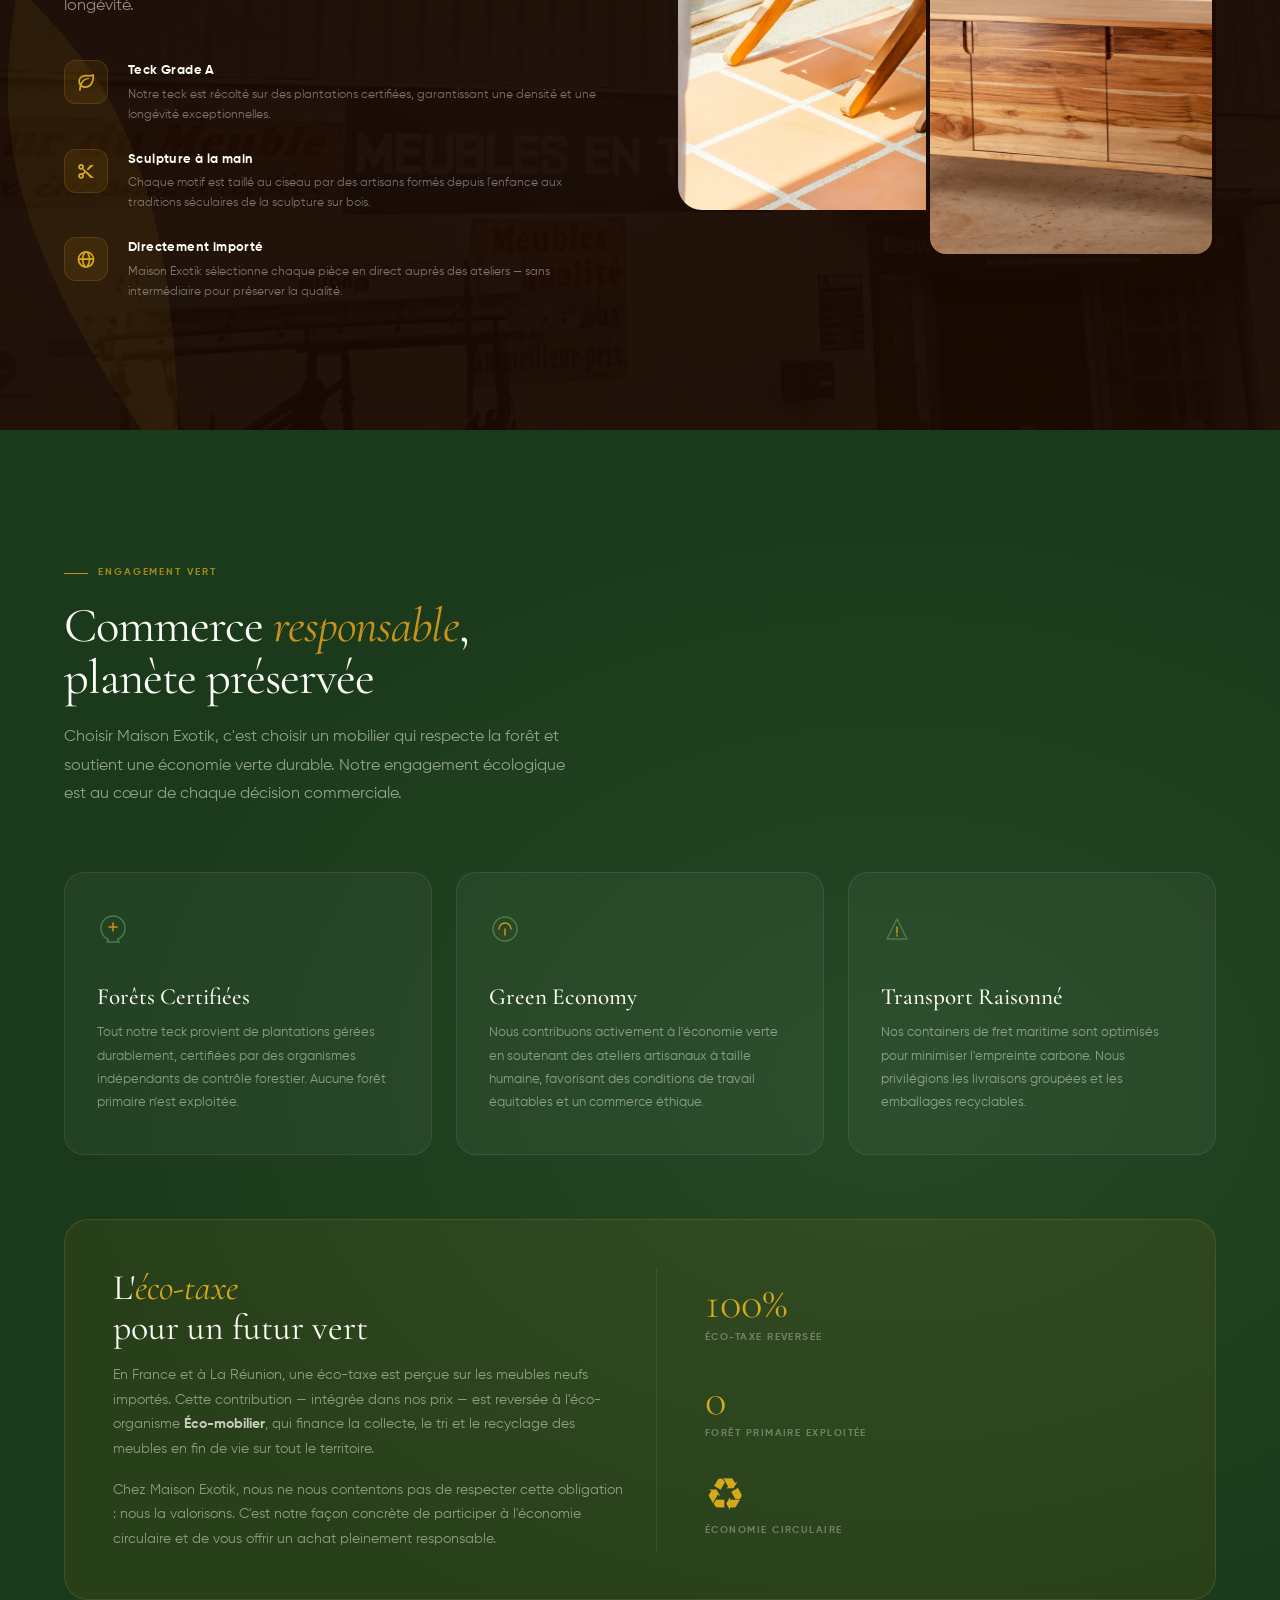
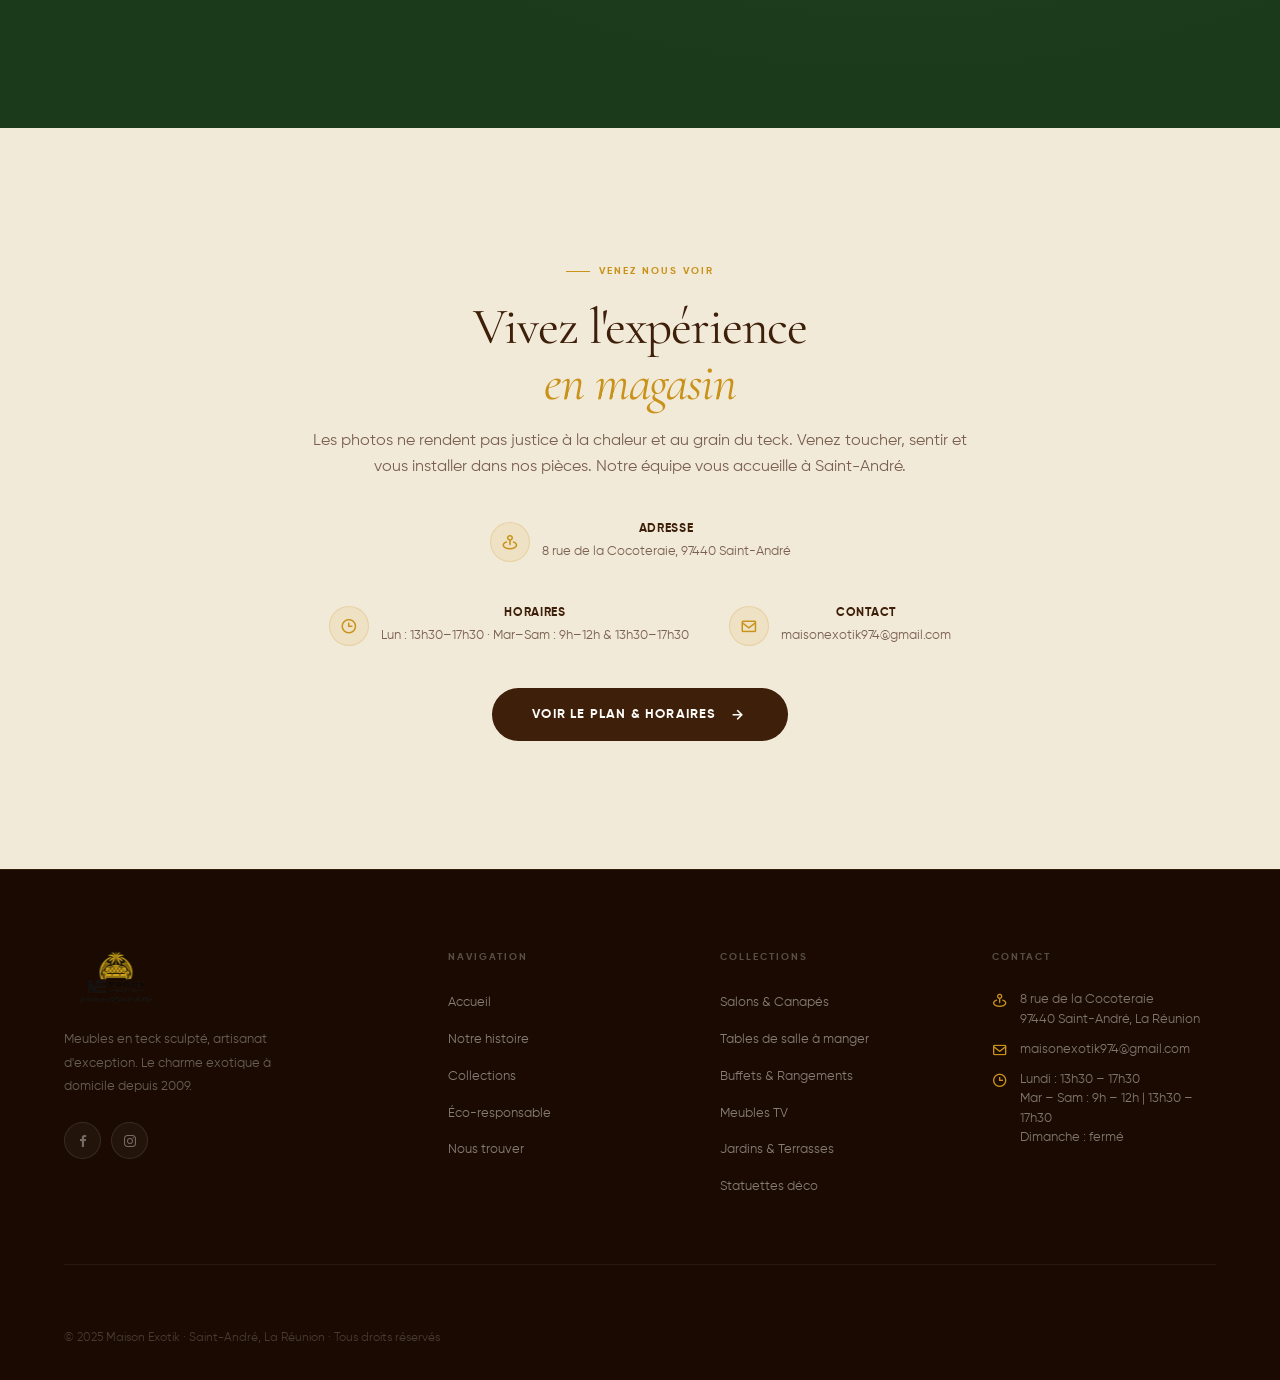
==== commit a3b0503f: "Appliquer 3 modifications visuelles sur la page d'accueil - Ajout du lien Contact dans la barre de n" ====
--- a/index.html
+++ b/index.html
@@ -35,6 +35,7 @@
       <li><a href="about-us.html">Notre histoire</a></li>
       <li><a href="#collections">Collections</a></li>
       <li><a href="#eco">Éco-responsable</a></li>
+      <li><a href="#contact">Contact</a></li>
     </ul>
     <a href="#contact" class="nav-links nav-cta">
       <i class='bx bx-map-pin'></i> Nous trouver
@@ -66,7 +67,7 @@
           Teck Exotique · Sculpté à la Main · Depuis 2009
         </div>
         <h1 class="hero-title">
-          L'Art du<br><em>Teck Sculpté</em><br>à La Réunion
+          Le Charme<br><em>Exotique</em><br>à domicile
         </h1>
         <p class="hero-sub">
           Des pièces sculptées à la main par des maîtres artisans,
@@ -168,13 +169,6 @@
       <a href="about-us.html" class="btn-teak reveal reveal-d3" style="align-self:flex-start">
         En savoir plus <i class='bx bx-right-arrow-alt' style="font-size:1.1rem"></i>
       </a>
-    </div>
-    <div class="about-right">
-      <img src="./assets/images/rubber-plant-wooden-sideboard-table.jpg" alt="Buffet en teck sculpté">
-      <div class="about-floating-card">
-        <h4>Bois Exotique Certifié</h4>
-        <p>Artisanat traditionnel · Qualité supérieure</p>
-      </div>
     </div>
   </section>
 
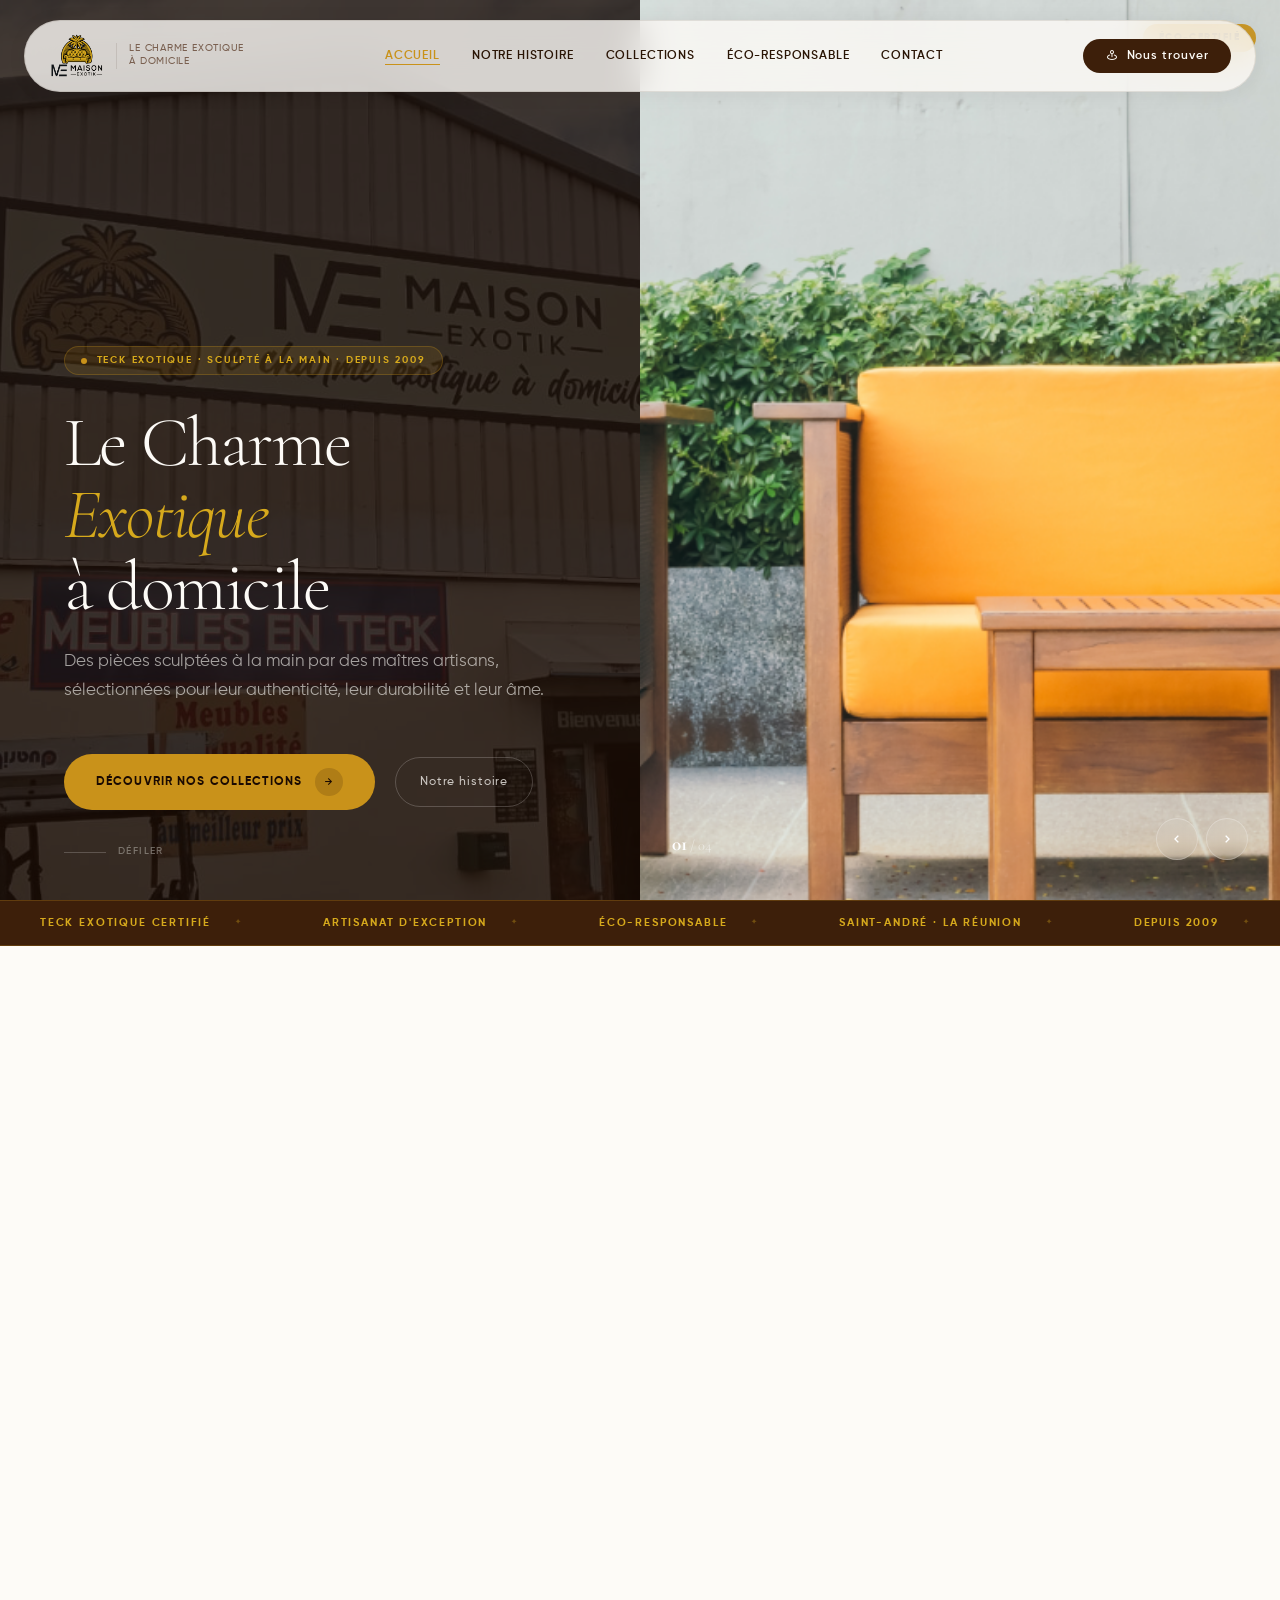
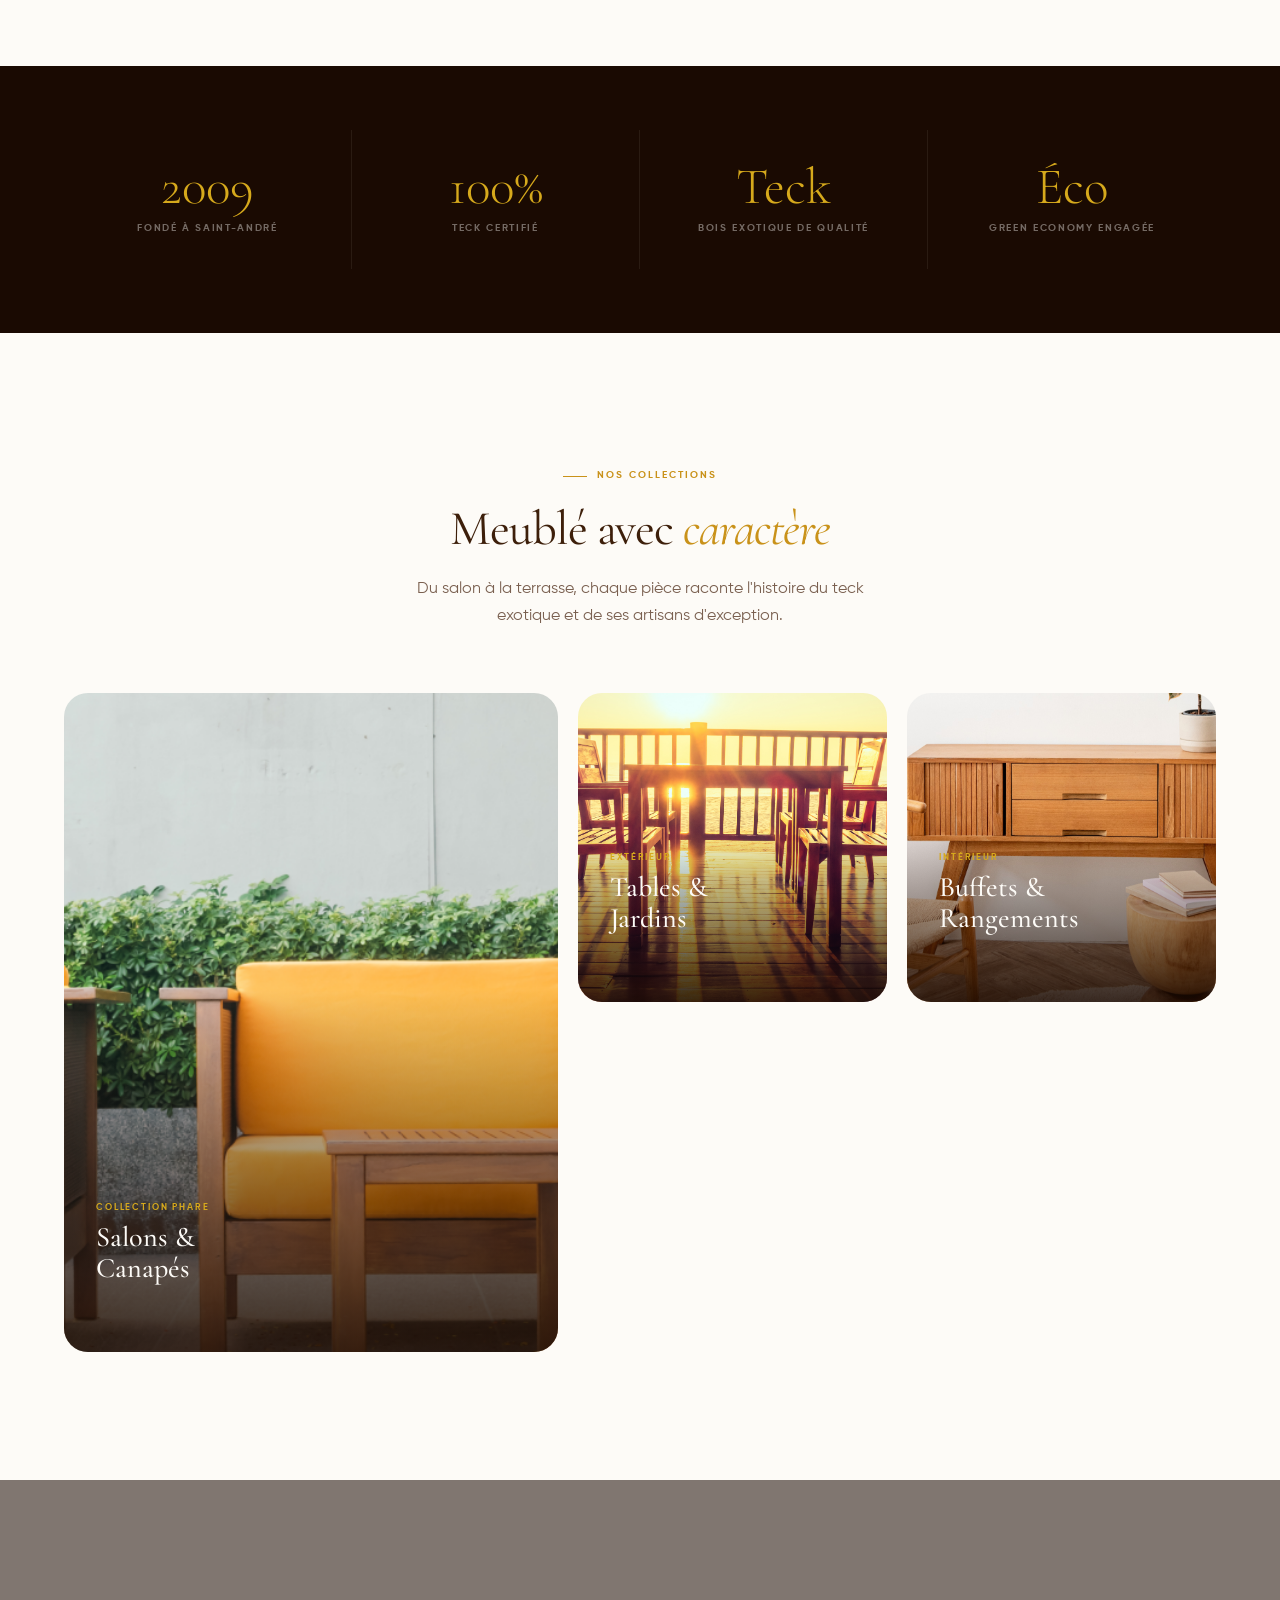
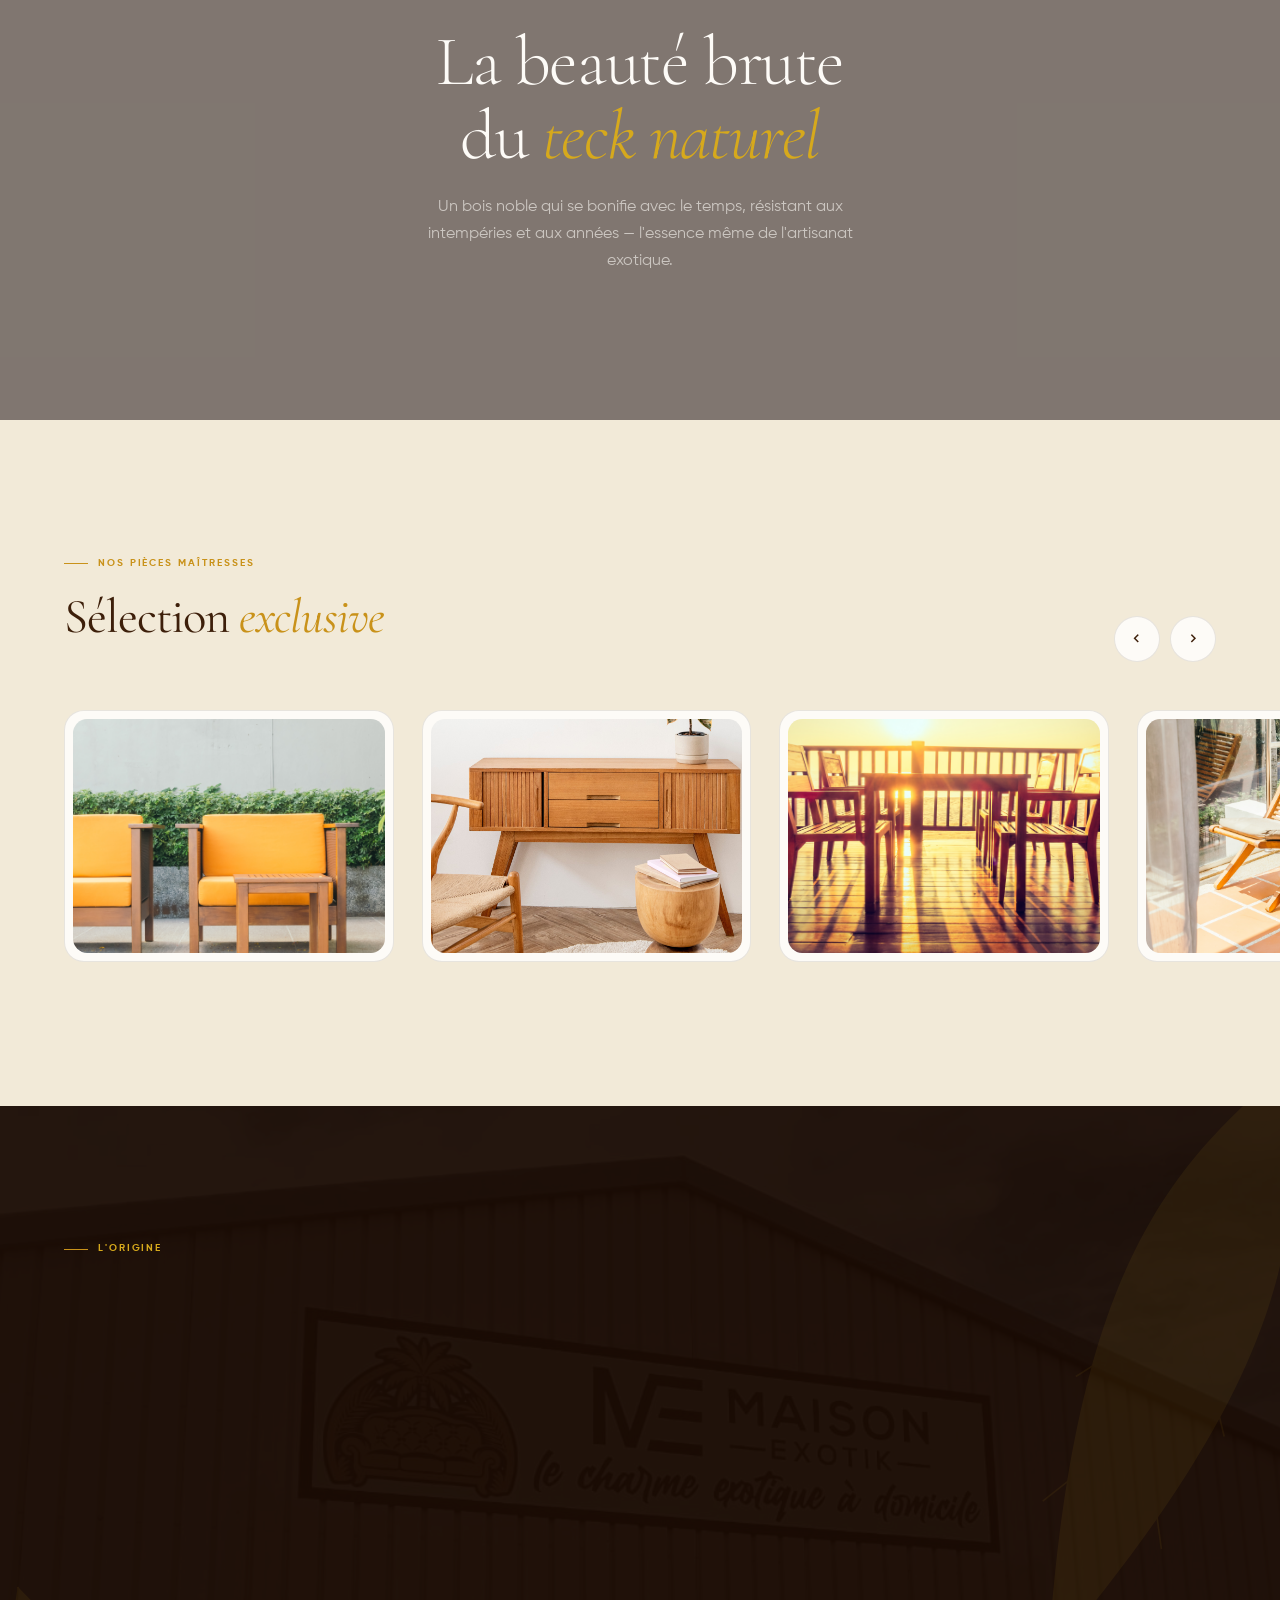
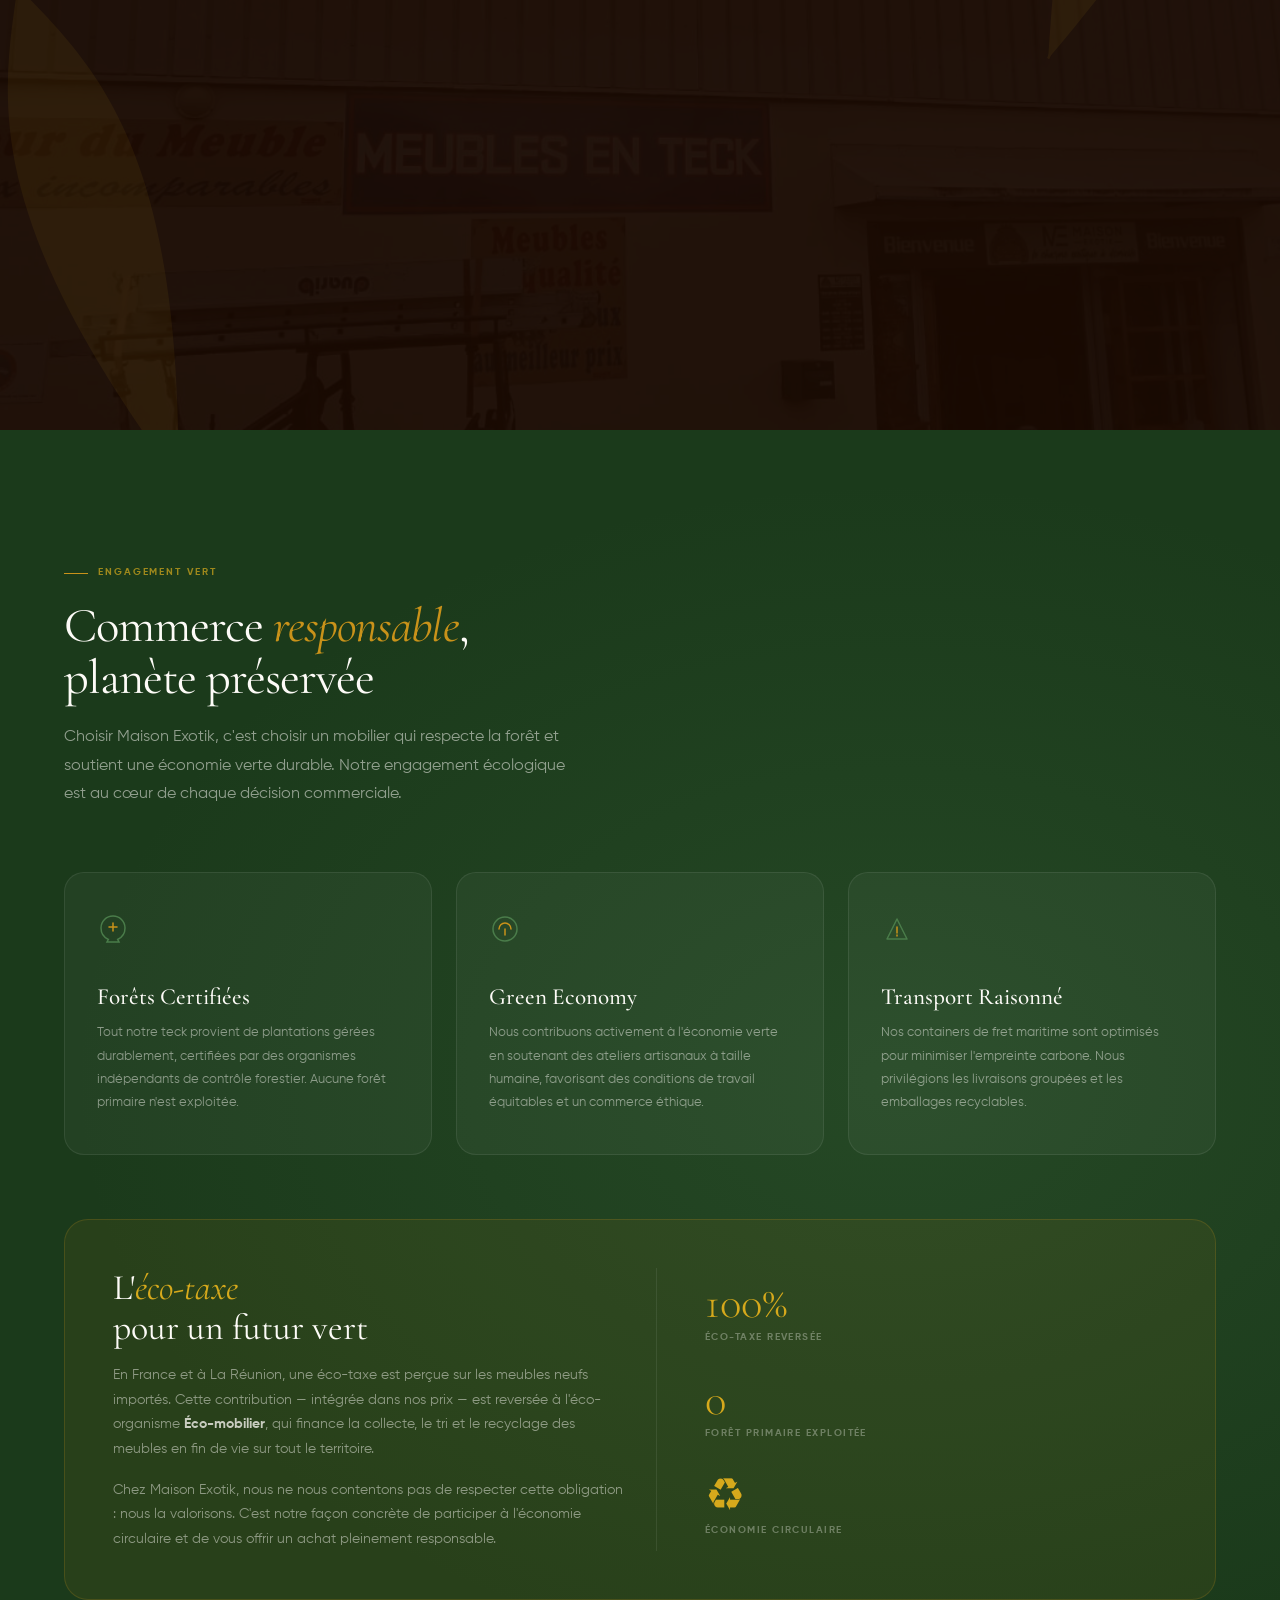
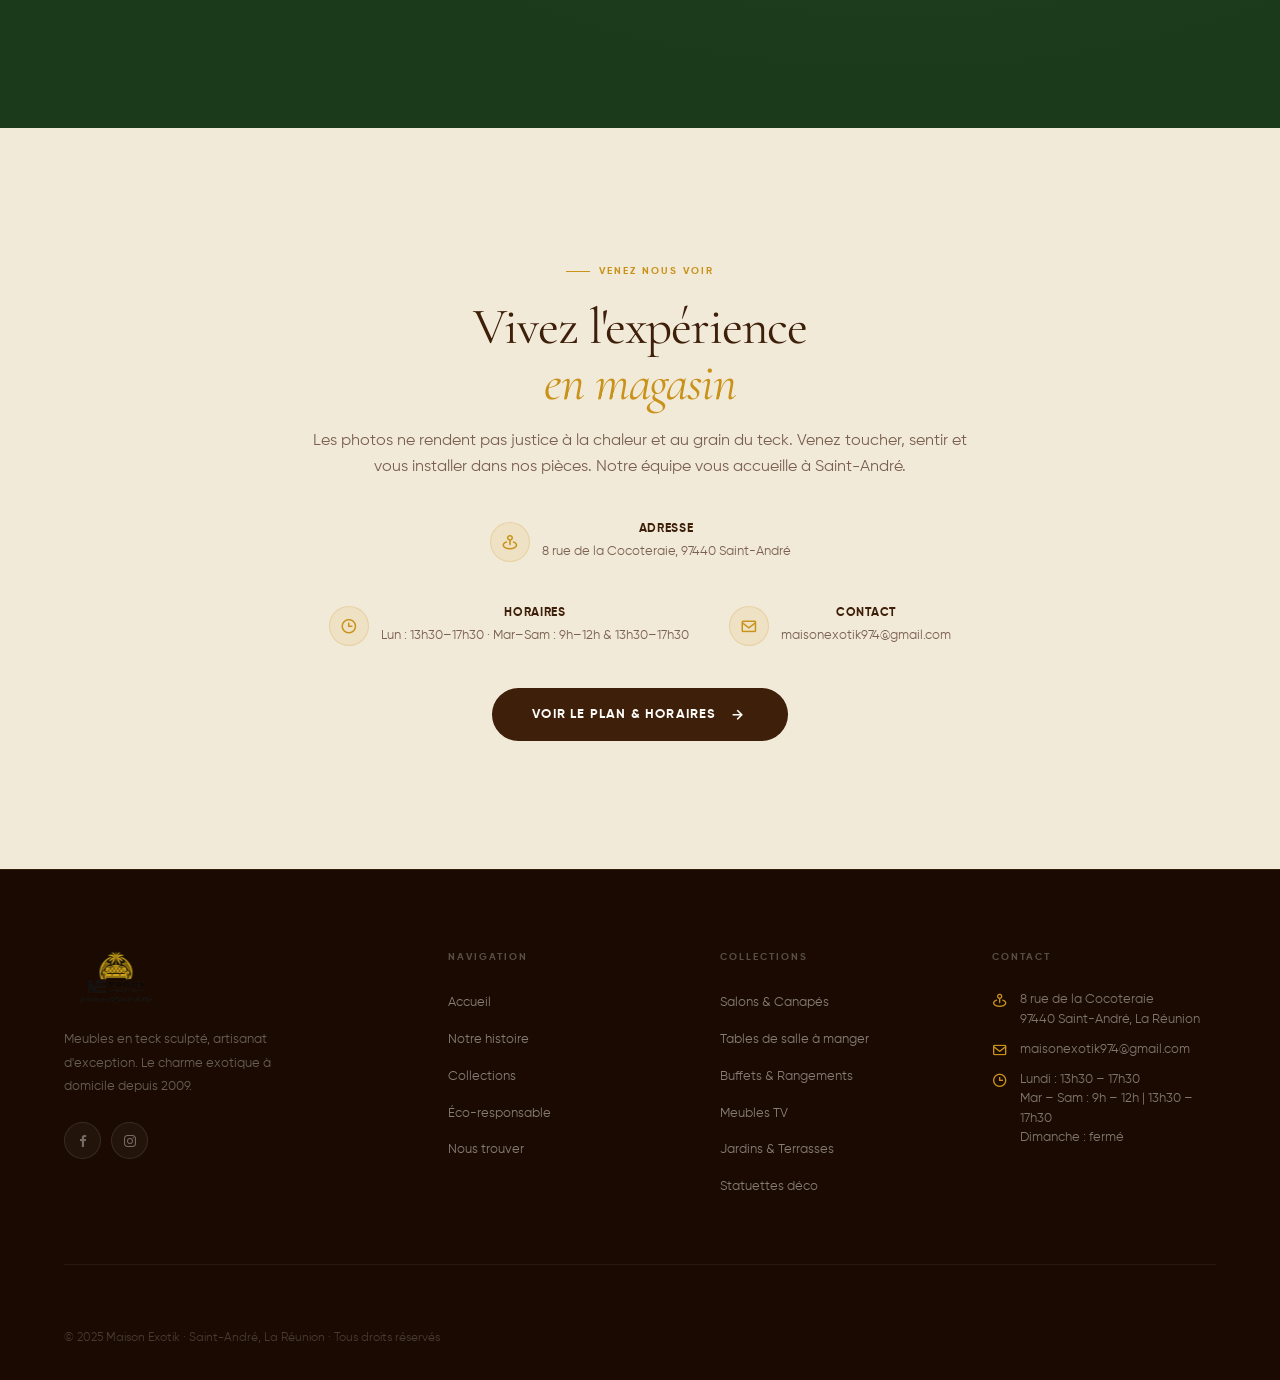
==== commit 38c65b58: "Vider la section about-teaser (texte + image supprimés) Suppression du contenu texte de la section a" ====
--- a/index.html
+++ b/index.html
@@ -153,24 +153,7 @@
   <!-- ═══════════════════════════════════════════════════
        ABOUT TEASER
   ════════════════════════════════════════════════════ -->
-  <section class="about-teaser">
-    <div class="about-left">
-      <span class="s-label reveal">Notre univers</span>
-      <h2 class="s-title reveal reveal-d1">
-        Le charme exotique<br>entre <em>chez vous</em>
-      </h2>
-      <p class="s-body reveal reveal-d2">
-        Bienvenue chez Maison Exotik, votre destination privilégiée pour découvrir
-        une sélection unique de meubles en teck sculpté au cœur de Saint-André
-        depuis 2009. Chaque pièce est soigneusement sélectionnée auprès de maîtres
-        artisans — garants de traditions millénaires et d'une excellence inégalée
-        dans le travail du bois.
-      </p>
-      <a href="about-us.html" class="btn-teak reveal reveal-d3" style="align-self:flex-start">
-        En savoir plus <i class='bx bx-right-arrow-alt' style="font-size:1.1rem"></i>
-      </a>
-    </div>
-  </section>
+  <section class="about-teaser"></section>
 
   <!-- ═══════════════════════════════════════════════════
        STATS
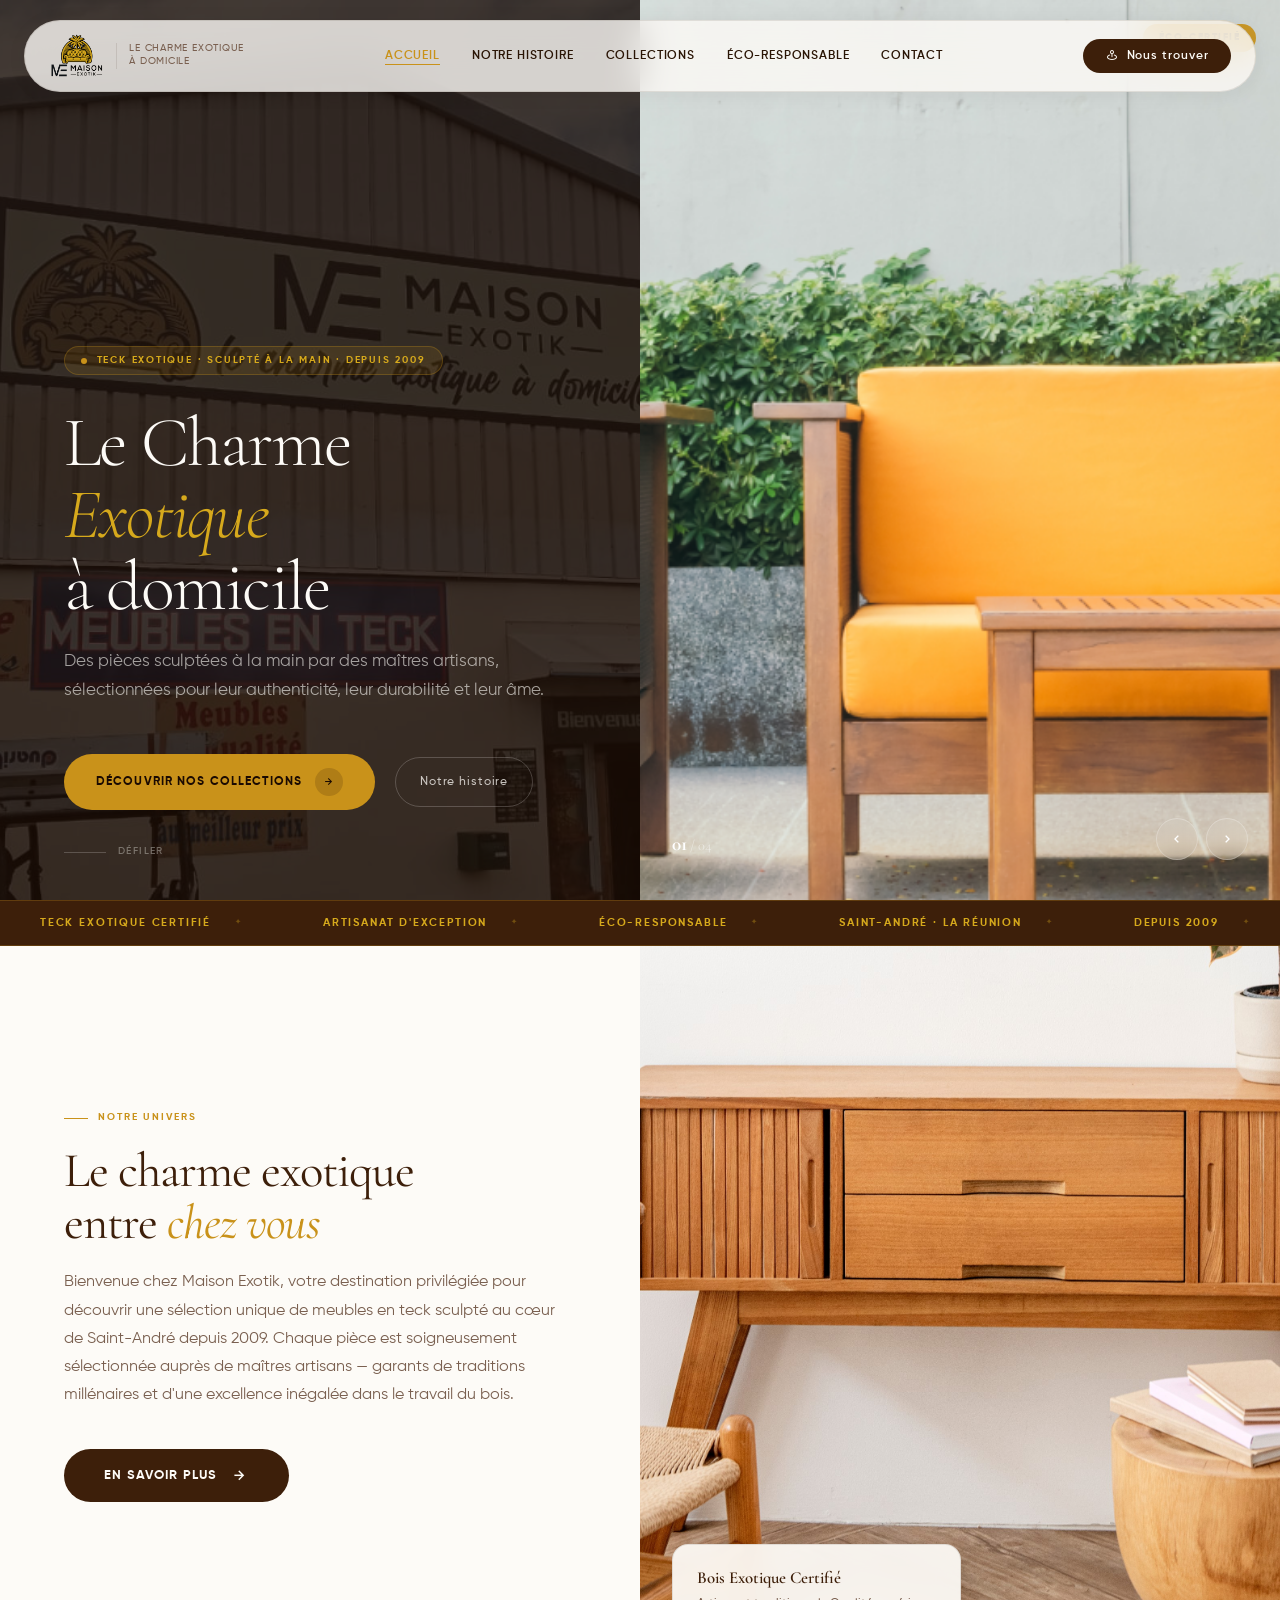
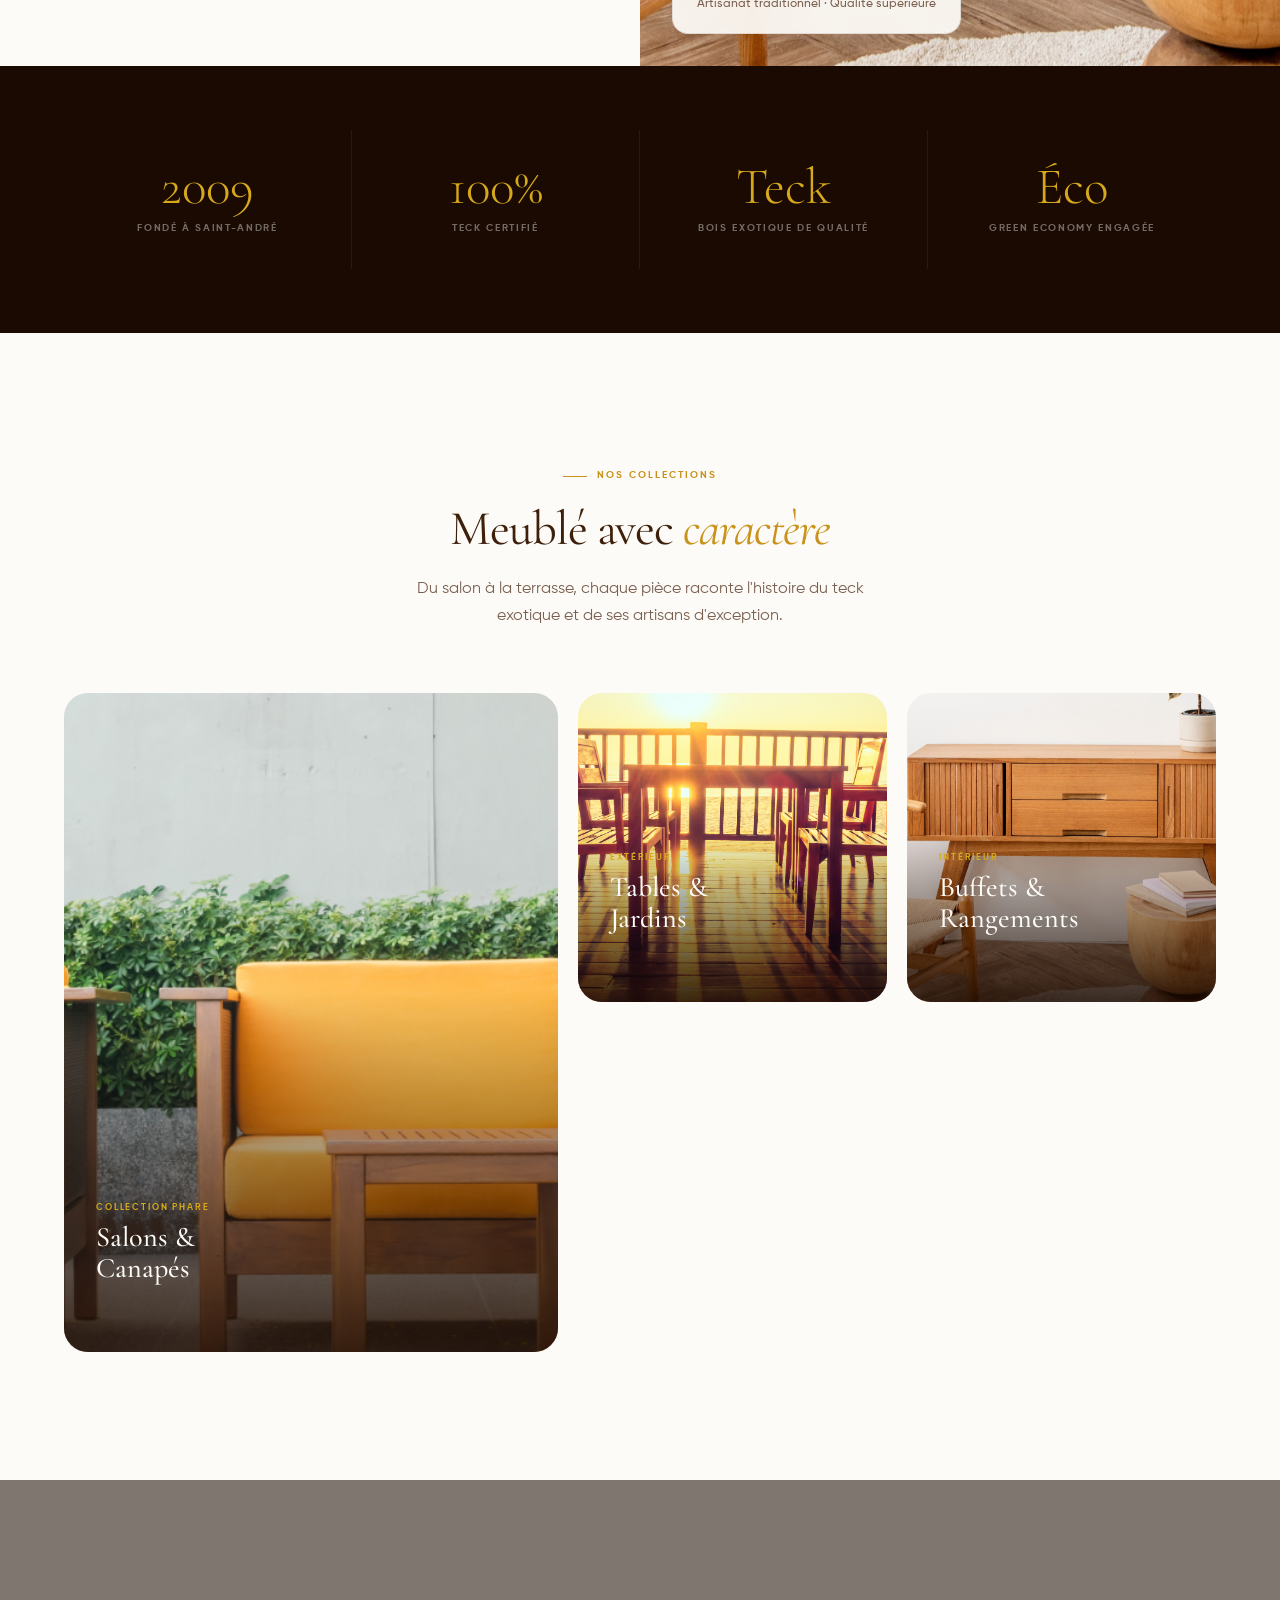
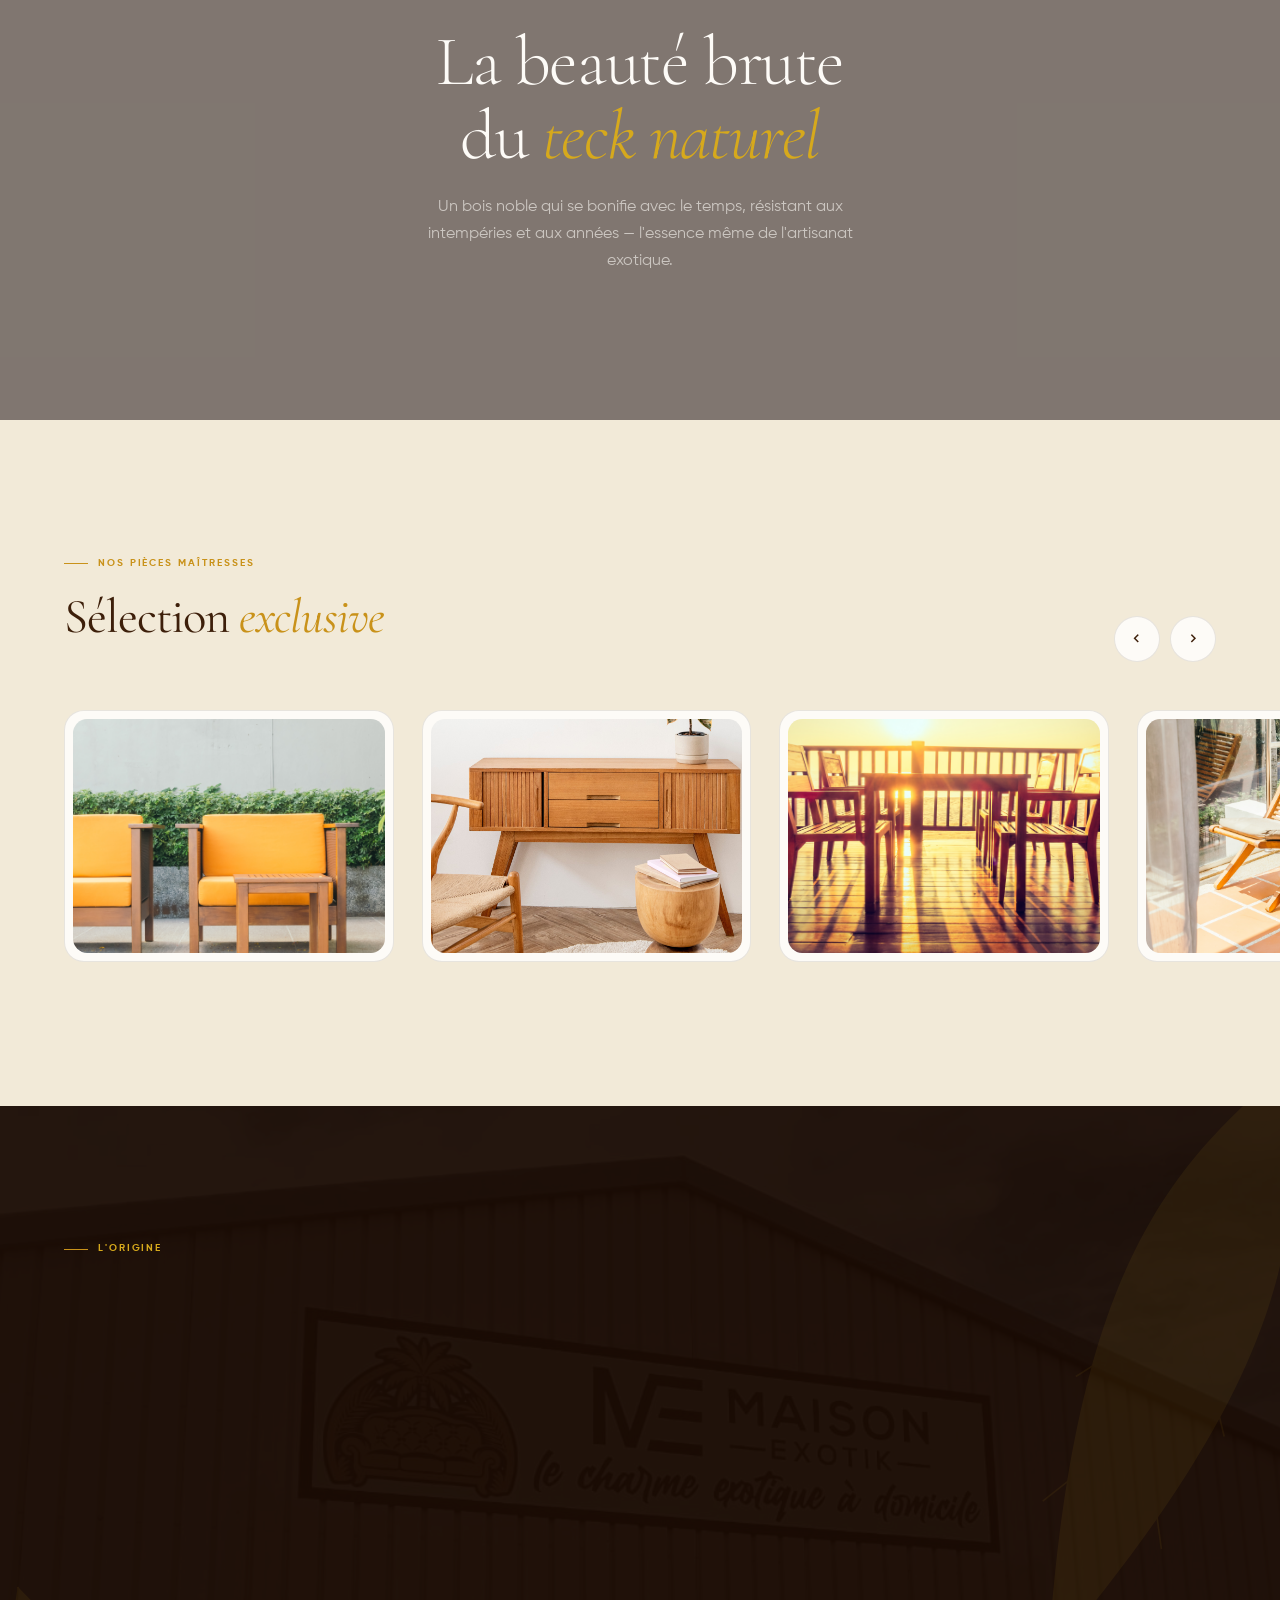
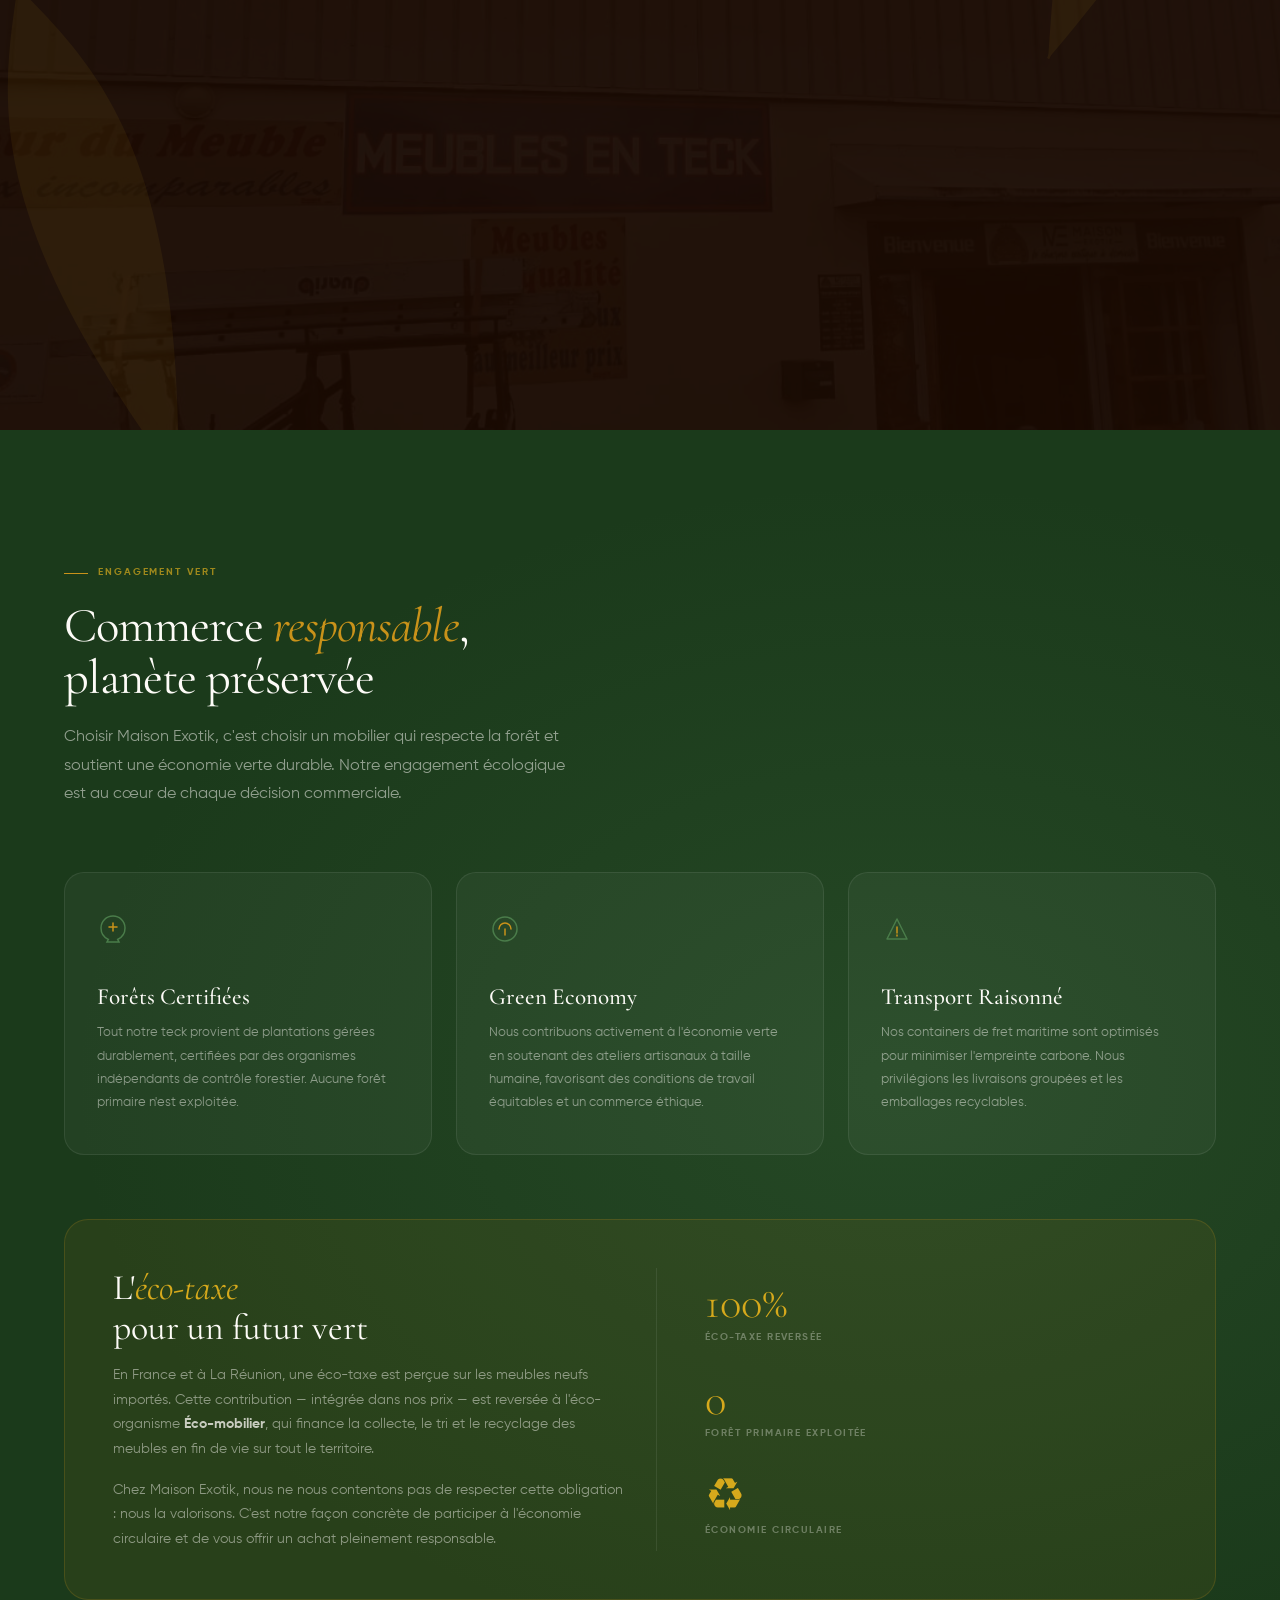
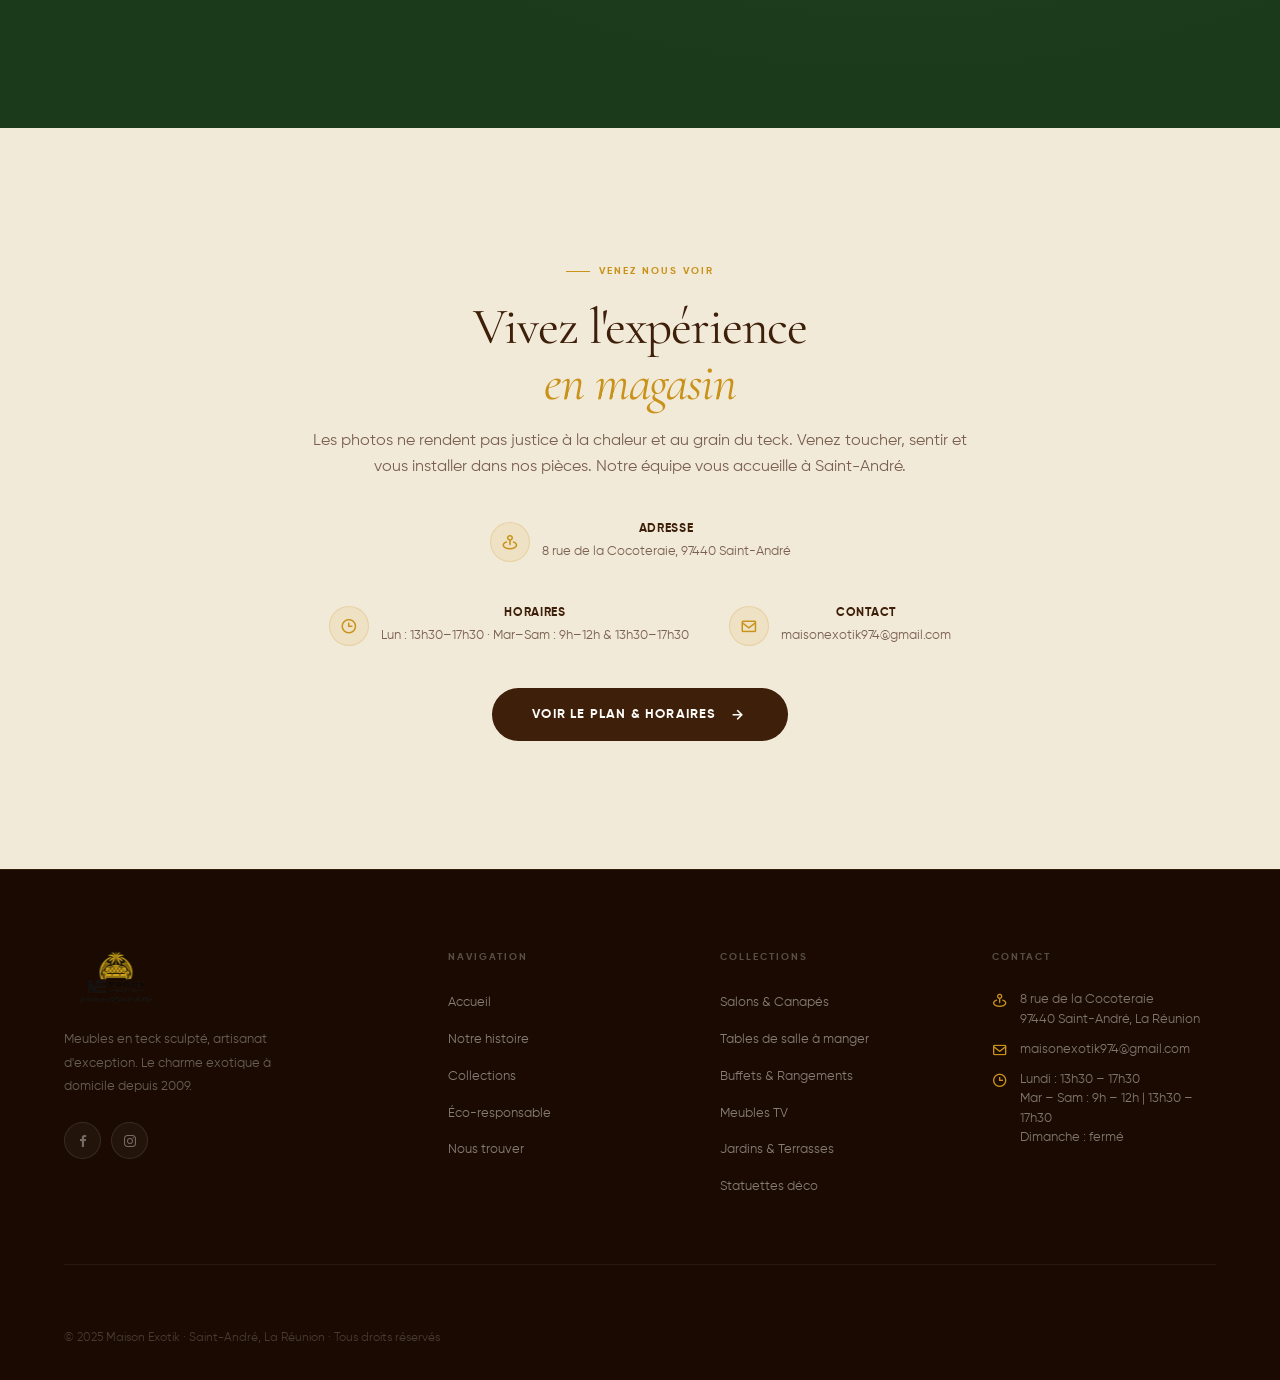
==== commit c9f4143b: "Restaurer la section about-teaser sur la page d'accueil La suppression était un malentendu — seul le" ====
--- a/index.html
+++ b/index.html
@@ -153,7 +153,31 @@
   <!-- ═══════════════════════════════════════════════════
        ABOUT TEASER
   ════════════════════════════════════════════════════ -->
-  <section class="about-teaser"></section>
+  <section class="about-teaser">
+    <div class="about-left">
+      <span class="s-label reveal">Notre univers</span>
+      <h2 class="s-title reveal reveal-d1">
+        Le charme exotique<br>entre <em>chez vous</em>
+      </h2>
+      <p class="s-body reveal reveal-d2">
+        Bienvenue chez Maison Exotik, votre destination privilégiée pour découvrir
+        une sélection unique de meubles en teck sculpté au cœur de Saint-André
+        depuis 2009. Chaque pièce est soigneusement sélectionnée auprès de maîtres
+        artisans — garants de traditions millénaires et d'une excellence inégalée
+        dans le travail du bois.
+      </p>
+      <a href="about-us.html" class="btn-teak reveal reveal-d3" style="align-self:flex-start">
+        En savoir plus <i class='bx bx-right-arrow-alt' style="font-size:1.1rem"></i>
+      </a>
+    </div>
+    <div class="about-right">
+      <img src="./assets/images/rubber-plant-wooden-sideboard-table.jpg" alt="Buffet en teck sculpté">
+      <div class="about-floating-card">
+        <h4>Bois Exotique Certifié</h4>
+        <p>Artisanat traditionnel · Qualité supérieure</p>
+      </div>
+    </div>
+  </section>
 
   <!-- ═══════════════════════════════════════════════════
        STATS
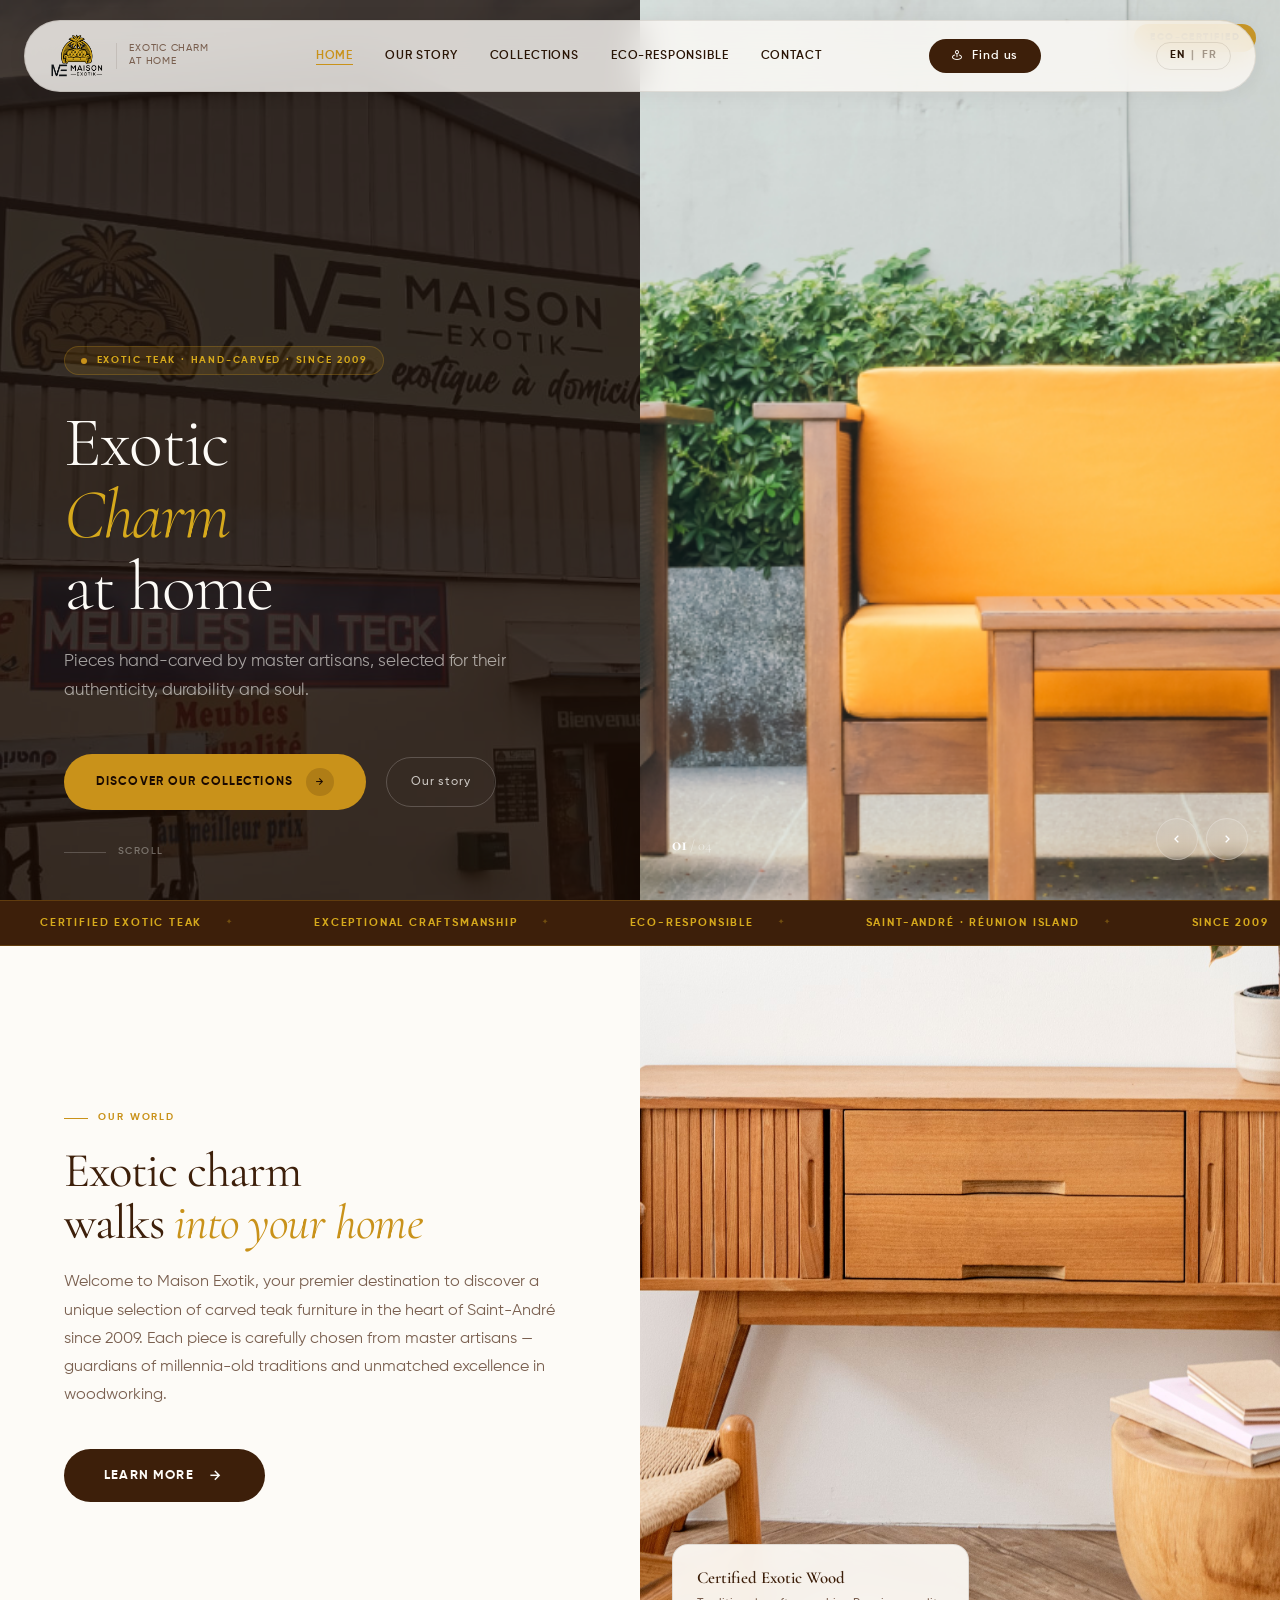
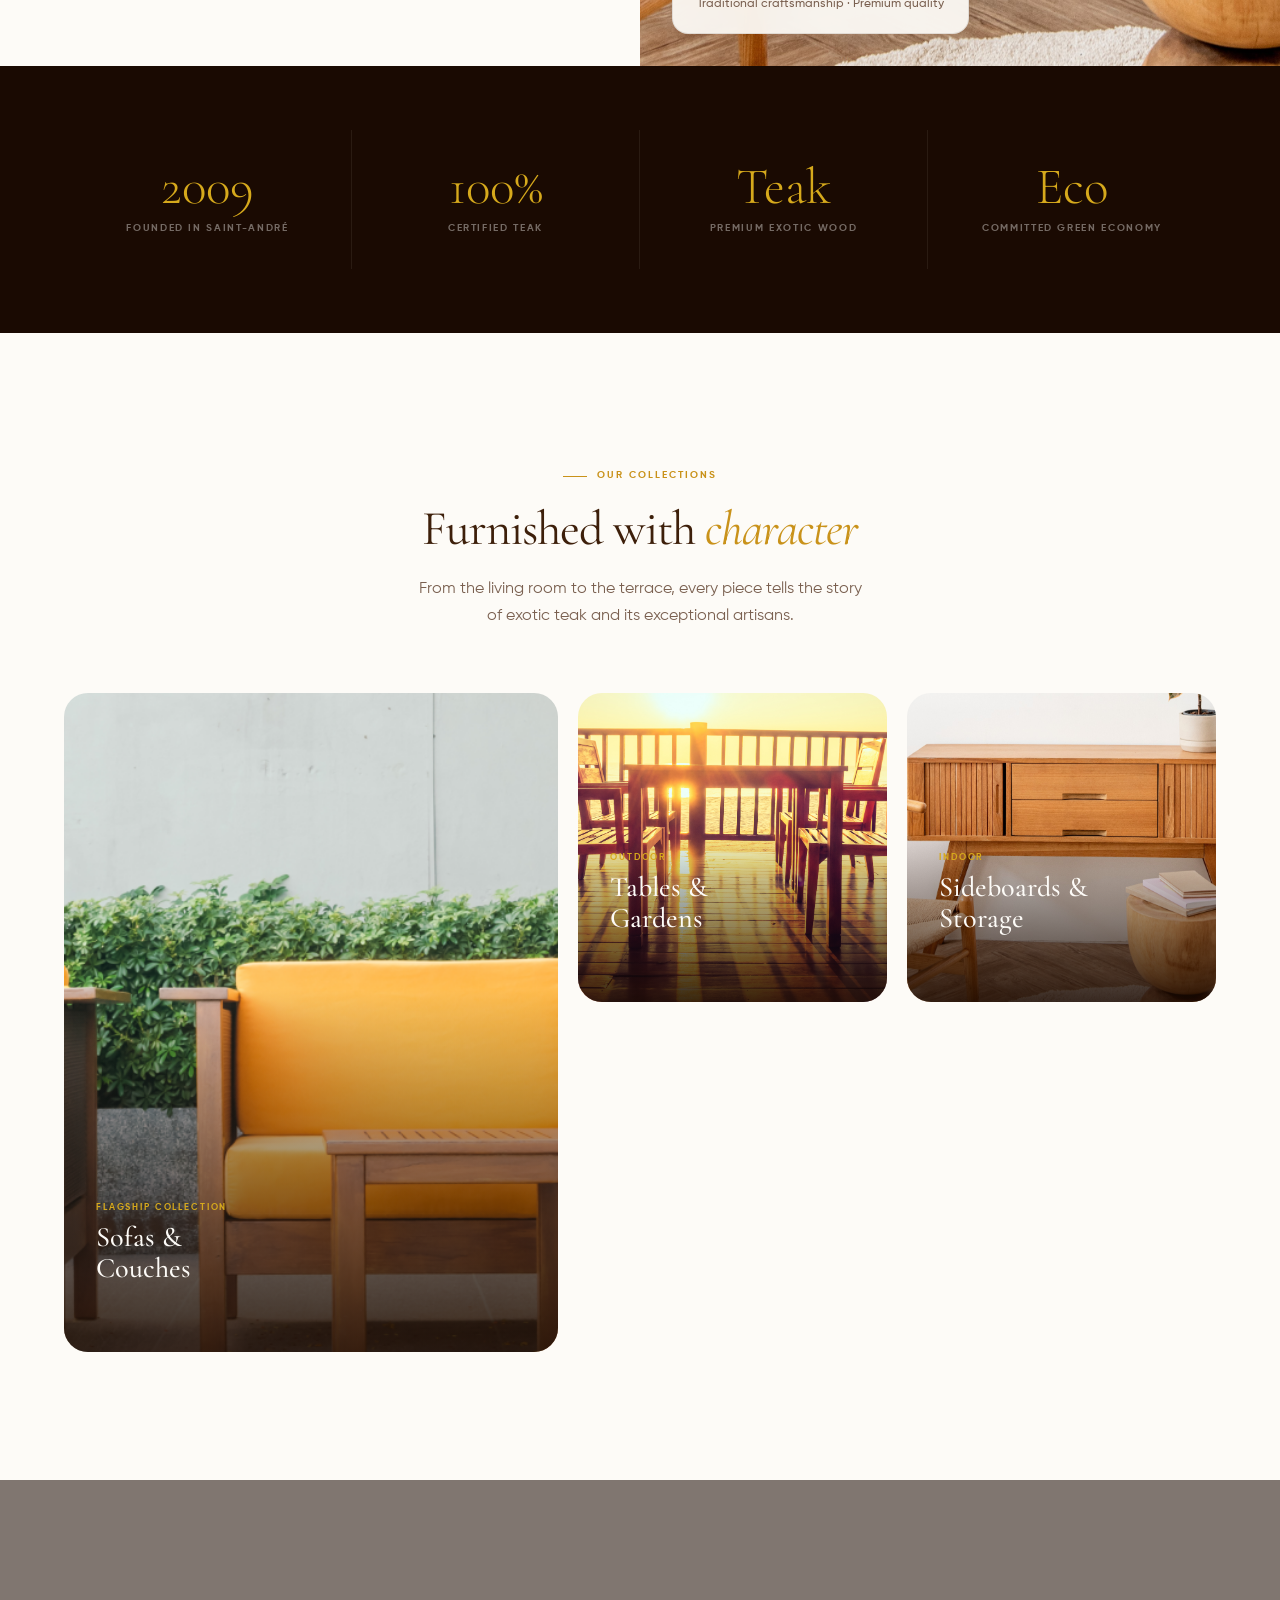
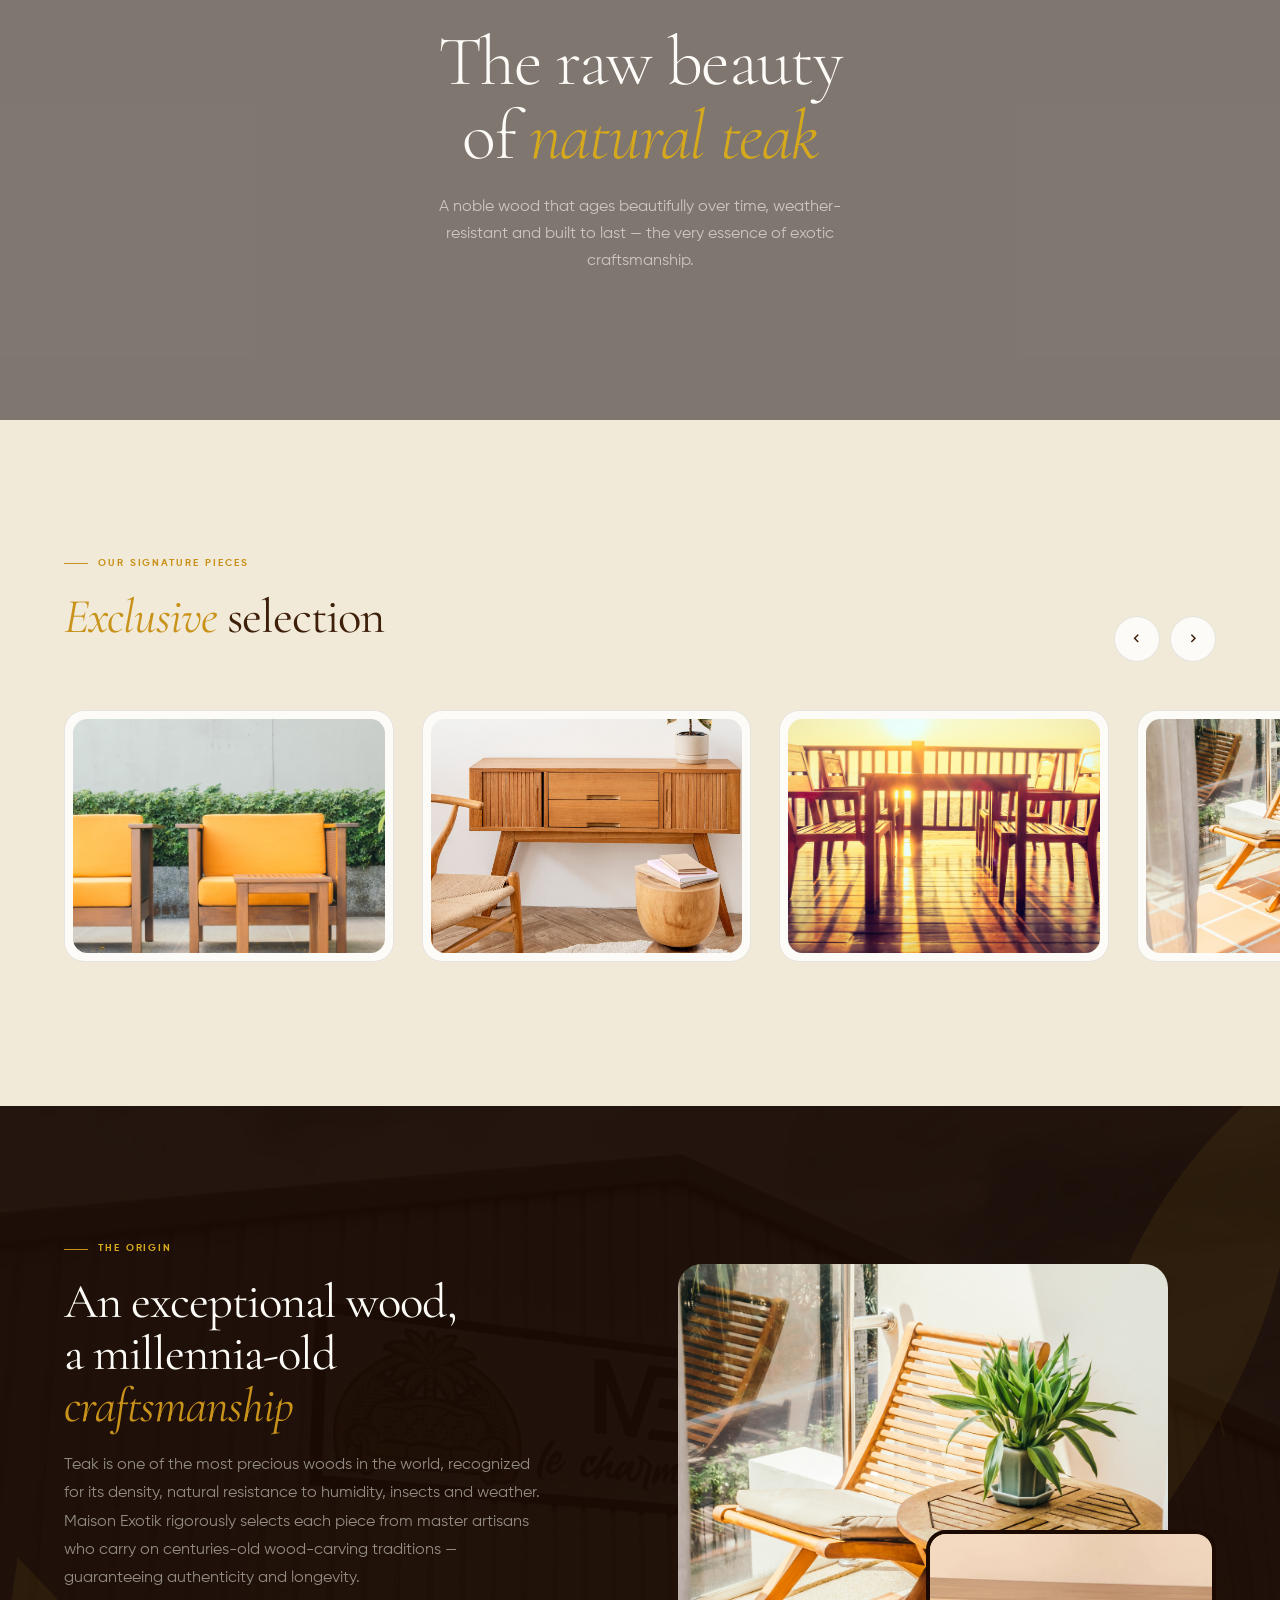
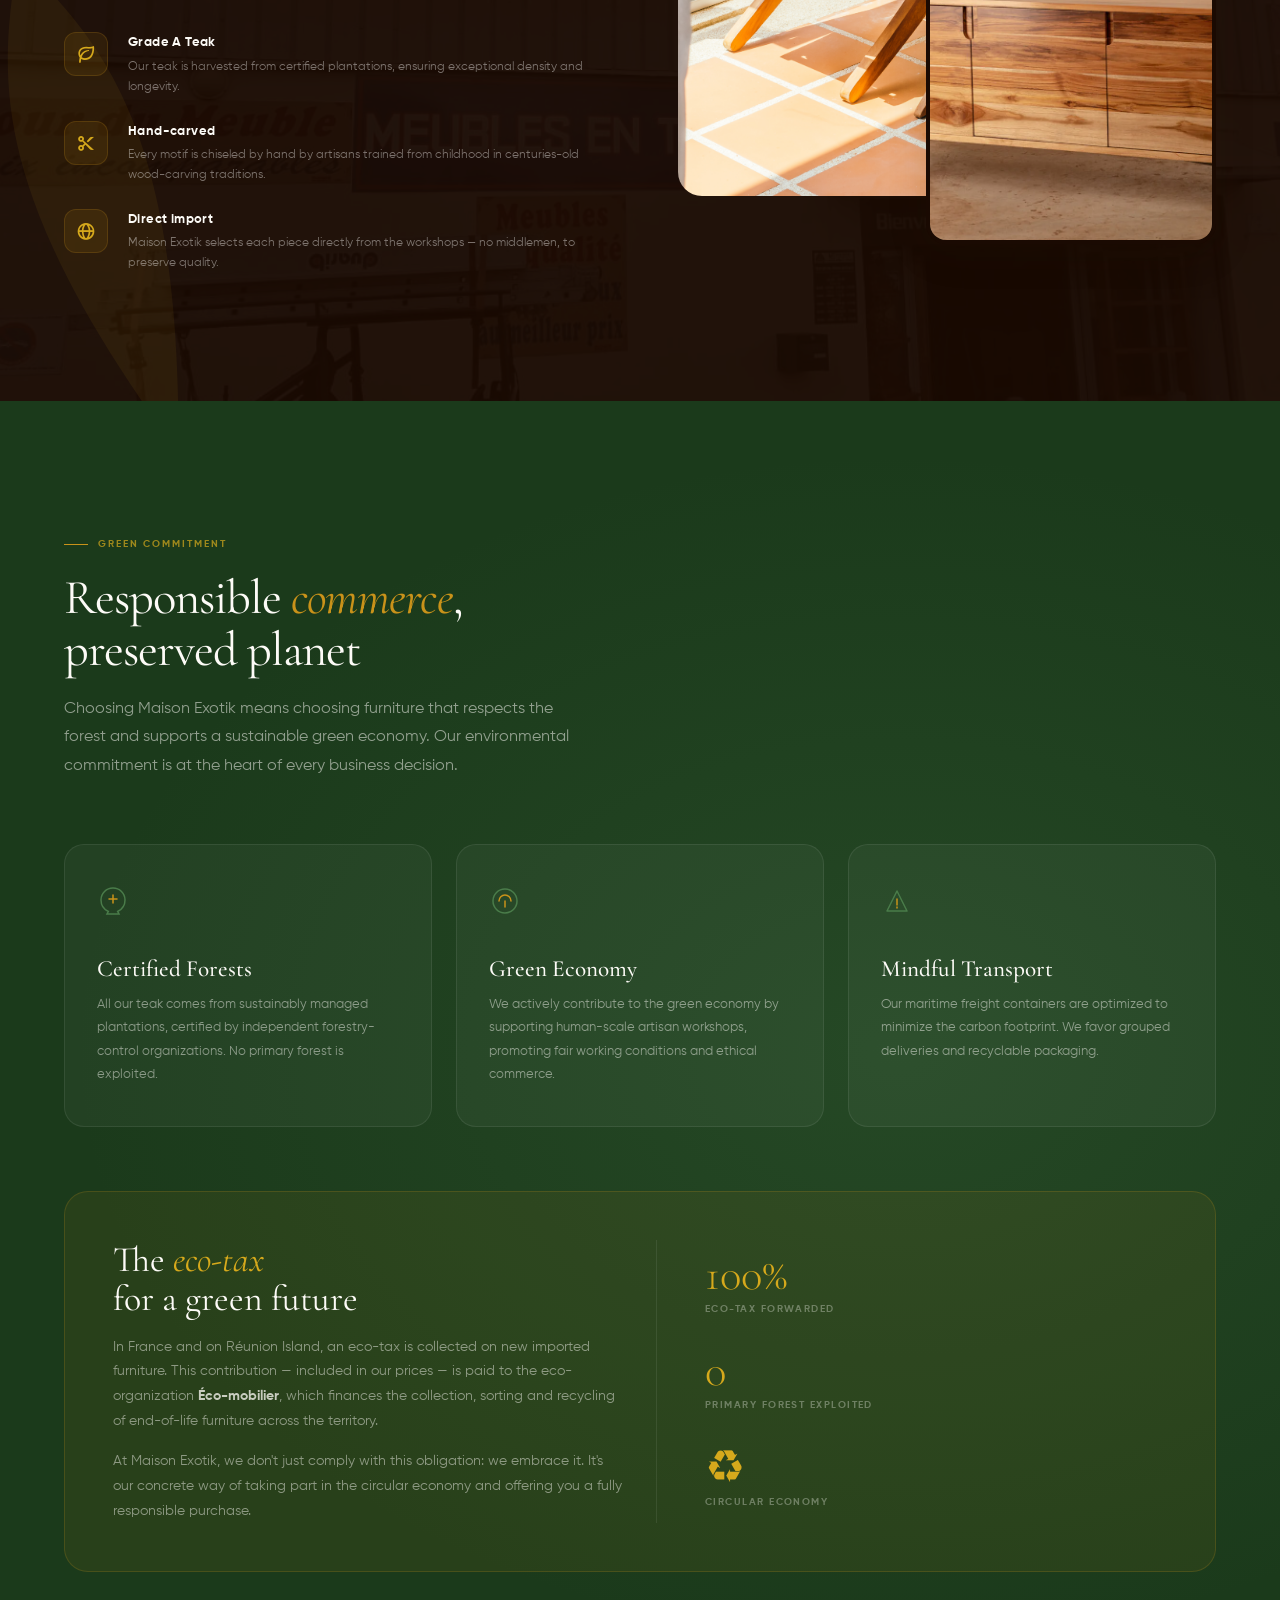
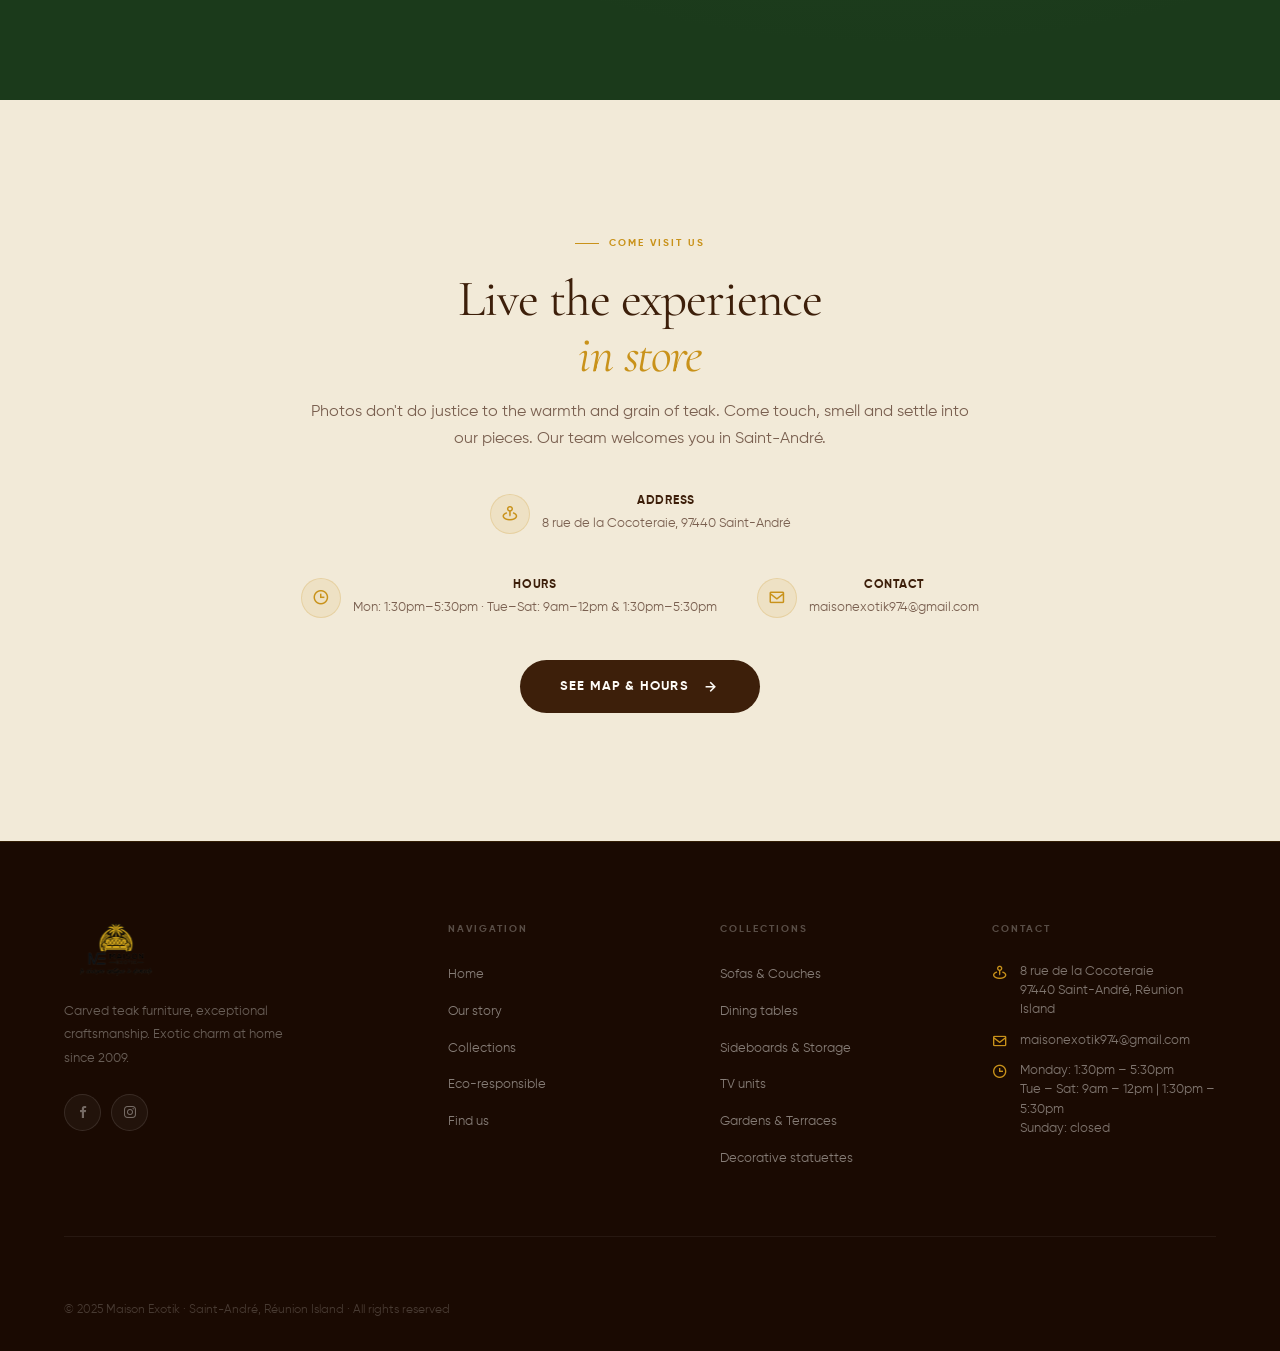
==== commit 68f4a7cb: "Ajouter le support bilingue EN/FR sur la page d'accueil - Système i18n vanilla JS dans assets/js/i18" ====
--- a/index.html
+++ b/index.html
@@ -1,11 +1,11 @@
 <!doctype html>
-<html lang="fr">
+<html lang="en">
 <head>
   <meta charset="utf-8">
   <meta name="viewport" content="width=device-width, initial-scale=1">
-  <meta name="description" content="Maison Exotik — Meubles en teck sculpté, style exotique, éco-responsable. Saint-André, La Réunion.">
-  <meta name="keywords" content="meubles teck, meuble exotique, salon teck, table teck, saint-andré réunion, éco-responsable">
-  <title>Maison Exotik | Meubles en Teck Sculpté — Saint-André, La Réunion</title>
+  <meta name="description" content="Maison Exotik — Hand-carved teak furniture, exotic style, eco-responsible. Saint-André, Réunion Island.">
+  <meta name="keywords" content="meubles teck, meuble exotique, salon teck, table teck, saint-andré réunion, éco-responsable, teak furniture, exotic furniture, reunion island">
+  <title>Maison Exotik | Carved Teak Furniture — Saint-André, Réunion Island</title>
 
   <!-- Preconnect -->
   <link rel="preconnect" href="https://fonts.googleapis.com">
@@ -28,30 +28,33 @@
       <a href="index.html">
         <img src="./assets/images/logo.png" alt="Maison Exotik">
       </a>
-      <div class="nav-tagline">Le charme exotique<br>à domicile</div>
+      <div class="nav-tagline" data-i18n="nav.tagline">Exotic charm<br>at home</div>
     </div>
     <ul class="nav-links">
-      <li><a href="index.html" class="active">Accueil</a></li>
-      <li><a href="about-us.html">Notre histoire</a></li>
-      <li><a href="#collections">Collections</a></li>
-      <li><a href="#eco">Éco-responsable</a></li>
-      <li><a href="#contact">Contact</a></li>
+      <li><a href="index.html" class="active" data-i18n="nav.home">Home</a></li>
+      <li><a href="about-us.html" data-i18n="nav.about">Our story</a></li>
+      <li><a href="#collections" data-i18n="nav.collections">Collections</a></li>
+      <li><a href="#eco" data-i18n="nav.eco">Eco-responsible</a></li>
+      <li><a href="#contact" data-i18n="nav.contact">Contact</a></li>
     </ul>
-    <a href="#contact" class="nav-links nav-cta">
-      <i class='bx bx-map-pin'></i> Nous trouver
+    <a href="#contact" class="nav-links nav-cta" data-i18n="nav.findUs">
+      <i class='bx bx-map-pin'></i> Find us
     </a>
-    <button class="nav-toggle" id="navToggle" aria-label="Menu">
+    <button class="lang-switch" id="langSwitch" aria-label="Switch language" data-i18n-attr="aria-label:langSwitch.label">
+      <span class="lang-en">EN</span><span class="lang-sep">|</span><span class="lang-fr lang-inactive">FR</span>
+    </button>
+    <button class="nav-toggle" id="navToggle" aria-label="Menu" data-i18n-attr="aria-label:nav.menuLabel">
       <span></span><span></span><span></span>
     </button>
   </nav>
 
   <!-- Mobile overlay -->
   <div class="mobile-overlay" id="mobileOverlay">
-    <a href="index.html">Accueil</a>
-    <a href="about-us.html">Notre histoire</a>
-    <a href="#collections">Collections</a>
-    <a href="#eco">Éco-responsable</a>
-    <a href="#contact">Nous trouver</a>
+    <a href="index.html" data-i18n="mobile.home">Home</a>
+    <a href="about-us.html" data-i18n="mobile.about">Our story</a>
+    <a href="#collections" data-i18n="mobile.collections">Collections</a>
+    <a href="#eco" data-i18n="mobile.eco">Eco-responsible</a>
+    <a href="#contact" data-i18n="mobile.contact">Find us</a>
   </div>
 
   <!-- ═══════════════════════════════════════════════════
@@ -64,30 +67,30 @@
       <div class="hero-left-content">
         <div class="hero-eyebrow">
           <span class="hero-eyebrow-dot"></span>
-          Teck Exotique · Sculpté à la Main · Depuis 2009
-        </div>
-        <h1 class="hero-title">
-          Le Charme<br><em>Exotique</em><br>à domicile
+          <span data-i18n="hero.eyebrow">Exotic Teak · Hand-Carved · Since 2009</span>
+        </div>
+        <h1 class="hero-title" data-i18n="hero.title">
+          Exotic<br><em>Charm</em><br>at home
         </h1>
-        <p class="hero-sub">
-          Des pièces sculptées à la main par des maîtres artisans,
-          sélectionnées pour leur authenticité, leur durabilité et leur âme.
+        <p class="hero-sub" data-i18n="hero.sub">
+          Pieces hand-carved by master artisans,
+          selected for their authenticity, durability and soul.
         </p>
         <div class="hero-actions">
           <a href="#collections" class="btn-gold">
-            Découvrir nos collections
+            <span data-i18n="hero.btnDiscover">Discover our collections</span>
             <span class="btn-arrow">
               <i class='bx bx-right-arrow-alt'></i>
             </span>
           </a>
-          <a href="about-us.html" class="btn-ghost">
-            Notre histoire
+          <a href="about-us.html" class="btn-ghost" data-i18n="hero.btnStory">
+            Our story
           </a>
         </div>
       </div>
       <div class="hero-scroll-hint">
         <div class="scroll-line"></div>
-        <span class="scroll-text">Défiler</span>
+        <span class="scroll-text" data-i18n="hero.scroll">Scroll</span>
       </div>
     </div>
 
@@ -115,15 +118,15 @@
       </div>
       <!-- Nav buttons -->
       <div class="hero-nav-wrap">
-        <button class="hero-nav-btn" id="heroPrev" aria-label="Précédent">
+        <button class="hero-nav-btn" id="heroPrev" aria-label="Previous" data-i18n-attr="aria-label:hero.prevLabel">
           <i class='bx bx-chevron-left'></i>
         </button>
-        <button class="hero-nav-btn" id="heroNext" aria-label="Suivant">
+        <button class="hero-nav-btn" id="heroNext" aria-label="Next" data-i18n-attr="aria-label:hero.nextLabel">
           <i class='bx bx-chevron-right'></i>
         </button>
       </div>
       <!-- Badge -->
-      <div class="hero-badge">Éco-certifié</div>
+      <div class="hero-badge" data-i18n="hero.badge">Eco-certified</div>
     </div>
   </section>
 
@@ -133,20 +136,20 @@
   <div class="marquee-bar">
     <div class="marquee-track">
       <!-- duplicated for infinite loop -->
-      <span class="marquee-item">Teck Exotique Certifié</span>
-      <span class="marquee-item">Artisanat d'Exception</span>
-      <span class="marquee-item">Éco-Responsable</span>
-      <span class="marquee-item">Saint-André · La Réunion</span>
-      <span class="marquee-item">Depuis 2009</span>
-      <span class="marquee-item">Sculpté à la Main</span>
-      <span class="marquee-item">Green Economy</span>
-      <span class="marquee-item">Teck Exotique Certifié</span>
-      <span class="marquee-item">Artisanat d'Exception</span>
-      <span class="marquee-item">Éco-Responsable</span>
-      <span class="marquee-item">Saint-André · La Réunion</span>
-      <span class="marquee-item">Depuis 2009</span>
-      <span class="marquee-item">Sculpté à la Main</span>
-      <span class="marquee-item">Green Economy</span>
+      <span class="marquee-item" data-i18n="marquee.1">Certified Exotic Teak</span>
+      <span class="marquee-item" data-i18n="marquee.2">Exceptional Craftsmanship</span>
+      <span class="marquee-item" data-i18n="marquee.3">Eco-Responsible</span>
+      <span class="marquee-item" data-i18n="marquee.4">Saint-André · Réunion Island</span>
+      <span class="marquee-item" data-i18n="marquee.5">Since 2009</span>
+      <span class="marquee-item" data-i18n="marquee.6">Hand-Carved</span>
+      <span class="marquee-item" data-i18n="marquee.7">Green Economy</span>
+      <span class="marquee-item" data-i18n="marquee.1">Certified Exotic Teak</span>
+      <span class="marquee-item" data-i18n="marquee.2">Exceptional Craftsmanship</span>
+      <span class="marquee-item" data-i18n="marquee.3">Eco-Responsible</span>
+      <span class="marquee-item" data-i18n="marquee.4">Saint-André · Réunion Island</span>
+      <span class="marquee-item" data-i18n="marquee.5">Since 2009</span>
+      <span class="marquee-item" data-i18n="marquee.6">Hand-Carved</span>
+      <span class="marquee-item" data-i18n="marquee.7">Green Economy</span>
     </div>
   </div>
 
@@ -155,26 +158,25 @@
   ════════════════════════════════════════════════════ -->
   <section class="about-teaser">
     <div class="about-left">
-      <span class="s-label reveal">Notre univers</span>
-      <h2 class="s-title reveal reveal-d1">
-        Le charme exotique<br>entre <em>chez vous</em>
+      <span class="s-label reveal" data-i18n="about.label">Our world</span>
+      <h2 class="s-title reveal reveal-d1" data-i18n="about.title">
+        Exotic charm<br>walks <em>into your home</em>
       </h2>
-      <p class="s-body reveal reveal-d2">
-        Bienvenue chez Maison Exotik, votre destination privilégiée pour découvrir
-        une sélection unique de meubles en teck sculpté au cœur de Saint-André
-        depuis 2009. Chaque pièce est soigneusement sélectionnée auprès de maîtres
-        artisans — garants de traditions millénaires et d'une excellence inégalée
-        dans le travail du bois.
+      <p class="s-body reveal reveal-d2" data-i18n="about.body">
+        Welcome to Maison Exotik, your premier destination to discover
+        a unique selection of carved teak furniture in the heart of Saint-André
+        since 2009. Each piece is carefully chosen from master artisans —
+        guardians of millennia-old traditions and unmatched excellence in woodworking.
       </p>
       <a href="about-us.html" class="btn-teak reveal reveal-d3" style="align-self:flex-start">
-        En savoir plus <i class='bx bx-right-arrow-alt' style="font-size:1.1rem"></i>
+        <span data-i18n="about.btn">Learn more</span> <i class='bx bx-right-arrow-alt' style="font-size:1.1rem"></i>
       </a>
     </div>
     <div class="about-right">
-      <img src="./assets/images/rubber-plant-wooden-sideboard-table.jpg" alt="Buffet en teck sculpté">
+      <img src="./assets/images/rubber-plant-wooden-sideboard-table.jpg" alt="Carved teak sideboard">
       <div class="about-floating-card">
-        <h4>Bois Exotique Certifié</h4>
-        <p>Artisanat traditionnel · Qualité supérieure</p>
+        <h4 data-i18n="about.cardTitle">Certified Exotic Wood</h4>
+        <p data-i18n="about.cardSub">Traditional craftsmanship · Premium quality</p>
       </div>
     </div>
   </section>
@@ -185,20 +187,20 @@
   <div class="stats-bar">
     <div class="stats-inner">
       <div class="stat reveal">
-        <div class="stat-num">2009</div>
-        <div class="stat-lbl">Fondé à Saint-André</div>
+        <div class="stat-num" data-i18n="stats.foundedNum">2009</div>
+        <div class="stat-lbl" data-i18n="stats.foundedLbl">Founded in Saint-André</div>
       </div>
       <div class="stat reveal reveal-d1">
-        <div class="stat-num">100%</div>
-        <div class="stat-lbl">Teck Certifié</div>
+        <div class="stat-num" data-i18n="stats.teckNum">100%</div>
+        <div class="stat-lbl" data-i18n="stats.teckLbl">Certified Teak</div>
       </div>
       <div class="stat reveal reveal-d2">
-        <div class="stat-num">Teck</div>
-        <div class="stat-lbl">Bois exotique de qualité</div>
+        <div class="stat-num" data-i18n="stats.woodNum">Teak</div>
+        <div class="stat-lbl" data-i18n="stats.woodLbl">Premium exotic wood</div>
       </div>
       <div class="stat reveal reveal-d3">
-        <div class="stat-num">Éco</div>
-        <div class="stat-lbl">Green Economy engagée</div>
+        <div class="stat-num" data-i18n="stats.ecoNum">Eco</div>
+        <div class="stat-lbl" data-i18n="stats.ecoLbl">Committed Green Economy</div>
       </div>
     </div>
   </div>
@@ -208,49 +210,49 @@
   ════════════════════════════════════════════════════ -->
   <section class="collections-section" id="collections">
     <div class="collections-header">
-      <span class="s-label reveal">Nos collections</span>
-      <h2 class="s-title reveal reveal-d1">Meublé avec <em>caractère</em></h2>
-      <p class="reveal reveal-d2" style="font-size:.97rem;line-height:1.75;color:var(--text-muted);max-width:46ch;margin:0 auto">
-        Du salon à la terrasse, chaque pièce raconte l'histoire du teck exotique
-        et de ses artisans d'exception.
+      <span class="s-label reveal" data-i18n="collections.label">Our collections</span>
+      <h2 class="s-title reveal reveal-d1" data-i18n="collections.title">Furnished with <em>character</em></h2>
+      <p class="reveal reveal-d2" style="font-size:.97rem;line-height:1.75;color:var(--text-muted);max-width:46ch;margin:0 auto" data-i18n="collections.intro">
+        From the living room to the terrace, every piece tells the story of exotic teak
+        and its exceptional artisans.
       </p>
     </div>
     <div class="coll-grid">
       <!-- Card 1 (large) -->
       <div class="coll-card reveal">
-        <img src="./assets/images/wooden-sofa-chair.png" alt="Salons en teck">
+        <img src="./assets/images/wooden-sofa-chair.png" alt="Teak sofas">
         <div class="coll-overlay"></div>
         <div class="coll-info">
-          <span class="coll-tag">Collection phare</span>
-          <div class="coll-name">Salons &amp;<br>Canapés</div>
+          <span class="coll-tag" data-i18n="collections.tag1">Flagship collection</span>
+          <div class="coll-name" data-i18n="collections.name1">Sofas &amp;<br>Couches</div>
           <span class="coll-link">
-            Explorer
+            <span data-i18n="collections.explore">Explore</span>
             <span class="coll-link-arrow"><i class='bx bx-right-arrow-alt'></i></span>
           </span>
         </div>
       </div>
       <!-- Card 2 -->
       <div class="coll-card reveal reveal-d1">
-        <img src="./assets/images/cafe-bar-diner-paysage-ete.png" alt="Tables et jardins">
+        <img src="./assets/images/cafe-bar-diner-paysage-ete.png" alt="Tables and gardens">
         <div class="coll-overlay"></div>
         <div class="coll-info">
-          <span class="coll-tag">Extérieur</span>
-          <div class="coll-name">Tables &amp;<br>Jardins</div>
+          <span class="coll-tag" data-i18n="collections.tag2">Outdoor</span>
+          <div class="coll-name" data-i18n="collections.name2">Tables &amp;<br>Gardens</div>
           <span class="coll-link">
-            Explorer
+            <span data-i18n="collections.explore">Explore</span>
             <span class="coll-link-arrow"><i class='bx bx-right-arrow-alt'></i></span>
           </span>
         </div>
       </div>
       <!-- Card 3 -->
       <div class="coll-card reveal reveal-d2">
-        <img src="./assets/images/rubber-plant-wooden-sideboard-table.jpg" alt="Rangements et buffets">
+        <img src="./assets/images/rubber-plant-wooden-sideboard-table.jpg" alt="Sideboards and storage">
         <div class="coll-overlay"></div>
         <div class="coll-info">
-          <span class="coll-tag">Intérieur</span>
-          <div class="coll-name">Buffets &amp;<br>Rangements</div>
+          <span class="coll-tag" data-i18n="collections.tag3">Indoor</span>
+          <div class="coll-name" data-i18n="collections.name3">Sideboards &amp;<br>Storage</div>
           <span class="coll-link">
-            Explorer
+            <span data-i18n="collections.explore">Explore</span>
             <span class="coll-link-arrow"><i class='bx bx-right-arrow-alt'></i></span>
           </span>
         </div>
@@ -266,10 +268,10 @@
       <source src="./assets/images/wood wax for natural and furniture polish.mp4" type="video/mp4">
     </video>
     <div class="video-band-overlay">
-      <h2>La beauté brute<br>du <em>teck naturel</em></h2>
-      <p>
-        Un bois noble qui se bonifie avec le temps, résistant aux intempéries
-        et aux années — l'essence même de l'artisanat exotique.
+      <h2 data-i18n="video.title">The raw beauty<br>of <em>natural teak</em></h2>
+      <p data-i18n="video.body">
+        A noble wood that ages beautifully over time, weather-resistant
+        and built to last — the very essence of exotic craftsmanship.
       </p>
     </div>
   </div>
@@ -280,16 +282,16 @@
   <section class="prod-carousel-section">
     <div class="prod-carousel-head">
       <div>
-        <span class="s-label reveal">Nos pièces maîtresses</span>
-        <h2 class="s-title reveal reveal-d1" style="color:var(--teak)">
-          Sélection <em>exclusive</em>
+        <span class="s-label reveal" data-i18n="prod.label">Our signature pieces</span>
+        <h2 class="s-title reveal reveal-d1" style="color:var(--teak)" data-i18n="prod.title">
+          <em>Exclusive</em> selection
         </h2>
       </div>
       <div class="prod-nav reveal">
-        <button class="prod-nav-btn" id="prodPrev" aria-label="Précédent">
+        <button class="prod-nav-btn" id="prodPrev" aria-label="Previous" data-i18n-attr="aria-label:prod.prevLabel">
           <i class='bx bx-chevron-left'></i>
         </button>
-        <button class="prod-nav-btn" id="prodNext" aria-label="Suivant">
+        <button class="prod-nav-btn" id="prodNext" aria-label="Next" data-i18n-attr="aria-label:prod.nextLabel">
           <i class='bx bx-chevron-right'></i>
         </button>
       </div>
@@ -363,16 +365,16 @@
     <div class="java-grid">
       <!-- Text -->
       <div class="java-text">
-        <span class="s-label reveal">L'origine</span>
-        <h2 class="s-title reveal reveal-d1">
-          Un bois d'exception,<br>un <em>savoir-faire</em><br>millénaire
+        <span class="s-label reveal" data-i18n="java.label">The origin</span>
+        <h2 class="s-title reveal reveal-d1" data-i18n="java.title">
+          An exceptional wood,<br>a millennia-old<br><em>craftsmanship</em>
         </h2>
-        <p class="s-body reveal reveal-d2">
-          Le teck est l'un des bois les plus précieux au monde, reconnu pour sa
-          densité, sa résistance naturelle à l'humidité, aux insectes et aux
-          intempéries. Maison Exotik sélectionne rigoureusement chaque pièce
-          auprès de maîtres artisans qui perpétuent des traditions séculaires
-          de sculpture sur bois — garantissant authenticité et longévité.
+        <p class="s-body reveal reveal-d2" data-i18n="java.body">
+          Teak is one of the most precious woods in the world, recognized for
+          its density, natural resistance to humidity, insects and weather.
+          Maison Exotik rigorously selects each piece from master artisans
+          who carry on centuries-old wood-carving traditions —
+          guaranteeing authenticity and longevity.
         </p>
         <div class="java-features reveal reveal-d3">
           <div class="java-feat">
@@ -380,8 +382,8 @@
               <i class='bx bx-leaf'></i>
             </div>
             <div class="java-feat-txt">
-              <h5>Teck Grade A</h5>
-              <p>Notre teck est récolté sur des plantations certifiées, garantissant une densité et une longévité exceptionnelles.</p>
+              <h5 data-i18n="java.feat1Title">Grade A Teak</h5>
+              <p data-i18n="java.feat1Body">Our teak is harvested from certified plantations, ensuring exceptional density and longevity.</p>
             </div>
           </div>
           <div class="java-feat">
@@ -389,8 +391,8 @@
               <i class='bx bx-cut'></i>
             </div>
             <div class="java-feat-txt">
-              <h5>Sculpture à la main</h5>
-              <p>Chaque motif est taillé au ciseau par des artisans formés depuis l'enfance aux traditions séculaires de la sculpture sur bois.</p>
+              <h5 data-i18n="java.feat2Title">Hand-carved</h5>
+              <p data-i18n="java.feat2Body">Every motif is chiseled by hand by artisans trained from childhood in centuries-old wood-carving traditions.</p>
             </div>
           </div>
           <div class="java-feat">
@@ -398,8 +400,8 @@
               <i class='bx bx-globe'></i>
             </div>
             <div class="java-feat-txt">
-              <h5>Directement importé</h5>
-              <p>Maison Exotik sélectionne chaque pièce en direct auprès des ateliers — sans intermédiaire pour préserver la qualité.</p>
+              <h5 data-i18n="java.feat3Title">Direct import</h5>
+              <p data-i18n="java.feat3Body">Maison Exotik selects each piece directly from the workshops — no middlemen, to preserve quality.</p>
             </div>
           </div>
         </div>
@@ -407,10 +409,10 @@
       <!-- Images -->
       <div class="java-imgs reveal">
         <div class="java-img-main">
-          <img src="./assets/images/vue-decoration-preside-maison-terrasse.png" alt="Artisanat exotique">
+          <img src="./assets/images/vue-decoration-preside-maison-terrasse.png" alt="Exotic craftsmanship">
         </div>
         <div class="java-img-inset">
-          <img src="./assets/images/image 2.png" alt="Sculpture teck exotique">
+          <img src="./assets/images/image 2.png" alt="Exotic teak carving">
         </div>
       </div>
     </div>
@@ -422,14 +424,14 @@
   <section class="eco-section" id="eco">
     <div class="eco-inner">
       <div class="eco-header">
-        <span class="s-label reveal">Engagement vert</span>
-        <h2 class="s-title reveal reveal-d1">
-          Commerce <em>responsable</em>,<br>planète préservée
+        <span class="s-label reveal" data-i18n="eco.label">Green commitment</span>
+        <h2 class="s-title reveal reveal-d1" data-i18n="eco.title">
+          Responsible <em>commerce</em>,<br>preserved planet
         </h2>
-        <p class="s-body reveal reveal-d2">
-          Choisir Maison Exotik, c'est choisir un mobilier qui respecte la forêt
-          et soutient une économie verte durable. Notre engagement écologique
-          est au cœur de chaque décision commerciale.
+        <p class="s-body reveal reveal-d2" data-i18n="eco.body">
+          Choosing Maison Exotik means choosing furniture that respects the forest
+          and supports a sustainable green economy. Our environmental commitment
+          is at the heart of every business decision.
         </p>
       </div>
 
@@ -442,8 +444,8 @@
               <path d="M16 10v8M12 14h8" stroke="#C9921A" stroke-width="1.5" stroke-linecap="round"/>
             </svg>
           </span>
-          <h4>Forêts Certifiées</h4>
-          <p>Tout notre teck provient de plantations gérées durablement, certifiées par des organismes indépendants de contrôle forestier. Aucune forêt primaire n'est exploitée.</p>
+          <h4 data-i18n="eco.pillar1Title">Certified Forests</h4>
+          <p data-i18n="eco.pillar1Body">All our teak comes from sustainably managed plantations, certified by independent forestry-control organizations. No primary forest is exploited.</p>
         </div>
         <div class="eco-pillar reveal reveal-d1">
           <span class="eco-icon">
@@ -453,8 +455,8 @@
               <path d="M16 22v-6" stroke="#C9921A" stroke-width="1.5" stroke-linecap="round"/>
             </svg>
           </span>
-          <h4>Green Economy</h4>
-          <p>Nous contribuons activement à l'économie verte en soutenant des ateliers artisanaux à taille humaine, favorisant des conditions de travail équitables et un commerce éthique.</p>
+          <h4 data-i18n="eco.pillar2Title">Green Economy</h4>
+          <p data-i18n="eco.pillar2Body">We actively contribute to the green economy by supporting human-scale artisan workshops, promoting fair working conditions and ethical commerce.</p>
         </div>
         <div class="eco-pillar reveal reveal-d2">
           <span class="eco-icon">
@@ -463,40 +465,40 @@
               <path d="M16 14v6M16 22v1" stroke="#C9921A" stroke-width="1.5" stroke-linecap="round"/>
             </svg>
           </span>
-          <h4>Transport Raisonné</h4>
-          <p>Nos containers de fret maritime sont optimisés pour minimiser l'empreinte carbone. Nous privilégions les livraisons groupées et les emballages recyclables.</p>
+          <h4 data-i18n="eco.pillar3Title">Mindful Transport</h4>
+          <p data-i18n="eco.pillar3Body">Our maritime freight containers are optimized to minimize the carbon footprint. We favor grouped deliveries and recyclable packaging.</p>
         </div>
       </div>
 
       <!-- Eco-tax info box -->
       <div class="eco-tax-box reveal">
         <div class="eco-tax-text">
-          <h3>L'<em>éco-taxe</em><br>pour un futur vert</h3>
-          <p>
-            En France et à La Réunion, une éco-taxe est perçue sur les meubles neufs
-            importés. Cette contribution — intégrée dans nos prix — est reversée à
-            l'éco-organisme <strong style="color:rgba(253,251,247,.75)">Éco-mobilier</strong>,
-            qui finance la collecte, le tri et le recyclage des meubles en fin de vie
-            sur tout le territoire.
+          <h3 data-i18n="ecoTax.title">The <em>eco-tax</em><br>for a green future</h3>
+          <p data-i18n="ecoTax.body1">
+            In France and on Réunion Island, an eco-tax is collected on new imported furniture.
+            This contribution — included in our prices — is paid to the eco-organization
+            <strong style="color:rgba(253,251,247,.75)">Éco-mobilier</strong>,
+            which finances the collection, sorting and recycling of end-of-life furniture
+            across the territory.
           </p>
-          <p style="margin-top:1rem;">
-            Chez Maison Exotik, nous ne nous contentons pas de respecter cette obligation :
-            nous la valorisons. C'est notre façon concrète de participer à l'économie
-            circulaire et de vous offrir un achat pleinement responsable.
+          <p style="margin-top:1rem;" data-i18n="ecoTax.body2">
+            At Maison Exotik, we don't just comply with this obligation: we embrace it.
+            It's our concrete way of taking part in the circular economy and offering
+            you a fully responsible purchase.
           </p>
         </div>
         <div class="eco-tax-stats">
           <div>
             <div class="eco-stat-num">100%</div>
-            <div class="eco-stat-lbl">Éco-taxe reversée</div>
+            <div class="eco-stat-lbl" data-i18n="ecoTax.stat1Lbl">Eco-tax forwarded</div>
           </div>
           <div>
             <div class="eco-stat-num">0</div>
-            <div class="eco-stat-lbl">Forêt primaire exploitée</div>
+            <div class="eco-stat-lbl" data-i18n="ecoTax.stat2Lbl">Primary forest exploited</div>
           </div>
           <div>
-            <div class="eco-stat-num">♻</div>
-            <div class="eco-stat-lbl">Économie circulaire</div>
+            <div class="eco-stat-num">&#9851;</div>
+            <div class="eco-stat-lbl" data-i18n="ecoTax.stat3Lbl">Circular economy</div>
           </div>
         </div>
       </div>
@@ -508,40 +510,40 @@
   ════════════════════════════════════════════════════ -->
   <section class="cta-band" id="contact">
     <div class="cta-inner">
-      <span class="s-label reveal">Venez nous voir</span>
-      <h2 class="reveal reveal-d1">
-        Vivez l'expérience<br><em>en magasin</em>
+      <span class="s-label reveal" data-i18n="cta.label">Come visit us</span>
+      <h2 class="reveal reveal-d1" data-i18n="cta.title">
+        Live the experience<br><em>in store</em>
       </h2>
-      <p class="reveal reveal-d2">
-        Les photos ne rendent pas justice à la chaleur et au grain du teck.
-        Venez toucher, sentir et vous installer dans nos pièces.
-        Notre équipe vous accueille à Saint-André.
+      <p class="reveal reveal-d2" data-i18n="cta.body">
+        Photos don't do justice to the warmth and grain of teak.
+        Come touch, smell and settle into our pieces.
+        Our team welcomes you in Saint-André.
       </p>
       <div class="cta-info-row">
         <div class="cta-info-item reveal">
           <div class="cta-info-ico"><i class='bx bx-map-pin'></i></div>
           <div class="cta-info-txt">
-            <strong>Adresse</strong>
-            <span>8 rue de la Cocoteraie, 97440 Saint-André</span>
+            <strong data-i18n="cta.addressLbl">Address</strong>
+            <span data-i18n="cta.addressVal">8 rue de la Cocoteraie, 97440 Saint-André</span>
           </div>
         </div>
         <div class="cta-info-item reveal reveal-d1">
           <div class="cta-info-ico"><i class='bx bx-time'></i></div>
           <div class="cta-info-txt">
-            <strong>Horaires</strong>
-            <span>Lun : 13h30–17h30 · Mar–Sam : 9h–12h &amp; 13h30–17h30</span>
+            <strong data-i18n="cta.hoursLbl">Hours</strong>
+            <span data-i18n="cta.hoursVal">Mon: 1:30pm–5:30pm · Tue–Sat: 9am–12pm &amp; 1:30pm–5:30pm</span>
           </div>
         </div>
         <div class="cta-info-item reveal reveal-d2">
           <div class="cta-info-ico"><i class='bx bx-envelope'></i></div>
           <div class="cta-info-txt">
-            <strong>Contact</strong>
-            <span>maisonexotik974@gmail.com</span>
+            <strong data-i18n="cta.contactLbl">Contact</strong>
+            <span data-i18n="cta.contactVal">maisonexotik974@gmail.com</span>
           </div>
         </div>
       </div>
       <a href="about-us.html" class="btn-teak reveal reveal-d3">
-        Voir le plan &amp; horaires <i class='bx bx-right-arrow-alt' style="font-size:1.15rem"></i>
+        <span data-i18n="cta.btn">See map &amp; hours</span> <i class='bx bx-right-arrow-alt' style="font-size:1.15rem"></i>
       </a>
     </div>
   </section>
@@ -554,7 +556,7 @@
       <!-- Brand -->
       <div class="footer-brand">
         <img class="footer-brand-img" src="./assets/images/footer_logo.svg" alt="Maison Exotik">
-        <p>Meubles en teck sculpté, artisanat d'exception. Le charme exotique à domicile depuis 2009.</p>
+        <p data-i18n="footer.tagline">Carved teak furniture, exceptional craftsmanship. Exotic charm at home since 2009.</p>
         <div class="footer-socials">
           <a href="https://www.facebook.com/maisonexotik" class="f-social" aria-label="Facebook">
             <i class='bx bxl-facebook'></i>
@@ -567,55 +569,56 @@
 
       <!-- Navigation -->
       <div class="footer-col">
-        <h5>Navigation</h5>
+        <h5 data-i18n="footer.navTitle">Navigation</h5>
         <ul>
-          <li><a href="index.html">Accueil</a></li>
-          <li><a href="about-us.html">Notre histoire</a></li>
-          <li><a href="#collections">Collections</a></li>
-          <li><a href="#eco">Éco-responsable</a></li>
-          <li><a href="#contact">Nous trouver</a></li>
+          <li><a href="index.html" data-i18n="footer.navHome">Home</a></li>
+          <li><a href="about-us.html" data-i18n="footer.navAbout">Our story</a></li>
+          <li><a href="#collections" data-i18n="footer.navCollections">Collections</a></li>
+          <li><a href="#eco" data-i18n="footer.navEco">Eco-responsible</a></li>
+          <li><a href="#contact" data-i18n="footer.navContact">Find us</a></li>
         </ul>
       </div>
 
       <!-- Collections -->
       <div class="footer-col">
-        <h5>Collections</h5>
+        <h5 data-i18n="footer.collectionsTitle">Collections</h5>
         <ul>
-          <li><a href="#collections">Salons &amp; Canapés</a></li>
-          <li><a href="#collections">Tables de salle à manger</a></li>
-          <li><a href="#collections">Buffets &amp; Rangements</a></li>
-          <li><a href="#collections">Meubles TV</a></li>
-          <li><a href="#collections">Jardins &amp; Terrasses</a></li>
-          <li><a href="#collections">Statuettes déco</a></li>
+          <li><a href="#collections" data-i18n="footer.coll1">Sofas &amp; Couches</a></li>
+          <li><a href="#collections" data-i18n="footer.coll2">Dining tables</a></li>
+          <li><a href="#collections" data-i18n="footer.coll3">Sideboards &amp; Storage</a></li>
+          <li><a href="#collections" data-i18n="footer.coll4">TV units</a></li>
+          <li><a href="#collections" data-i18n="footer.coll5">Gardens &amp; Terraces</a></li>
+          <li><a href="#collections" data-i18n="footer.coll6">Decorative statuettes</a></li>
         </ul>
       </div>
 
       <!-- Contact -->
       <div class="footer-col">
-        <h5>Contact</h5>
+        <h5 data-i18n="footer.contactTitle">Contact</h5>
         <div class="f-contact-row">
           <i class='bx bx-map-pin'></i>
-          <span>8 rue de la Cocoteraie<br>97440 Saint-André, La Réunion</span>
+          <span data-i18n="footer.address">8 rue de la Cocoteraie<br>97440 Saint-André, Réunion Island</span>
         </div>
         <div class="f-contact-row">
           <i class='bx bx-envelope'></i>
-          <span>maisonexotik974@gmail.com</span>
+          <span data-i18n="footer.email">maisonexotik974@gmail.com</span>
         </div>
         <div class="f-contact-row">
           <i class='bx bx-time'></i>
-          <span>Lundi : 13h30 – 17h30<br>Mar – Sam : 9h – 12h | 13h30 – 17h30<br>Dimanche : fermé</span>
+          <span data-i18n="footer.hours">Monday: 1:30pm – 5:30pm<br>Tue – Sat: 9am – 12pm | 1:30pm – 5:30pm<br>Sunday: closed</span>
         </div>
       </div>
     </div>
 
     <div class="footer-bottom">
-      <p>&copy; 2025 Maison Exotik · Saint-André, La Réunion · Tous droits réservés</p>
+      <p data-i18n="footer.copyright">&copy; 2025 Maison Exotik · Saint-André, Réunion Island · All rights reserved</p>
     </div>
   </footer>
 
   <!-- ═══════════════════════════════════════════════════
        SCRIPTS
   ════════════════════════════════════════════════════ -->
+  <script src="./assets/js/i18n.js"></script>
   <script src="https://cdn.jsdelivr.net/npm/swiper@11/swiper-bundle.min.js"></script>
   <script>
     /* ── Navbar scroll ── */
--- a/assets/css/style.css
+++ b/assets/css/style.css
@@ -116,6 +116,24 @@
 .nav-cta:hover{background:var(--gold)!important;color:var(--espresso)!important;transform:translateY(-1px);}
 .nav-cta::after{display:none!important;}
 
+/* Language switcher */
+.lang-switch{
+  display:inline-flex;align-items:center;gap:.15rem;
+  background:transparent;border:1px solid var(--border);
+  color:var(--text);cursor:pointer;
+  padding:.45rem .8rem;border-radius:9999px;
+  font-family:inherit;
+  font-size:.7rem;font-weight:700;letter-spacing:.1em;
+  text-transform:uppercase;
+  margin-left:.5rem;
+  transition:all .3s var(--ease);
+  line-height:1;
+}
+.lang-switch:hover{border-color:var(--gold);color:var(--gold);}
+.lang-switch .lang-sep{opacity:.35;margin:0 .25rem;}
+.lang-switch .lang-inactive{opacity:.4;transition:opacity .3s ease;}
+.lang-switch:hover .lang-inactive{opacity:.7;}
+
 /* Mobile toggle */
 .nav-toggle{
   display:none;flex-direction:column;gap:5px;
@@ -750,6 +768,7 @@
 @media(max-width:768px){
   .nav-links,.nav-cta{display:none;}
   .nav-toggle{display:flex;}
+  .lang-switch{padding:.4rem .65rem;font-size:.65rem;margin-left:auto;margin-right:.5rem;}
   .site-nav{top:1rem;width:calc(100% - 2rem);}
   .hero{grid-template-rows:65dvh 35dvh;}
   .coll-grid{grid-template-columns:1fr;}
